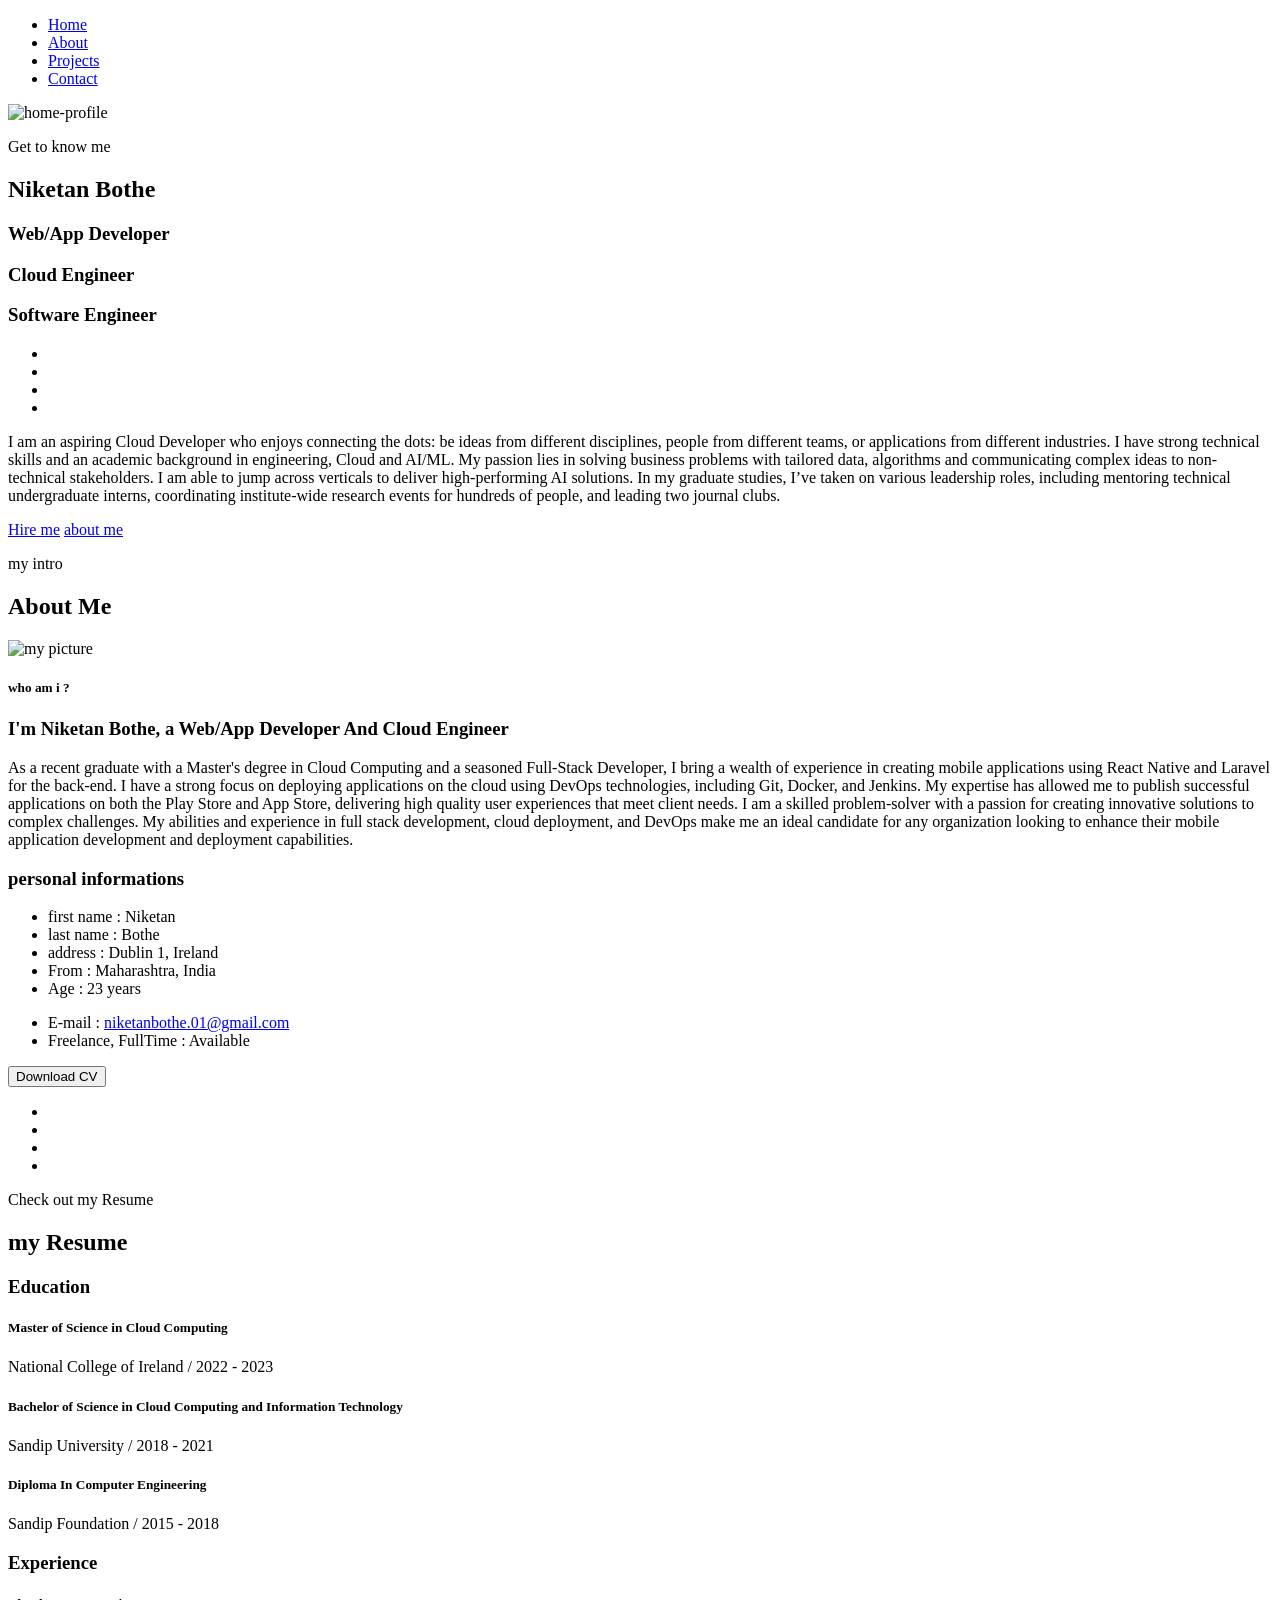
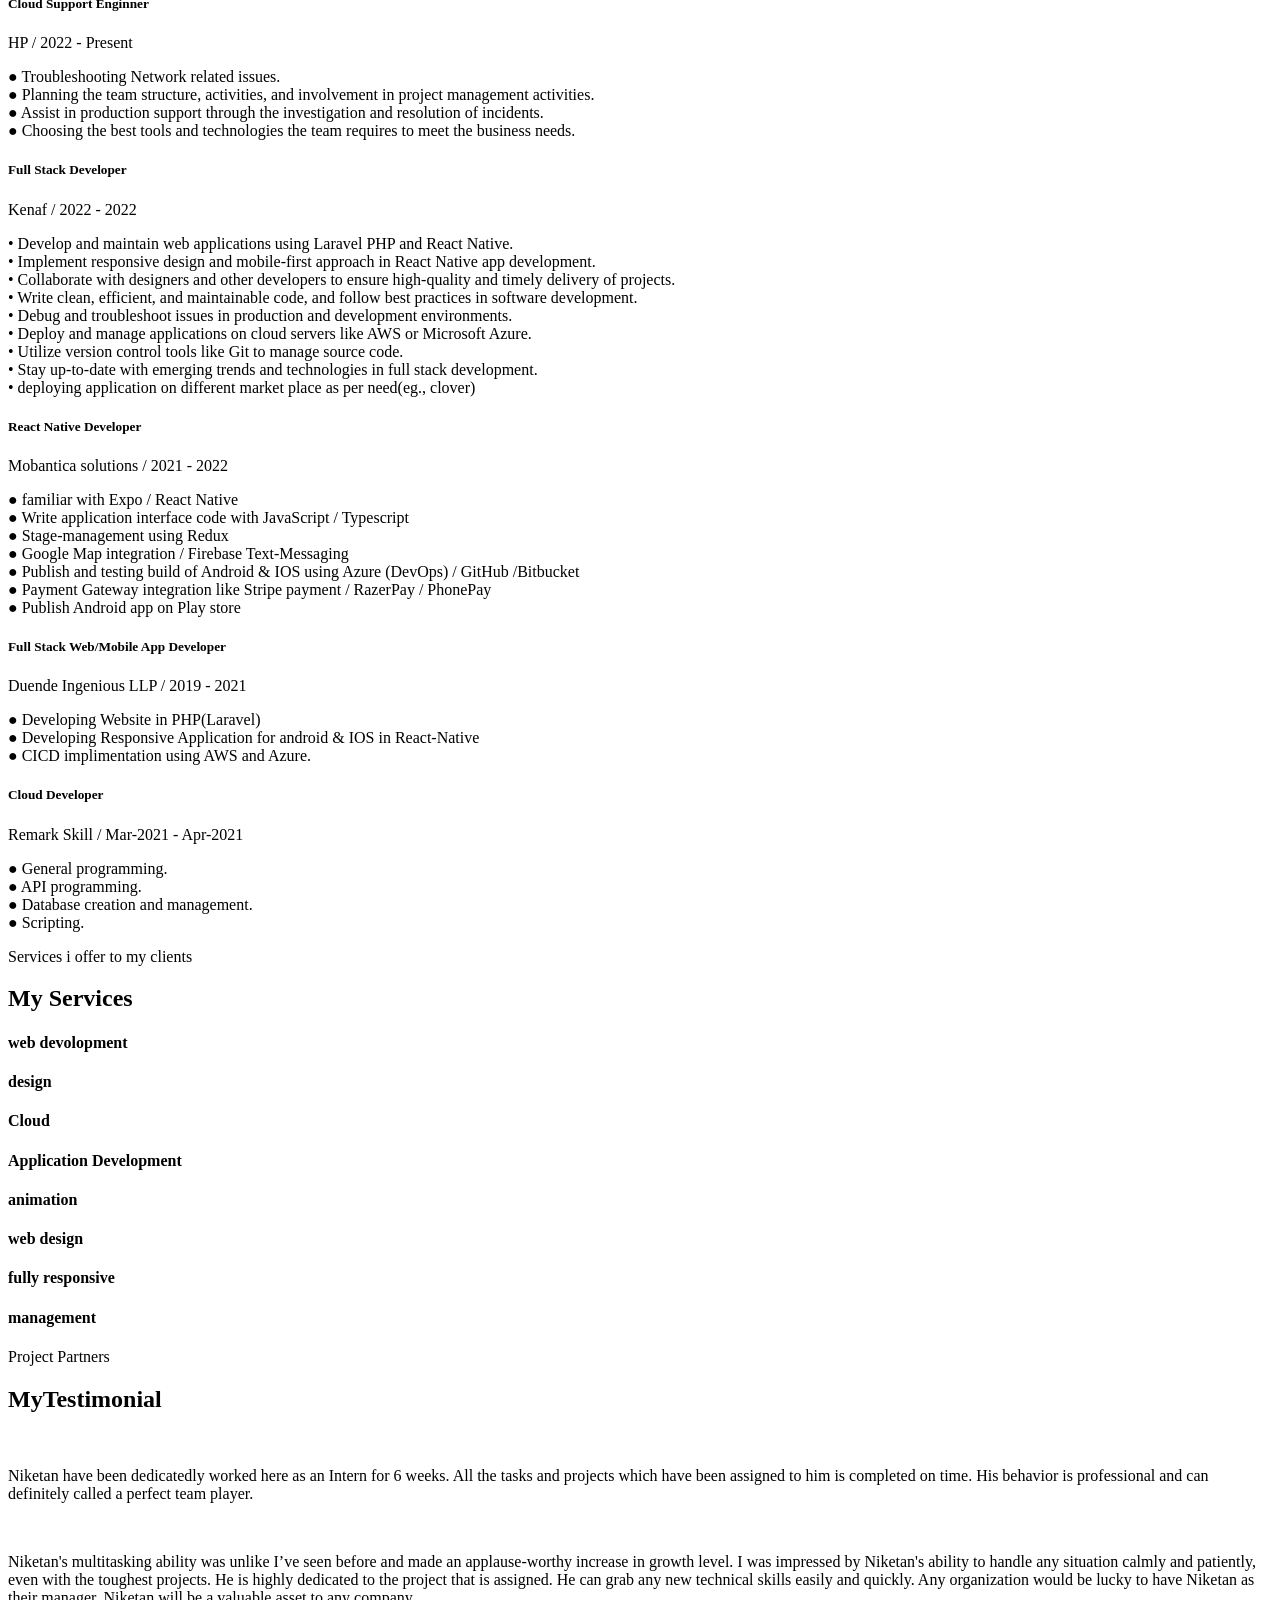
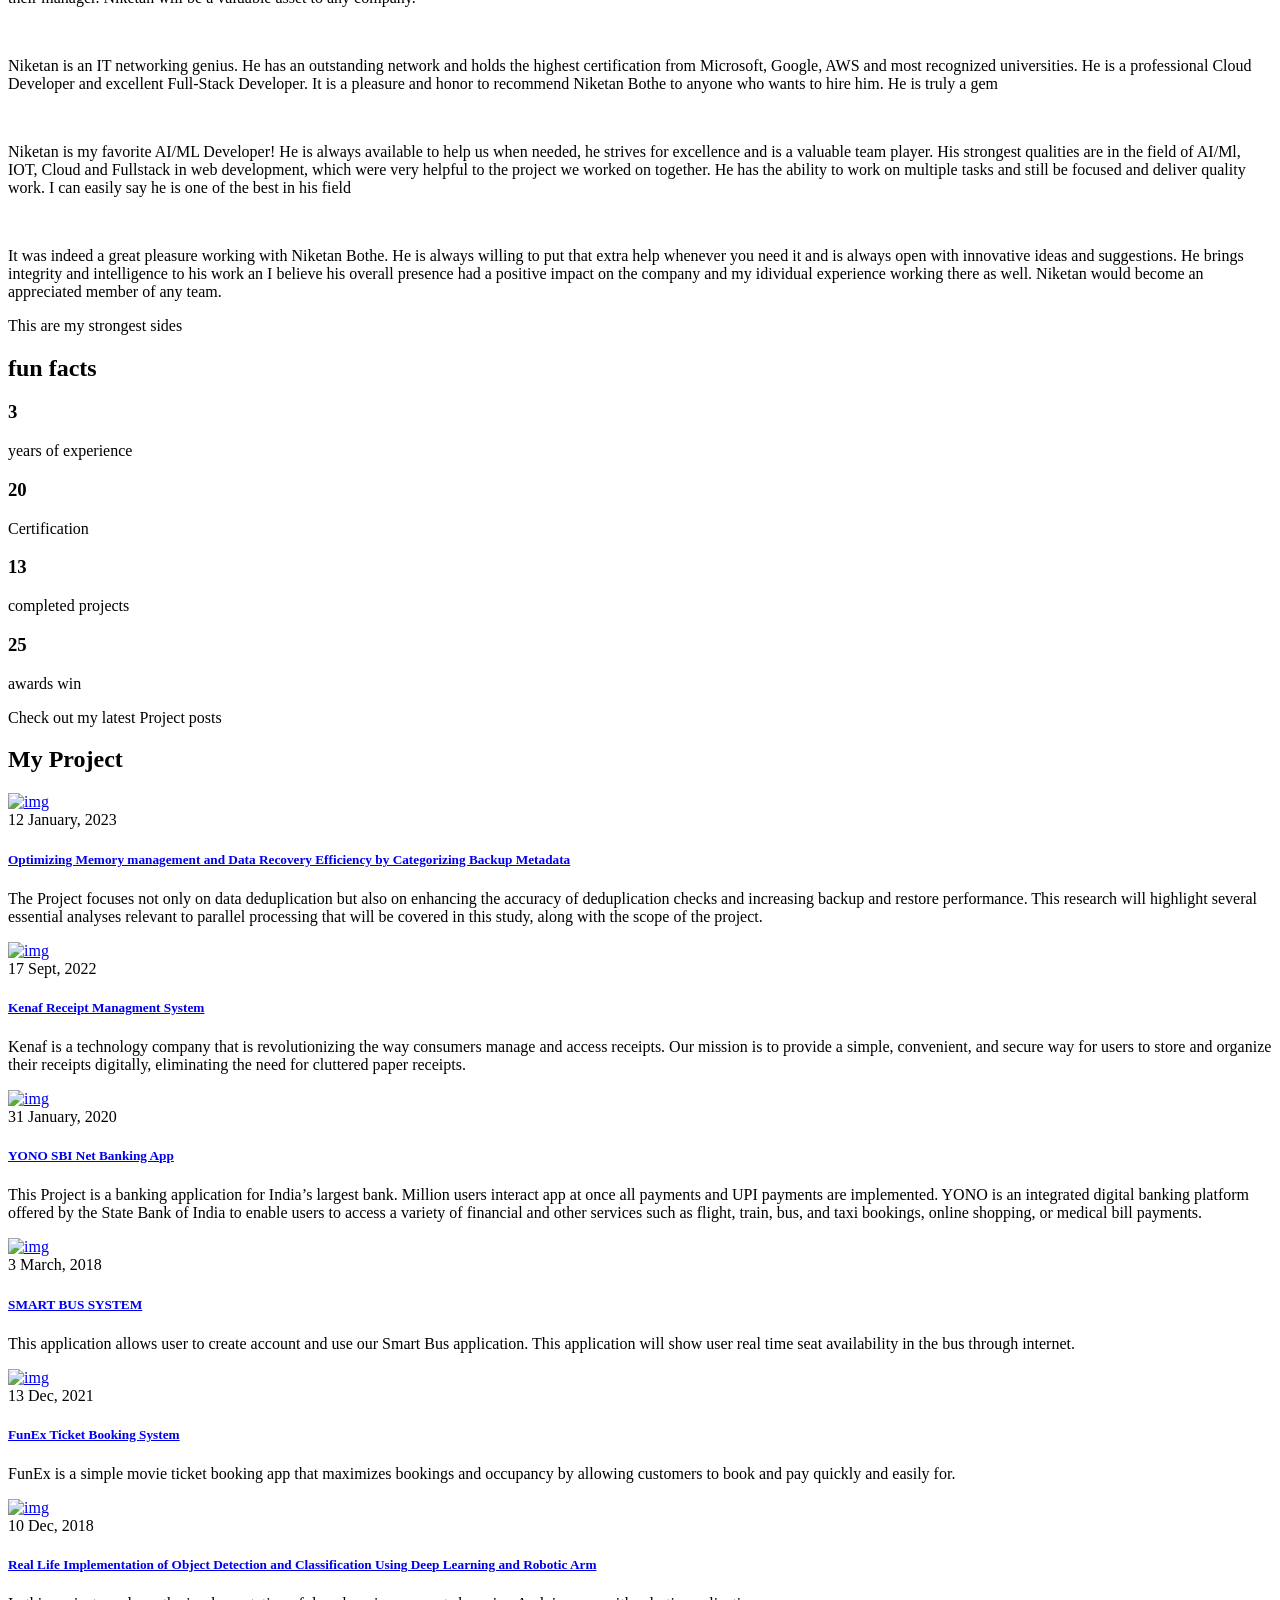
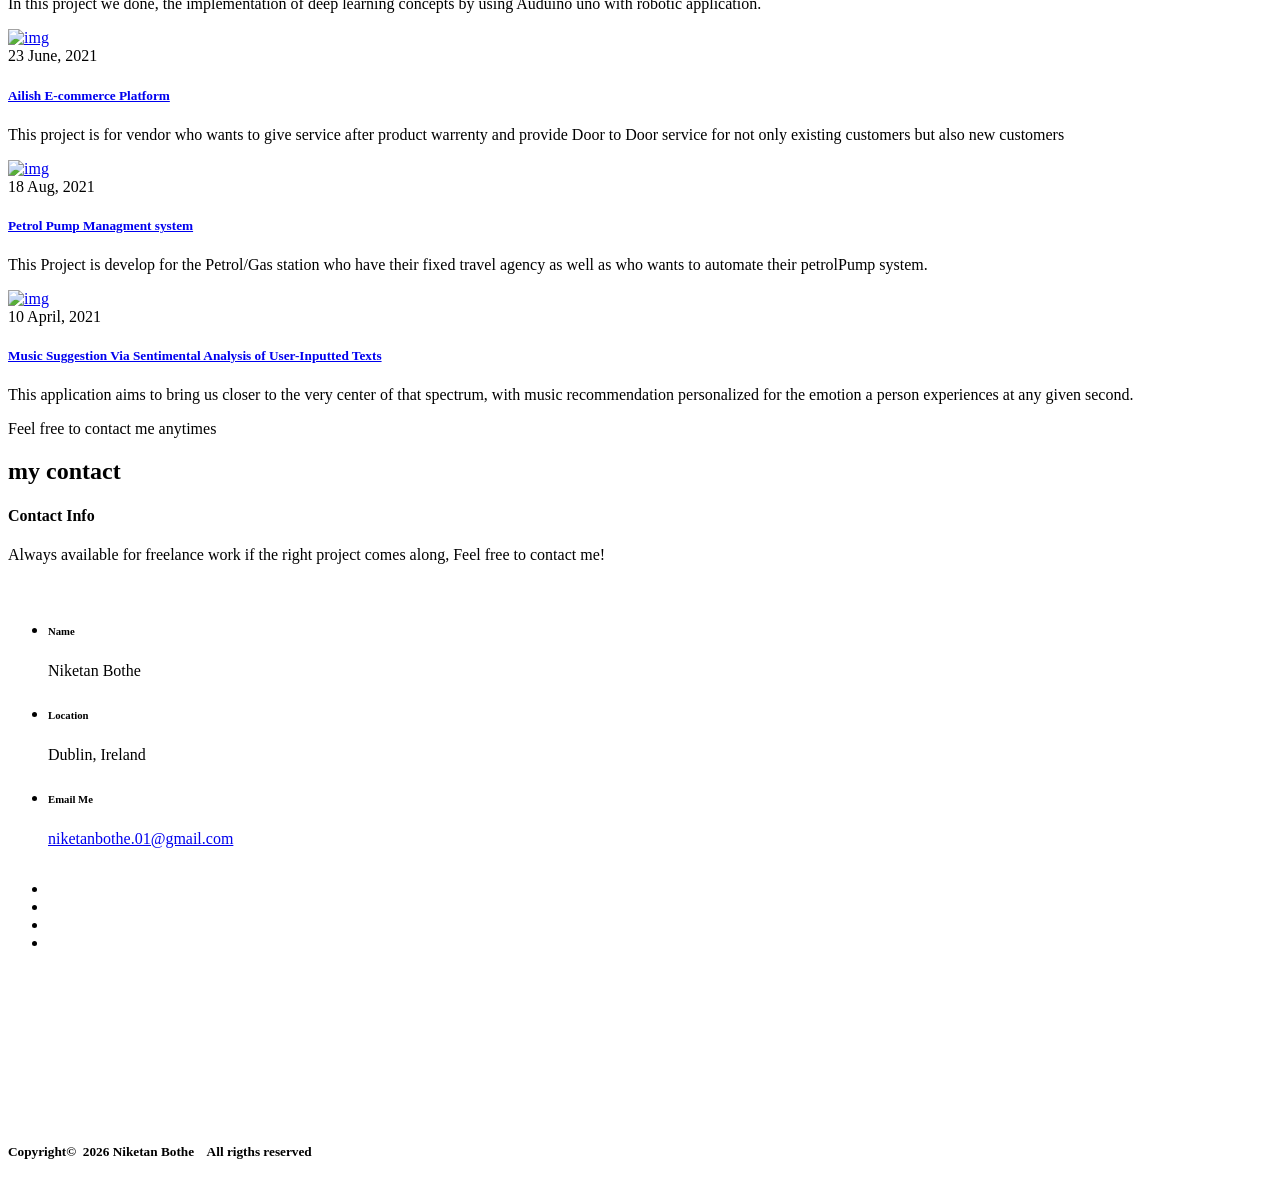
==== index.html @ 34417d1e "Add files via upload final portfolio" ====
<!doctype html>
<html lang="en">


<!-- Mirrored from avstechnolabs.com/Themeforest/Gaspar/01/Dark/index-partical.html by HTTrack Website Copier/3.x [XR&CO'2014], Sun, 15 May 2022 03:39:23 GMT -->
<head>
  <!-- Title of The Page -->
  <title>NiketanB | Personal Portfolio </title>
  <!-- Meta Informations -->
  <meta charset="utf-8">
  <meta name="description" content="Niketan Bothe | Personal Portfolio ">
  <meta name="keywords" content="Personal Portfolio, Niketan Bothe,Software engineer, ">
  <meta name="author" content="Niketan Bothe | Personal Portfolio">
  <meta name="viewport" content="width=device-width, height=device-height, initial-scale=1.0">
  <meta http-equiv="X-UA-Compatible" content="IE=edge">
  <!-- Favicon -->
  <link type="image/x-icon" rel="shortcut icon" href="assets/images/logo/favicon.png" />
  <!-- Font CSS -->
  <link type="text/css" rel="stylesheet" href="assets/fonts/font.css" />
  <!-- Font-Awesome All CSS -->
  <link type="text/css" rel="stylesheet" href="assets/css/all.css" />
  <!-- Bootstrap CSS -->
  <link type="text/css" rel="stylesheet" href="assets/css/bootstrap.min.css" />
  <!-- Owlcarousel CSS -->
  <link type="text/css" rel="stylesheet" href="assets/css/owl.carousel.min.css" />
  <!-- Fancybox CSS -->
  <link type="text/css" rel="stylesheet" href="assets/css/jquery.fancybox.min.css" />
  <!-- Animate CSS -->
  <link type="text/css" rel="stylesheet" href="assets/css/animate.min.css" />
  <!-- colors CSS -->
  <link rel="stylesheet" type="text/css" href="assets/css/colors.css" />
  <!-- Styles CSS -->
  <link type="text/css" rel="stylesheet" href="assets/css/styles.css" />
  <!-- Live Style Switcher - demo only -->
	<link id="style-switch" href="assets/css/colors/orange.css" media="screen" rel="stylesheet" type="text/css">
  <!-- Responsive CSS -->
  <link type="text/css" rel="stylesheet" href="assets/css/responsive.css" />
</head>

<body>
  <!-- Body Part Start -->
  <div class="gaspar" data-magic-cursor="show" data-color="crimson">
    <!-- Pre-Loader Start-->
    <div id="preloader">
      <div class="loader_line"></div>
    </div>
    <!-- Pre-Loader end -->
    <!-- Style switcher start -->

    <!-- Header-section Start-->
    <div class="header-holder services-section text-center animate__animated animate__rotateIn">
      <div class="navigation">
        <ul class="nav">
          <li class="list active">
            <a href="#home" class="active">
              <span class="icon">
                <i class="fas fa-house-user"></i>
              </span>
              <div class="social__tooltip social__tooltip-bottom">Home</div>
            </a>
          </li>
          <li class="list">
            <a href="#about">
              <span class="icon">
                <i class="fas fa-user-alt"></i>
              </span>
              <div class="social__tooltip social__tooltip-bottom">About</div>
            </a>
          </li>
          <li class="list">
            <a href="#blog">
              <span class="icon">
                <i class="fas fa-blog"></i>
              </span>
              <div class="social__tooltip social__tooltip-bottom">Projects</div>
            </a>
          </li>
          <li class="list">
            <a href="#contact">
              <span class="icon">
                <i class="fas fa-phone-alt"></i>
              </span>
              <div class="social__tooltip social__tooltip-bottom">Contact</div>
            </a>
          </li>

        </ul>
      </div>
    </div>
    <!-- Header-section End-->
    <!-- section-part Start -->
    <div class="container ">

      <!-- Index-page Start -->
      <section id="home" class="section active">
        <div class="homecolor-box"></div>
        <div class="common_bg animate__animated animate__rotateIn">
          <div class="container m-auto">
            <div class="row align-items-center">
              <!-- Profile-Pic -->
              <div class=" col-xl-5 col-lg-6 col-md-6 col-12">
                <div id="particles-js"
                  class="home-profile particles-js animate__animated animate__fadeInLeft animate__delay-1s">
                  <img src="assets/images/profile/partical.png" alt="home-profile">
                </div>
              </div>
              <!-- Profile-Pic End-->
              <!-- Profile-Information -->
              <div class="col-xl-7 col-lg-6 col-md-6 col-12">
                <div class="home-content">
                  <P class="common-desctiption animate__animated animate__fadeInDown animate__delay-1s">Get to know me
                  </P>
                  <h1 class="common-title animate__animated animate__fadeInDown animate__delay-1s">Niketan Bothe</h1>
                  <div class="animated-bar animate__animated animate__fadeInDown animate__delay-2s"></div>
                  <div class="animated-text animate__animated animate__fadeInDown animate__delay-2s">
                    <h3>Web/App Developer</h3>
                    <h3>Cloud Engineer</h3>
                    <h3>Software Engineer</h3>
                  </div>
                  <!-- Social media icons-->
                  <div class="fixed-block animate__animated animate__jackInTheBox animate__delay-2-5s">
                    <ul class="list-unstyled social-icons">
                      <li><a href="https://www.linkedin.com/in/niketanbothe/"><i class="fab fa-linkedin"></i></a></li>
                      <li><a href="https://www.facebook.com/people/Niketan-Bothe/100004992122550/"><i class="fab fa-facebook-square"></i></a></li>
                      <li><a href="https://github.com/niketanbothe01"><i class="fab fa-github-square"></i></a></li>
                      <li><a href="https://www.instagram.com/niketan_bothe/"><i class="fab fa-instagram-square"></i></a></li>
                    </ul>
                  </div>
                  <p class="lorem-text animate__animated animate__zoomIn animate__delay-2-5s">I am an aspiring Cloud Developer who enjoys connecting the dots: be ideas from different disciplines, people from different teams, or applications from different industries. I have strong technical skills and an academic background in engineering, Cloud and AI/ML.
                    My passion lies in solving business problems with tailored data, algorithms and communicating complex ideas to non-technical stakeholders. I am able to jump across verticals to deliver high-performing AI solutions.
                    In my graduate studies, I’ve taken on various leadership roles, including mentoring technical undergraduate interns, coordinating institute-wide research events for hundreds of people, and leading two journal clubs.
                  </p>
                  <div class="home-btn">
                    <a href="#contact" data-section-index="1"
                      class="clickbtn hire-me animate__animated animate__fadeInTopLeft animate__delay-3s ">Hire me</a>
                    <a href="#about" data-section-index="1"
                      class="clickbtn about-us animate__animated animate__fadeInTopRight animate__delay-3s">about me </a>
                  </div>
                </div>
              </div>
              <!-- Profile-Information End -->
            </div>
          </div>
        </div>
      </section>
      <!-- Index-page End -->

      <!-- About Section Start -->
      <section id="about" class="section ">
        <div class="homecolor-box"></div>
        <div class="common_bg animate__animated animate__lightSpeedInLeft">
          <div class="container">
            <div class="about-content">
              <!-- About Title Start-->
              <div class="row ">
                <div class="col-12 ">
                  <div class="section-title  animate__animated animate__fadeInDown animate__delay-1s">
                    <P class="common-desctiption">my intro</P>
                    <h1 class="common-title">About <span>Me</span></h1>
                    <div class="animated-bar"></div>
                  </div>
                </div>
              </div>
              <!-- About Title End -->
              <!-- About-Me -->
              <div class="row single-section">
                <div class="col-lg-4 profile-photo animate__animated animate__fadeInLeft animate__delay-2s ">
                  <div class="row">
                    <div class="col-12 d-block col-sm-none">
                      <img src="assets/images/profile/partical.png" class="img-fluid main-img-mobile" alt="my picture">
                    </div>
                  </div>
                </div>
                <div class="col-lg-8 col-sm-12">
                  <div class="row personal-info animate__animated animate__fadeInRight animate__delay-2s">

                    <div class="col-12">
                      <h5 class="personal-title">who am <span>i ?</span></h5>
                      <h3 class="personal-title">I'm Niketan Bothe, a <span>Web/App
                          Developer</span> And <span>Cloud Engineer</span></h3>
                      <p class="info">As a recent graduate with a Master's degree in Cloud Computing and a seasoned Full-Stack 
Developer, I bring a wealth of experience in creating mobile applications using React Native 
and Laravel for the back-end. I have a strong focus on deploying applications on the cloud 
using DevOps technologies, including Git, Docker, and Jenkins. My expertise has allowed 
me to publish successful applications on both the Play Store and App Store, delivering high quality user experiences that meet client needs. I am a skilled problem-solver with a passion 
for creating innovative solutions to complex challenges. My abilities and experience in full stack development, cloud deployment, and DevOps make me an ideal candidate for any 
organization looking to enhance their mobile application development and deployment 
capabilities.</p>
                    </div>

                    <div class="row ">
                      <div class="col-lg-12">
                        <h3 class="personal-infotitle">personal <span>informations</span></h3>
                      </div>

                      <div class="col-lg-6">
                        <ul class="about-you ">
                          <li>
                            <span class="title">first name :</span>
                            <span class="value">Niketan</span>
                          </li>
                          <li>
                            <span class="title">last name :</span>
                            <span class="value">Bothe</span>
                          </li>
                          <li>
                            <span class="title">address :</span>
                            <span class="value">Dublin 1, Ireland</span>
                          </li>
                          <li>
                            <span class="title">From :</span>
                            <span class="value">Maharashtra, India</span>
                          </li>
                          <li>
                            <span class="title">Age :</span>
                            <span class="value">23 years</span>
                          </li>
                        </ul>
                      </div>
                      <div class="col-lg-6">
                        <ul class="about-you ">
                          <li>
                            <span class="title">E-mail :</span>
                            <span class="value"><a href="mailto:niketanbothe.01@gmail.com">niketanbothe.01@gmail.com</a></span>
                          </li>
                          <li>
                            <span class="title">Freelance, FullTime :</span>
                            <span class="value"> Available</span>
                          </li>
                        </ul>
                      </div>

                      <div class="col-lg-12">
                        <div class="About-btn">
                          <a href="assets\images\Resume\NiketanBothe2023CV.pdf"><button id="b1" class="clickbtn download-cv">Download CV <i class="fa fa-download"
                              aria-hidden="true"></i></button></a>
                          <!-- Social media icons-->
                          <div class="col-lg-7 col-sm-6 col-12">
                            <ul class="list-unstyled social-icons">
                              <li><a href="https://www.linkedin.com/in/niketanbothe/"><i class="fab fa-linkedin"></i></a></li>
                              <li><a href="https://www.facebook.com/people/Niketan-Bothe/100004992122550/"><i class="fab fa-facebook-square"></i></a></li>
                              <li><a href="https://github.com/niketanbothe01"><i class="fab fa-github-square"></i></a></li>
                              <li><a href="https://www.instagram.com/niketan_bothe/"><i class="fab fa-instagram-square"></i></a></li>
                            </ul>
                          </div>
                        </div>
                      </div>

                    </div>
                  </div>
                </div>
              </div>
              <!-- About-Me End -->
              <!-- Resume section Start -->
              <div class="resume-section ">
                <!-- Resume title-->
                <div class="row">
                  <div class="col-12">
                    <div class="section-title animate__animated animate__fadeInUp animate__delay-3s">
                      <P class="common-desctiption">Check out my Resume</P>
                      <h1 class="common-title ">my <span>Resume</span></h1>
                      <div class="animated-bar "></div>
                    </div>
                  </div>
                </div>
                <!-- Resume title End-->
                <!-- Resume Content -->
                <div class="row">
                  <!-- Education part-->
                  <div class="col-md-6 col-12 ">
                    <div class=" col-block education ">
                      <h3 class="about-subtitle">Education</h3>
                      <div class="resume-item"><span class="item-arrow"></span>
                        <h5 class="item-title">Master of Science in Cloud Computing</h5><span
                          class="item-details">National College of Ireland / 2022 - 2023</span>
                      </div>
                      <div class="resume-item"><span class="item-arrow"></span>
                        <h5 class="item-title">Bachelor of Science in Cloud Computing and Information Technology</h5><span
                          class="item-details">Sandip University / 2018 - 2021</span>
                      </div>
                      <div class="resume-item"><span class="item-arrow"></span>
                        <h5 class="item-title">Diploma In Computer Engineering</h5><span class="item-details">Sandip Foundation
                          /
                          2015 - 2018</span>
                      </div>
                    </div>
                  </div>
                  <!-- Experience part-->
                  <div class="col-md-6 col-12 ">
                    <div class=" col-block education">
                      <h3 class="about-subtitle">Experience</h3>
                      <div class="resume-item"><span class="item-arrow"></span>
                        <h5 class="item-title">Cloud Support Enginner</h5><span class="item-details">HP / 2022 -
                          Present</span>
                        <p class="item-description">
                            ● Troubleshooting Network related issues.<br>
                            ● Planning the team structure, activities, and involvement in project management activities.<br>
                            ● Assist in production support through the investigation and resolution of incidents.<br>
                            ● Choosing the best tools and technologies the team requires to meet the business needs.</p>
                      </div>
                      <div class="resume-item"><span class="item-arrow"></span>
                        <h5 class="item-title">Full Stack Developer</h5><span class="item-details">Kenaf / 2022 -
                          2022</span>
                        <p class="item-description">
                            • Develop and maintain web applications using Laravel PHP and React Native.<br>
                            • Implement responsive design and mobile-first approach in React Native app development.<br>
                            • Collaborate with designers and other developers to ensure high-quality and timely delivery of projects.<br>
                            • Write clean, efficient, and maintainable code, and follow best practices in software development.<br>
                            • Debug and troubleshoot issues in production and development environments.<br>
                            • Deploy and manage applications on cloud servers like AWS or Microsoft Azure.<br>
                            • Utilize version control tools like Git to manage source code.<br>
                            • Stay up-to-date with emerging trends and technologies in full stack development.<br>
                            • deploying application on different market place as per need(eg., clover)
                            </p>
                      </div>
                      <div class="resume-item"><span class="item-arrow"></span>
                        <h5 class="item-title">React Native Developer</h5><span class="item-details">Mobantica solutions / 2021 -
                          2022</span>
                        <p class="item-description">
                          ● familiar with Expo / React Native <br>
                          ● Write application interface code with JavaScript / Typescript <br>
                          ● Stage-management using Redux <br>
                          ● Google Map integration / Firebase Text-Messaging <br>
                          ● Publish and testing build of Android & IOS using Azure (DevOps) / GitHub /Bitbucket <br>
                          ● Payment Gateway integration like Stripe payment / RazerPay / PhonePay <br>
                          ● Publish Android app on Play store</p>
                      </div>
                      <div class="resume-item"><span class="item-arrow"></span>
                        <h5 class="item-title">Full Stack Web/Mobile App Developer</h5><span class="item-details">Duende Ingenious LLP / 2019 - 2021</span>
                        <p class="item-description">● Developing Website in PHP(Laravel) <br>
                          ● Developing Responsive Application for android & IOS in React-Native<br>
                          ● CICD implimentation using AWS and Azure.</p>
                      </div>
                      <div class="resume-item"><span class="item-arrow"></span>
                        <h5 class="item-title">Cloud Developer</h5><span class="item-details">
                          Remark Skill / Mar-2021 - Apr-2021</span>
                        <p class="item-description">
                          ● General programming.<br>
                          ● API programming.<br>
                          ● Database creation and management.<br>
                          ● Scripting.</p>
                      </div>
                    </div>
                  </div>
                </div>
                <!-- Resume ContentEnd -->
              </div>
              <!-- / Resume section End-->
              <!-- Skill Bar Section -->
              <!-- / Skill Bar Section -->
              <!-- service section  -->
              <div class="services-section text-center ">
                <div class="row ">
                  <div class="col-12">
                    <div class="section-title  animate__animated animate__fadeInUp animate__slower animate__delay-3s ">
                      <P class="common-desctiption">Services i offer to my clients</P>
                      <h1 class="common-title">My <span>Services</span></h1>
                      <div class="animated-bar"></div>
                    </div>
                  </div>
                </div>
                <div class="row animate__animated animate__zoomIn animate__slower animate__delay-3s">
                  <!-- Single Item -->
                  <div
                    class="col-lg-3 col-sm-6 services-box animate__animated animate__zoomIn animate__slower animate__delay-3s">
                    <div class="service-item">
                      <i class="fas fa-code"></i>
                      <h4><span class="service-line">web devolopment</span></h4>
                      
                    </div>
                  </div>
                  <!-- End Single Item -->

                  <!-- Single Item -->
                  <div
                    class="col-lg-3 col-sm-6 services-box animate__animated animate__zoomIn animate__slower animate__delay-3s">
                    <div class="service-item">
                      <i class="fas fa-palette"></i>
                      <h4><span class="service-line">design</span></h4>
                      
                    </div>
                  </div>
                  <!-- End Single Item -->

                  <!-- Single Item -->
                  <div
                    class="col-lg-3 col-sm-6 services-box animate__animated animate__zoomIn animate__slower animate__delay-3s">
                    <div class="service-item">
                      <i class="fa fa-cloud"></i>
                      <h4><span class="service-line">Cloud</span></h4>
                      
                    </div>
                  </div>
                  <!-- End Single Item -->

                  <!-- Single Item -->
                  <div
                    class="col-lg-3 col-sm-6 services-box animate__animated animate__zoomIn animate__slower animate__delay-3s">
                    <div class="service-item">
                      <i class="fa fa-mobile"></i>
                      <h4><span class="service-line">Application Development</span></h4>
                      
                    </div>
                  </div>
                  <!-- End Single Item -->

                  <!-- Single Item -->
                  <div
                    class="col-lg-3 col-sm-6 services-box animate__animated animate__zoomIn animate__slower animate__delay-3s">
                    <div class="service-item">
                      <i class="fas fa-radiation"></i>
                      <h4><span class="service-line">animation</span></h4>
                      
                    </div>
                  </div>
                  <!-- End Single Item -->

                  <!-- Single Item -->
                  <div
                    class="col-lg-3 col-sm-6 services-box animate__animated animate__zoomIn animate__slower animate__delay-3s">
                    <div class="service-item">
                      <i class="fas fa-laptop-code"></i>
                      <h4><span class="service-line">web design</span></h4>
                    </div>
                  </div>
                  <!-- End Single Item -->

                  <!-- Single Item -->
                  <div
                    class="col-lg-3 col-sm-6 services-box animate__animated animate__zoomIn animate__slower animate__delay-3s">
                    <div class="service-item">
                      <i class="fas fa-arrows-alt"></i>
                      <h4><span class="service-line">fully responsive</span></h4>
                      
                    </div>
                  </div>
                  <!-- End Single Item -->

                  <!-- Single Item -->
                  <div
                    class="col-lg-3 col-sm-6 services-box animate__animated animate__zoomIn animate__slower animate__delay-3s">
                    <div class="service-item">
                      <i class="fas fa-dharmachakra"></i>
                      <h4><span class="service-line">management</span></h4>
                      
                    </div>
                  </div>
                  <!-- End Single Item -->
                </div>
              </div>
              <!-- / service section -->
              <!-- Testimonials -->
              <div class="row">
                <div class="col-12 animate__animated animate__fadeInDown animate__delay-3s">
                  <div class="section-title">
                    <P class="common-desctiption">Project Partners</P>
                    <h1 class="common-title">My<span>Testimonial</span></h1>
                    <div class="animated-bar"></div>
                  </div>
                </div>
              </div>
              <div class="row">
                <div id="testimonial" class="owl-carousel owl-theme">
                  <div class="item">
                    <div class="testimonial-item">
                      <div class="quote">
                        <i class="fas fa-quote-left"></i>
                      </div>
                      <div class="testimonial-img">
                        <img src="assets/images/profile/RemarkSkill.jpg" alt="">
                      </div>
                      <p>Niketan have been dedicatedly worked here as an Intern for 6 weeks. All the tasks and projects which have been assigned to him is completed on time. His behavior is professional and can definitely called a perfect team player. </p>
                      <div class="rating">
                        <i class="fas fa-3x fa-star"></i>
                        <i class="fas fa-3x fa-star"></i>
                        <i class="fas fa-3x fa-star"></i>
                        <i class="fas fa-3x fa-star"></i>
                        <i class="fas fa-3x fa-star"></i>
                      </div>
                    </div>
                  </div>
                  <div class="item">
                    <div class="testimonial-item">
                      <div class="quote">
                        <i class="fas fa-quote-left"></i>
                      </div>
                      <div class="testimonial-img">
                        <img src="assets/images/profile/Yogesh-modified.jpg" alt="">
                      </div>
                      <p>Niketan's multitasking ability was unlike I’ve seen before and made an applause-worthy increase in growth level. I was impressed by Niketan's ability to handle any situation calmly and patiently, even with the toughest projects. He is highly dedicated to the project that is assigned. He can grab any new technical skills easily and quickly. Any organization would be lucky to have Niketan as their manager. Niketan will be a valuable asset to any company.</p>
                      <div class="rating">
                        <i class="fas fa-3x fa-star"></i>
                        <i class="fas fa-3x fa-star"></i>
                        <i class="fas fa-3x fa-star"></i>
                        <i class="fas fa-3x fa-star"></i>
                        <i class="fas fa-3x fa-star"></i>
                      </div>
                    </div>
                  </div>
                  <div class="item">
                    <div class="testimonial-item">
                      <div class="quote">
                        <i class="fas fa-quote-left"></i>
                      </div>
                      <div class="testimonial-img">
                        <img src="assets/images/profile/Shivam-modified.jpg" alt="">
                      </div>
                      <p>Niketan is an IT networking genius. He has an outstanding network and holds the highest certification from Microsoft, Google, AWS and most recognized universities. He is a professional Cloud Developer and excellent Full-Stack Developer. It is a pleasure and honor to recommend Niketan Bothe to anyone who wants to hire him. He is truly a gem</p>
                      <div class="rating">
                        <i class="fas fa-3x fa-star"></i>
                        <i class="fas fa-3x fa-star"></i>
                        <i class="fas fa-3x fa-star"></i>
                        <i class="fas fa-3x fa-star"></i>
                        <i class="fas fa-3x fa-star"></i>
                      </div>
                    </div>
                  </div>
                  <div class="item">
                    <div class="testimonial-item">
                      <div class="quote">
                        <i class="fas fa-quote-left"></i>
                      </div>
                      <div class="testimonial-img">
                        <img src="assets/images/profile/Avani-modified.jpg" alt="">
                      </div>
                      <p>Niketan is my favorite AI/ML Developer! He is always available to help us when needed, he strives for excellence and is a valuable team player. 
                        His strongest qualities are in the field of AI/Ml, IOT, Cloud and Fullstack in web development, which were very helpful to the project we worked on together.
                        He has the ability to work on multiple tasks and still be focused and deliver quality work. I can easily say he is one of the best in his field</p>
                      <div class="rating">
                        <i class="fas fa-3x fa-star"></i>
                        <i class="fas fa-3x fa-star"></i>
                        <i class="fas fa-3x fa-star"></i>
                        <i class="fas fa-3x fa-star"></i>
                        <i class="fas fa-3x fa-star"></i>
                      </div>
                    </div>
                  </div>
                  <div class="item">
                    <div class="testimonial-item">
                      <div class="quote">
                        <i class="fas fa-quote-left"></i>
                      </div>
                      <div class="testimonial-img">
                        <img src="assets/images/profile/Shweta-modified.jpg" alt="">
                      </div>
                      <p>It was indeed a great pleasure working with Niketan Bothe. He is always willing to put that extra help whenever you need it and is always open with innovative ideas and suggestions. He brings integrity and intelligence to his work an I believe his overall presence had a positive impact on the company and my idividual experience working there as well. Niketan would become an appreciated member of any team. </p>
                      <div class="rating">
                        <i class="fas fa-3x fa-star"></i>
                        <i class="fas fa-3x fa-star"></i>
                        <i class="fas fa-3x fa-star"></i>
                        <i class="fas fa-3x fa-star"></i>
                        <i class="fas fa-3x fa-star"></i>
                      </div>
                    </div>
                  </div>
                </div>
              </div>
              <!--End Testimonials section -->
              <!-- Fun Fact Section -->
              <div class="funfacts-section">
                <div class="row">
                  <div class="col-12">
                    <div class="section-title">
                      <P class="common-desctiption">This are my strongest sides</P>
                      <h1 class="common-title">fun <span>facts</span></h1>
                      <div class="animated-bar"></div>
                    </div>
                  </div>
                </div>
                <div class="row">
                  <div class="col-lg-3 col-md-6">
                    <div class="funfacts-box">
                      <h3 class="counter" data-to="3" data-time="100000">3</h3>
                      <p class="fun-text">years of <span>experience</span></p>
                    </div>
                  </div>
                  <div class="col-lg-3 col-md-6">
                    <div class="funfacts-box">
                      <h3 class="counter" data-to="20" data-time="100000">20</h3>
                      <p class="fun-text">Certification</p>
                    </div>
                  </div>
                  <div class="col-lg-3 col-md-6">
                    <div class="funfacts-box">
                      <h3 class="counter" data-to="10" data-time="100000">13</h3>
                      <p class="fun-text">completed projects</p>
                    </div>
                  </div>
                  <div class="col-lg-3 col-md-6">
                    <div class="funfacts-box">
                      <h3 class="counter" data-to="25" data-time="100000">25</h3>
                      <p class="fun-text">awards win</p>
                    </div>
                  </div>
                </div>
              </div>
            </div>
          </div>
        </div>
      </section>
      <!-- About Section End -->

      <!-- Blog section Start -->
      <section id="blog" class="section">
        <div class="homecolor-box"></div>
        <div class="common_bg animate__animated animate__flipInX">
          <div class="container">
            <!-- Blog-Section Title -->
            <div class="blog-section text-center">
              <div class="row ">
                <div class="col-12">
                  <div class="section-title animate__animated animate__bounceInDown animate__delay-1s">
                    <P class="common-desctiption">Check out my latest Project posts</P>
                    <h1 class="common-title">My <span>Project</span></h1>
                    <div class="animated-bar"></div>
                  </div>
                </div>
              </div>
            </div>
            <!-- Blog-Section Title End -->
            <!-- Blog-Content Box Start -->
            <div class="blog-section animate__animated animate__fadeInUp animate__delay-2s">
              <div class="row justify-content-center">
                  
                <!-- Single post-->
                <div class="col-lg-4 col-md-6 col-sm-12">
                  <div class="single-post">
                    <div class="ih-item square effect ">
                      <a href="#">
                        <div class="img"><img src="assets/images/blog/datadedup.jpg" alt="img"></div>
                      </a>
                    </div>
                    <div class="card-body post-content">
                      <div class="content-date">12 January, 2023</div>
                      <div class="content-title">
                        <h5><a href="#">
                         Optimizing Memory management and Data Recovery Efficiency by Categorizing Backup Metadata</a></h5>
                      </div>
                      <div class="content-description">
                        <p>The Project focuses not only on data deduplication but also on enhancing the accuracy of deduplication checks and increasing backup and restore performance. This research will highlight several essential analyses relevant to parallel processing that will be covered in this study, along with the scope of the project.</p>
                      </div>
                    </div>
                  </div>
                </div>
                <!-- Single post-->
                
                
                
                <!-- Single post-->
                <div class="col-lg-4 col-md-6 col-sm-12">
                  <div class="single-post">
                    <div class="ih-item square effect ">
                      <a href="https://kenaf.ie/">
                        <div class="img"><img src="assets/images/blog/kenaf.jpg" alt="img"></div>
                      </a>
                    </div>
                    <div class="card-body post-content">
                      <div class="content-date">17 Sept, 2022</div>
                      <div class="content-title">
                        <h5><a href="https://kenaf.ie/">
                         Kenaf Receipt Managment System</a></h5>
                      </div>
                      <div class="content-description">
                        <p>Kenaf is a technology company that is revolutionizing the way consumers manage and access receipts. Our mission is to provide a simple, convenient, and secure way for users to store and organize their receipts digitally, eliminating the need for cluttered paper receipts.</p>
                      </div>
                    </div>
                  </div>
                </div>
                <!-- Single post-->
                
                <!-- Single post-->
                <div class="col-lg-4 col-md-6 col-sm-12">
                  <div class="single-post">
                    <div class="ih-item square effect ">
                      <a href="https://play.google.com/store/apps/details?id=com.sbi.lotusintouch&hl=en&gl=US&pli=1">
                        <div class="img"><img src="assets/images/blog/Bank.jpg" alt="img"></div>
                      </a>
                    </div>
                    <div class="card-body post-content">
                      <div class="content-date">31 January, 2020</div>
                      <div class="content-title">
                        <h5><a href="#">
                        YONO SBI Net Banking App</a></h5>
                      </div>
                      <div class="content-description">
                        <p>This Project is a banking application for India’s largest bank. Million users interact app at once all payments and UPI payments are implemented. YONO is an integrated digital banking platform offered by the State Bank of India to enable users to access a variety of financial and other services such as flight, train, bus, and taxi bookings, online shopping, or medical bill payments.</p>
                      </div>
                    </div>
                  </div>
                </div>
                <!-- Single post-->
                
                <!-- Single post-->
                <div class="col-lg-4 col-md-6 col-sm-12">
                  <div class="single-post">
                    <div class="ih-item square effect ">
                      <a href="#">
                        <div class="img"><img src="assets/images/blog/SmartBusSystem.jpg" alt="img"></div>
                      </a>
                    </div>
                    <div class="card-body post-content">
                      <div class="content-date">3 March, 2018</div>
                      <div class="content-title">
                        <h5><a href="#">
                          SMART BUS SYSTEM</a></h5>
                      </div>
                      <div class="content-description">
                        <p>This application allows user to create account and use our Smart Bus application. This application will show user real time seat availability in the bus through internet.</p>
                      </div>
                    </div>
                  </div>
                </div>
                <!-- Single post-->
                <div class="col-lg-4 col-md-6 col-sm-12">
                  <div class="single-post">
                    <div class="ih-item square effect ">
                      <a href="#">
                        <div class="img"><img src="assets/images/blog/Park.jpg" alt="img"></div>
                      </a>
                    </div>
                    <div class="card-body post-content">
                      <div class="content-date">13 Dec, 2021</div>
                      <div class="content-title">
                        <h5><a href="#">
                          FunEx Ticket Booking System</a></h5>
                      </div>
                      <div class="content-description">
                        <p>FunEx is a simple movie ticket booking app that maximizes bookings and occupancy by allowing customers to book and pay quickly and easily for.</p>
                      </div>
                    </div>
                  </div>
                </div>
                <!-- Single post-->
                <div class="col-lg-4 col-md-6 col-sm-12">
                  <div class=" single-post">
                    <div class="ih-item square effect ">
                      <a href="#">
                        <div class="img"><img src="assets/images/blog/Arm.jpg" alt="img"></div>
                      </a>
                    </div>
                    <div class="card-body post-content">
                      <div class="content-date">10 Dec, 2018</div>
                      <div class="content-title">
                        <h5><a href="#">
                          Real Life Implementation of Object Detection and Classification Using Deep Learning and Robotic Arm</a></h5>
                      </div>
                      <div class="content-description">
                        <p> In this project we done, the implementation of deep learning concepts by using Auduino uno with robotic application.</p>
                      </div>
                    </div>
                  </div>
                </div>
                <!-- Single post-->
                <div class="col-lg-4 col-md-6 col-sm-12">
                  <div class="single-post">
                    <div class="ih-item square effect ">
                      <a href="#">
                        <div class="img"><img src="assets/images/blog/Ailish.jpg" alt="img"></div>
                      </a>
                    </div>
                    <div class="card-body post-content">
                      <div class="content-date">23 June, 2021</div>
                      <div class="content-title">
                        <h5><a href="#">Ailish E-commerce Platform</a>
                        </h5>
                      </div>
                      <div class="content-description">
                        <p>This project is for vendor who wants to give service after product warrenty and provide Door to  Door service for not only existing customers but also new customers</p>
                      </div>
                    </div>
                  </div>
                </div>
                <!-- Single post-->
                <div class="col-lg-4 col-md-6 col-sm-12">
                  <div class="single-post">
                    <div class="ih-item square effect ">
                      <a href="#">
                        <div class="img"><img src="assets/images/blog/Petrol.jpg" alt="img"></div>
                      </a>
                    </div>
                    <div class="card-body post-content">
                      <div class="content-date">18 Aug, 2021</div>
                      <div class="content-title">
                        <h5><a href="#">
                          Petrol Pump Managment system</a>
                        </h5>
                      </div>
                      <div class="content-description">
                        <p>This Project is develop for the Petrol/Gas station who have their fixed travel agency as well as who wants to automate their petrolPump system.</p>
                      </div>
                    </div>
                  </div>
                </div>
                <!-- Single post-->
                <div class="col-lg-4 col-md-6 col-sm-12">
                  <div class="single-post">
                    <div class="ih-item square effect ">
                      <a href="#">
                        <div class="img"><img src="assets/images/blog/Music.jpg" alt="img"></div>
                      </a>
                    </div>
                    <div class="card-body post-content">
                      <div class="content-date">10 April, 2021</div>
                      <div class="content-title">
                        <h5><a href="#">
                          Music Suggestion Via Sentimental Analysis of User-Inputted Texts</a></h5>
                      </div>
                      <div class="content-description">
                        <p>This application aims to bring us closer to the very center of that spectrum, 
                          with music recommendation personalized for the emotion a person experiences at any given second.</p>
                      </div>
                    </div>
                  </div>
                </div>
              </div>
            </div>
            <!-- Blog-Content Box End -->
          </div>
        </div>
      </section>
      <!-- Blog section End -->

      <!-- Contact section Start -->
      <section id="contact" class="section">
        <div class="homecolor-box"></div>
        <div class="common_bg animate__animated animate__rollIn">
          <div class="container">
            <!-- Contact-page Start -->
            <div class="contact-section">
              <!-- Contact-Section Title -->
              <div class="row">
                <div class="col-12">
                  <div class="section-title animate__animated animate__fadeInDown animate__delay-1s">
                    <P class="common-desctiption">Feel free to contact me anytimes</P>
                    <h1 class="common-title">my <span>contact</span></h1>
                    <div class="animated-bar"></div>
                  </div>
                </div>
              </div>
              <!-- Contact-Section Title End-->
              <!-- Contact Form Start -->
              <div class="contact-section">
                <div class="row">
                  <!-- Contact form -->
                  <!-- Contact form End -->
                  <!-- Contact info -->
                  <div class="col-lg-5 col-12 ">
                    <div class="contact-info animate__animated animate__fadeInRight animate__delay-3s">
                      <h4 class="content-title">Contact Info</h4>
                      <p class="info-description">Always available for freelance work if the right project comes along,
                        Feel free to contact me!</p>
                      <ul class="list-unstyled list-info" style="display: inline-grid">
                        <li>
                          <div class="media d-flex align-items-center"><span class="info-icon"><i
                                class="fas fa-user-alt"></i></span>
                            <div class="media-body info-details">
                              <h6 class="info-type">Name</h6><span class="info-value">Niketan Bothe</span>
                            </div>
                          </div>
                        </li>
                        <li>
                          <div class="media d-flex align-items-center"><span class="info-icon"><i
                                class="fas fa-map-pin"></i></span>
                            <div class="media-body info-details">
                              <h6 class="info-type">Location</h6><span class="info-value">Dublin, Ireland </span>
                            </div>
                          </div>
                        </li>
                        <li>
                          <div class="media d-flex align-items-center"><span class="info-icon"><i
                                class="fas fa-envelope"></i></span>
                            <div class="media-body info-details">
                              <h6 class="info-type">Email Me</h6><span class="info-value"><a
                                  href="niketanbothe.01@gmail.com">niketanbothe.01@gmail.com</a></span>
                            </div>
                          </div>
                        </li>
                      </ul>
                    </div>
                    <!-- Social media icons-->
                    <div class="fixed-block d-flex animate__animated animate__jackInTheBox animate__delay-3s">
                      <ul class="list-unstyled social-icons">
                        <li><a href="https://www.linkedin.com/in/niketanbothe/"><i class="fab fa-linkedin"></i></a></li>
                        <li><a href="https://www.facebook.com/people/Niketan-Bothe/100004992122550/"><i class="fab fa-facebook-square"></i></a></li>
                        <li><a href="https://github.com/niketanbothe01"><i class="fab fa-github-square"></i></a></li>
                        <li><a href="https://www.instagram.com/niketan_bothe/"><i class="fab fa-instagram-square"></i></a></li>
                      </ul>
                    </div>
                  </div>
                  <!-- Contact info End -->
                </div>
              </div>
              <!-- map -->
              <div class="row">
                <div class="col-12">
                  <div class="map animate__animated animate__fadeInRight animate__delay-4s">
                    <p>
                      <iframe
                        src="https://maps.google.com/maps?q=Dublin&t=&z=13&ie=UTF8&iwloc=&output=embed"
                        style="border:0;" allowfullscreen="" loading="lazy"></iframe>
                    </p>
                  </div>
                </div>
              </div>
              <!-- map end -->
              <!-- Contact-Footer -->
              <div class="row justify-content-center animate__animated animate__fadeInUp animate__delay-5s">
                <div class="col-lg-6 text-center">
                  <h5 class="footer">Copyright&copy; &#160;<script>
                      document.write(new Date().getFullYear())
                    </script><a> Niketan Bothe</a>&#160;&#160;<i
                      class="fas fa-heart animate__animated animate__pulse animate__faster animate__infinite	infinite"></i>&#160;&#160;All
                    rigths reserved</h5>
                </div>
              </div>
              <!-- Contact-Footer End -->
            </div>
            <!-- Contact-page End -->
          </div>
        </div>
      </section>
      <!-- Contact section End -->

    </div>
    <!-- section-part End-->
    <!-- Mouse-Cursor -->
    <div class="mouse-cursor cursor-outer"></div>
    <div class="mouse-cursor cursor-inner"></div>
    <!-- Mouse-Cursor End-->
  </div>
  <!-- Body Part End -->


  <!-- Optional JavaScript -->
  <!-- Jquery Js -->
  <script src="assets/js/jquery.min.js"></script>
  <!-- Bootstrap Js -->
  <script src="assets/js/bootstrap.bundle.min.js"></script>
  <!--Particles Js -->
  <script src="assets/js/particles.min.js"></script>
  <script src="assets/js/particlesjs-config.js"></script>
  <!-- Jquery FancyBox Js -->
  <script src="assets/js/jquery.fancybox.min.js"></script>
  <!-- Mixitup Js -->
  <script src="assets/js/mixitup.min.js"></script>
  <!-- Owlcarousel Js -->
  <script src="assets/js/owl.carousel.min.js"></script>
  <!-- Jquery Countdown Js -->
  <script src="assets/js/jquery.countdown.min.js"></script>
  <!-- Wow Js -->
  <script src="assets/js/wow.min.js"></script>
  <!-- Custom Js -->
  <script src="assets/js/custom.js"></script>
   <!-- Style.switch JS -->
  <script src="assets/js/style.switch.js"></script>
  <!-- colors JS -->
  <script src="assets/js/color.js"></script>

</body>
</html>
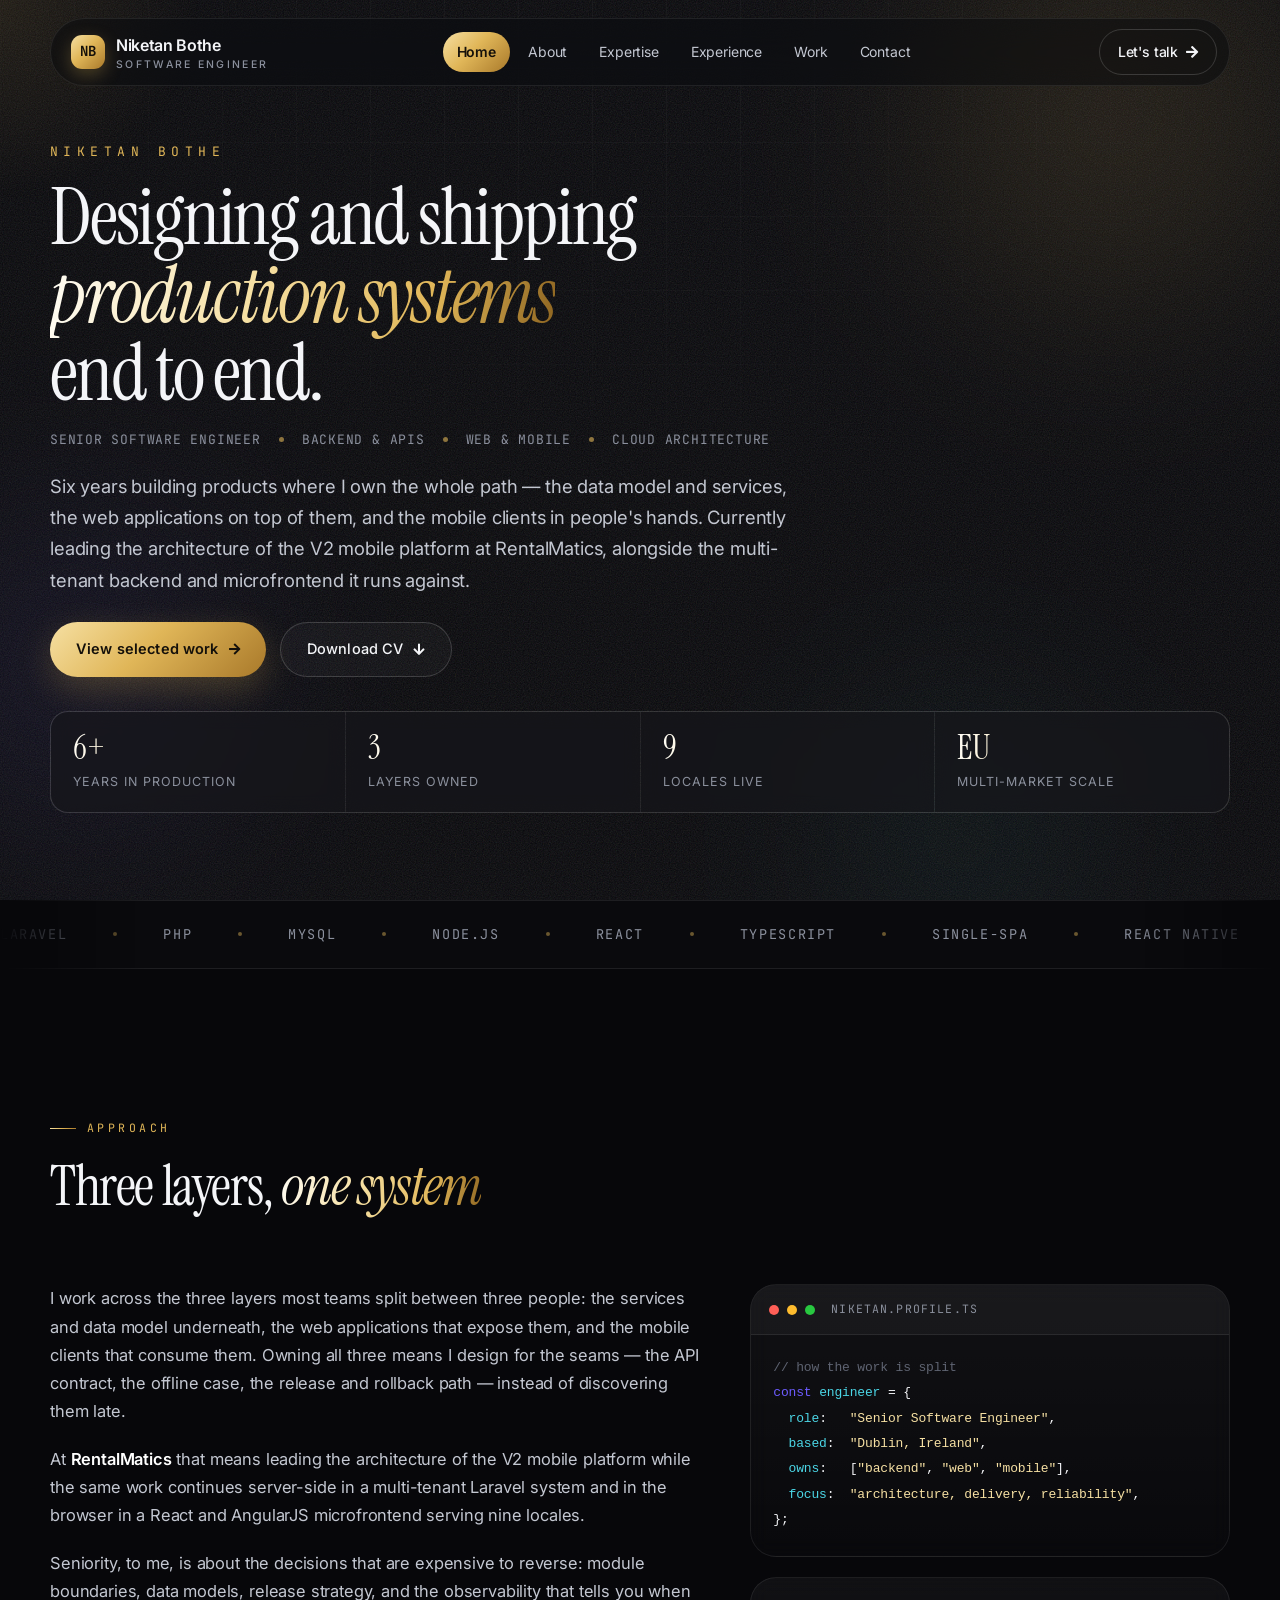
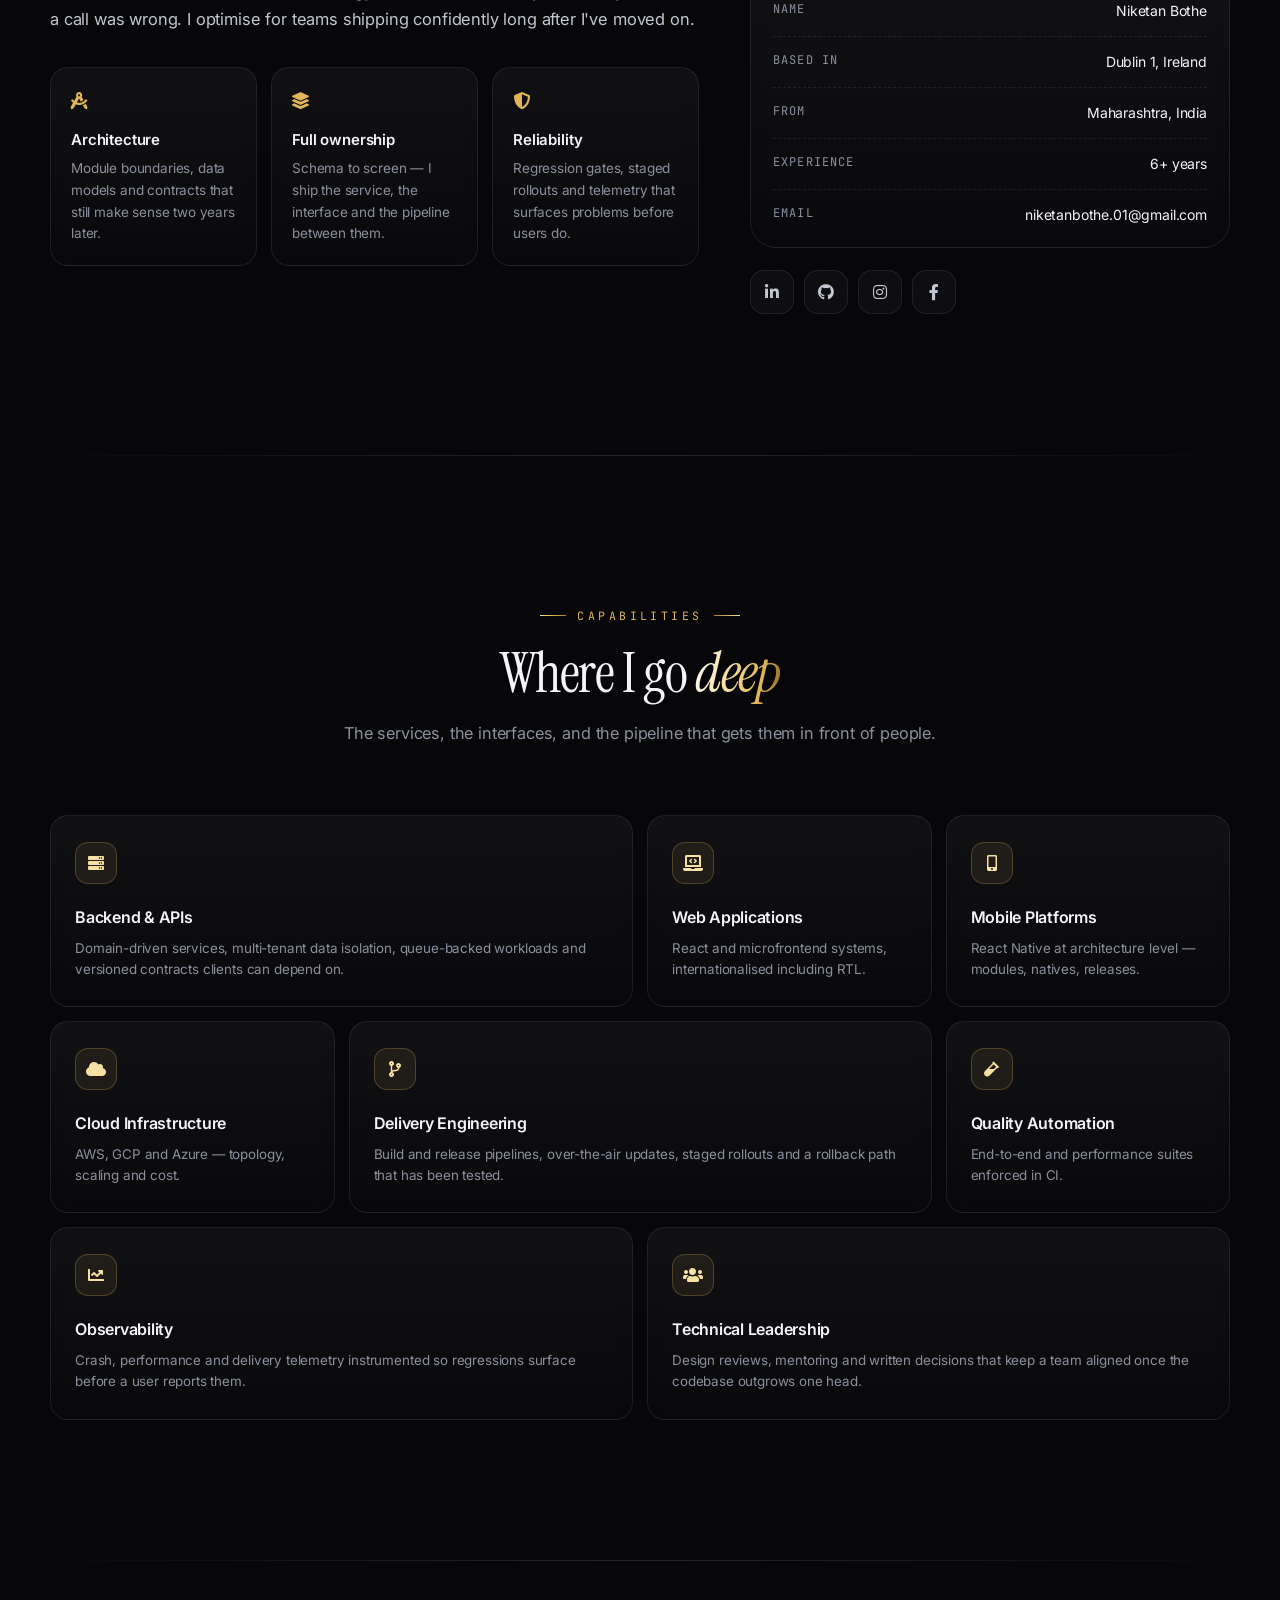
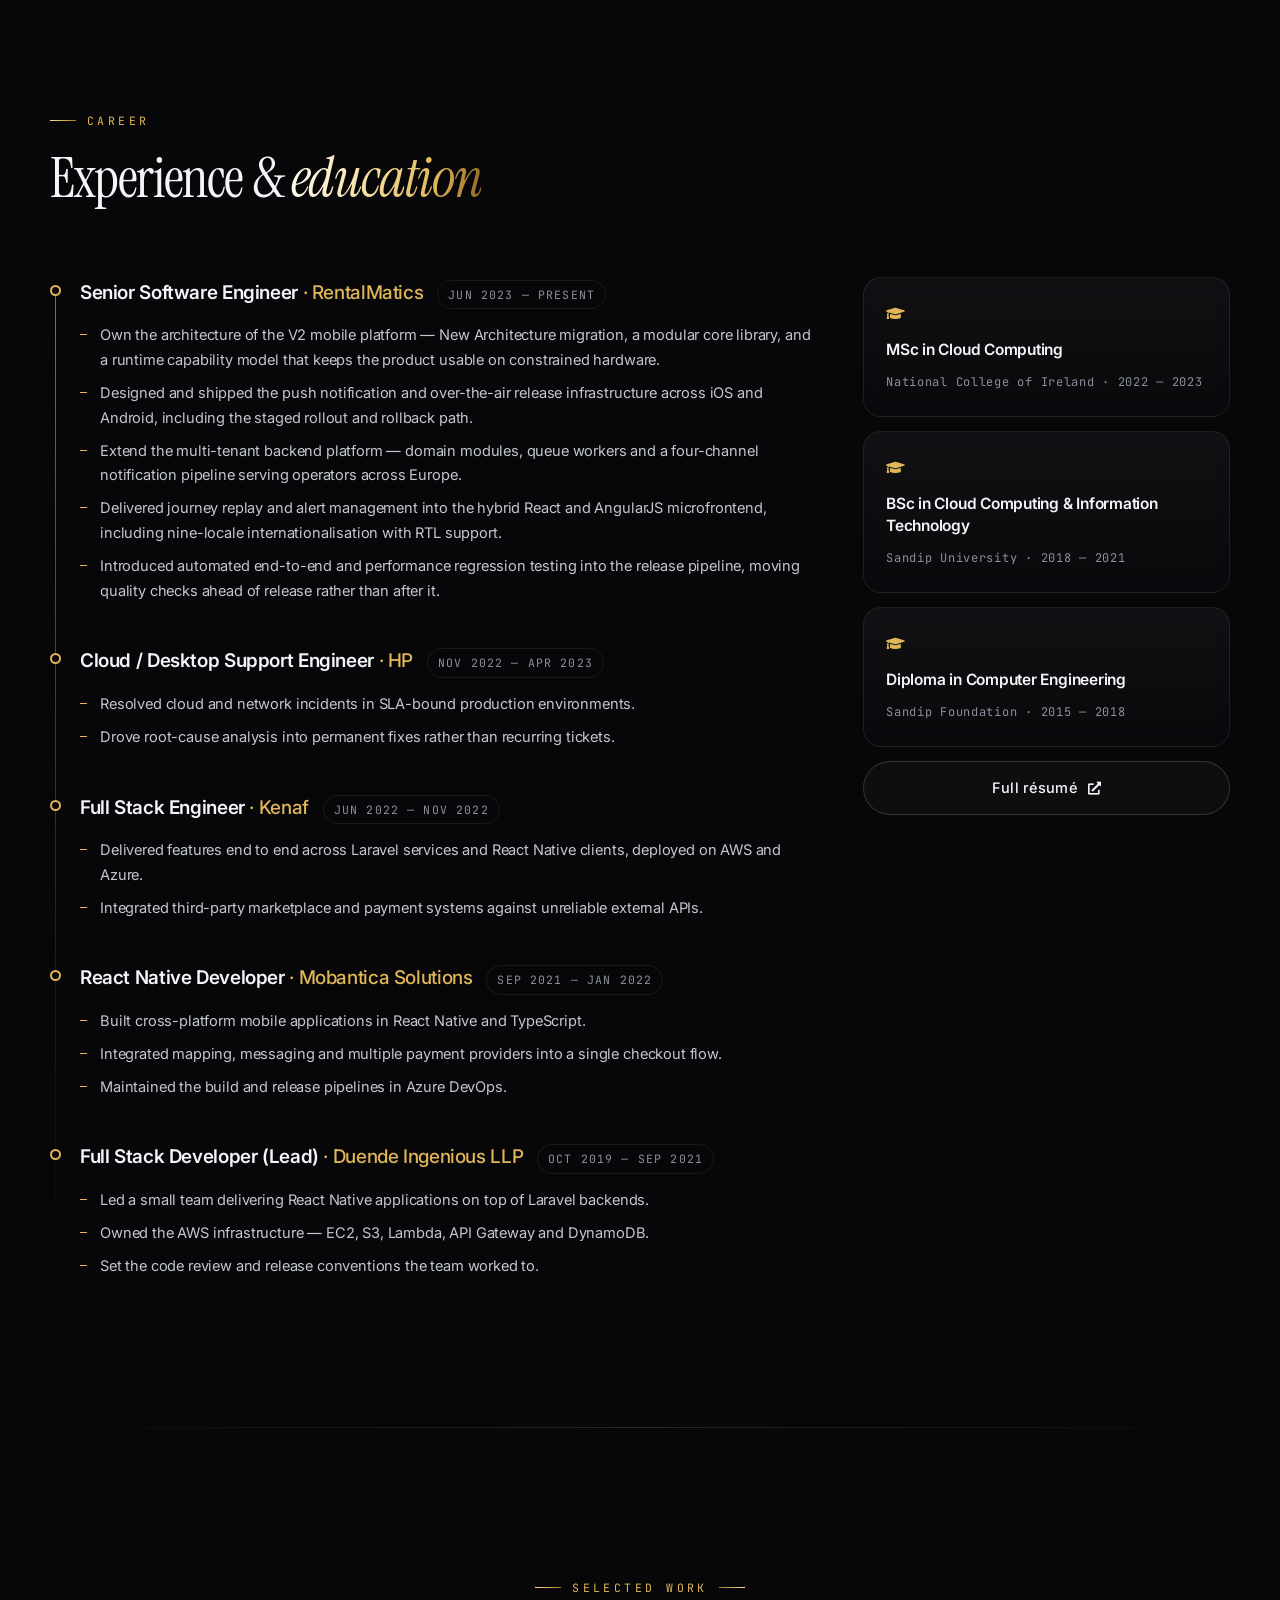
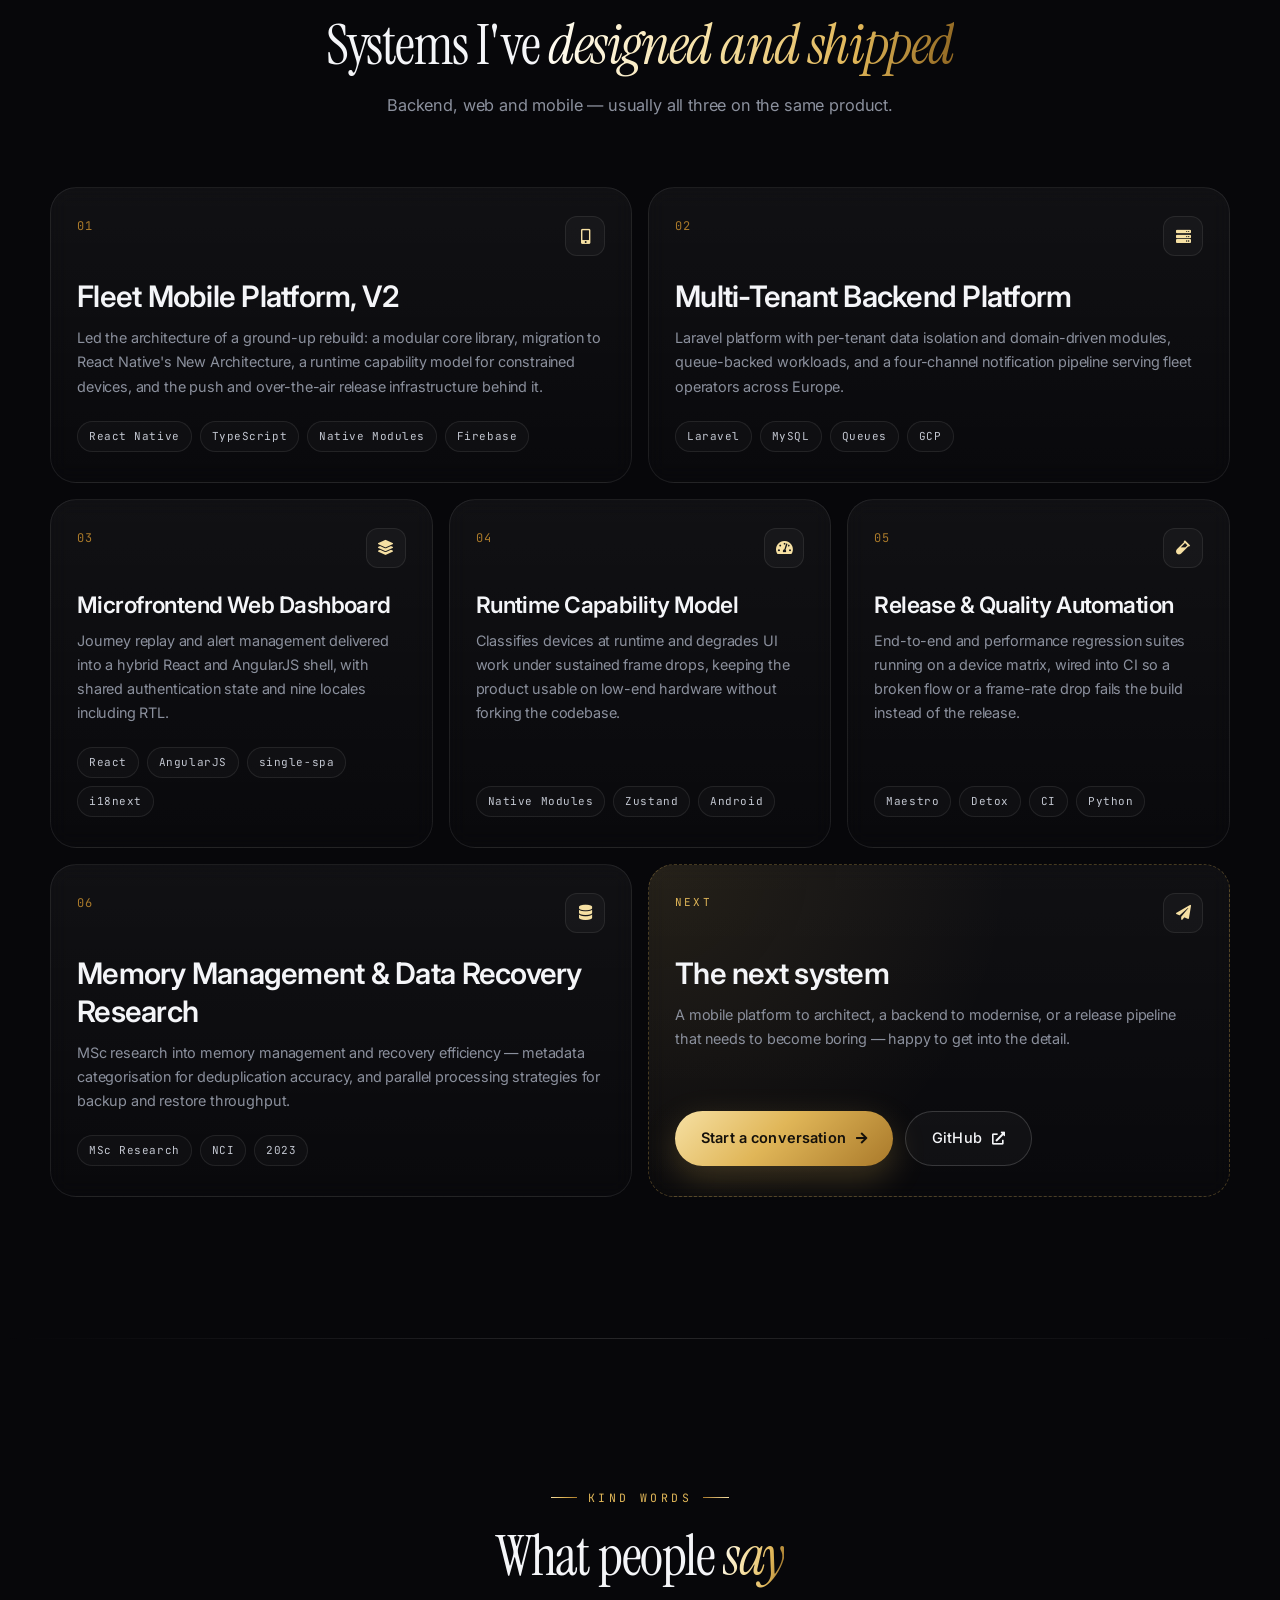
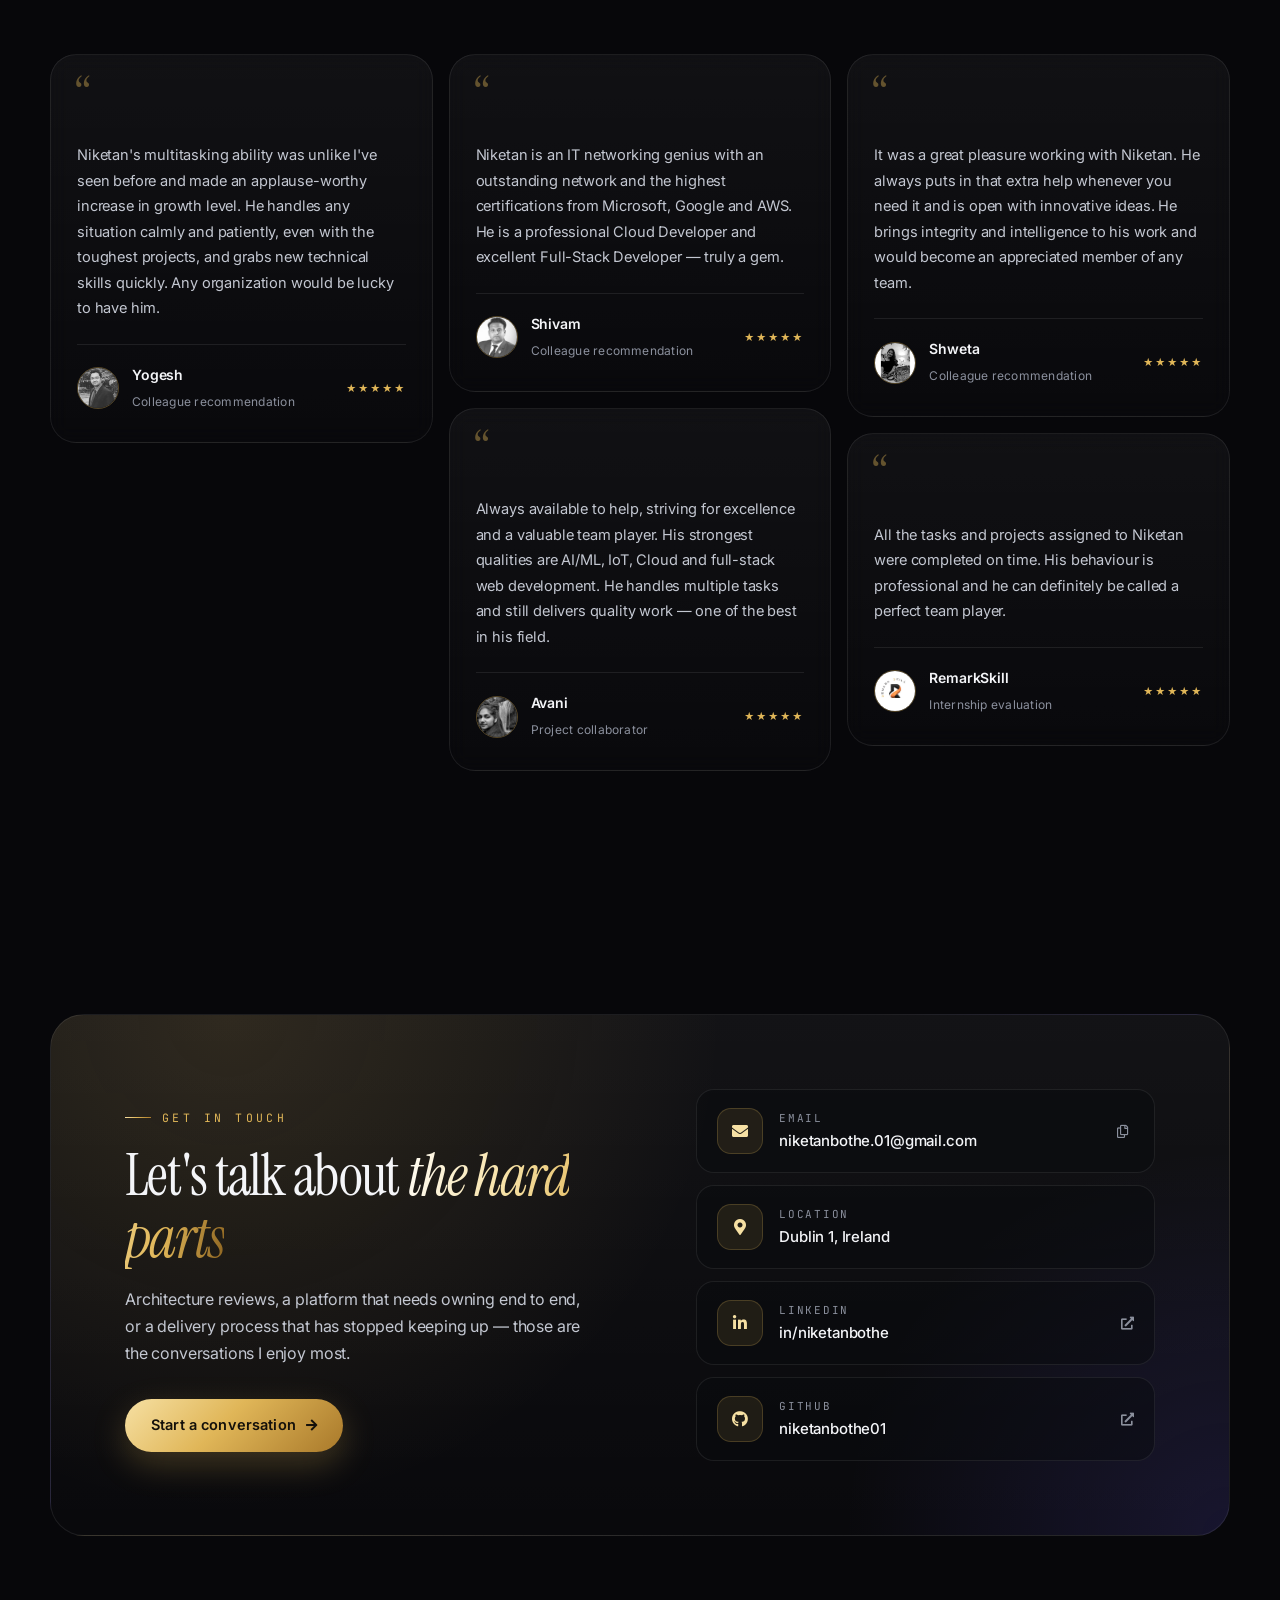
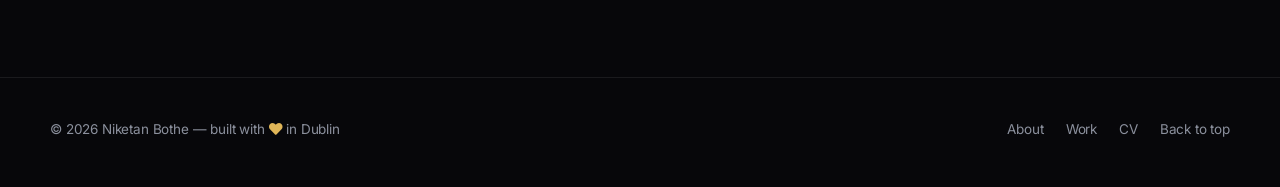
==== commit 633a1ba7: "new ui with updated stuff" ====
--- a/index.html
+++ b/index.html
@@ -1,960 +1,715 @@
 <!doctype html>
 <html lang="en">
 
-
-<!-- Mirrored from avstechnolabs.com/Themeforest/Gaspar/01/Dark/index-partical.html by HTTrack Website Copier/3.x [XR&CO'2014], Sun, 15 May 2022 03:39:23 GMT -->
 <head>
-  <!-- Title of The Page -->
-  <title>NiketanB | Personal Portfolio </title>
-  <!-- Meta Informations -->
   <meta charset="utf-8">
-  <meta name="description" content="Niketan Bothe | Personal Portfolio ">
-  <meta name="keywords" content="Personal Portfolio, Niketan Bothe,Software engineer, ">
-  <meta name="author" content="Niketan Bothe | Personal Portfolio">
-  <meta name="viewport" content="width=device-width, height=device-height, initial-scale=1.0">
-  <meta http-equiv="X-UA-Compatible" content="IE=edge">
-  <!-- Favicon -->
-  <link type="image/x-icon" rel="shortcut icon" href="assets/images/logo/favicon.png" />
-  <!-- Font CSS -->
-  <link type="text/css" rel="stylesheet" href="assets/fonts/font.css" />
-  <!-- Font-Awesome All CSS -->
-  <link type="text/css" rel="stylesheet" href="assets/css/all.css" />
-  <!-- Bootstrap CSS -->
-  <link type="text/css" rel="stylesheet" href="assets/css/bootstrap.min.css" />
-  <!-- Owlcarousel CSS -->
-  <link type="text/css" rel="stylesheet" href="assets/css/owl.carousel.min.css" />
-  <!-- Fancybox CSS -->
-  <link type="text/css" rel="stylesheet" href="assets/css/jquery.fancybox.min.css" />
-  <!-- Animate CSS -->
-  <link type="text/css" rel="stylesheet" href="assets/css/animate.min.css" />
-  <!-- colors CSS -->
-  <link rel="stylesheet" type="text/css" href="assets/css/colors.css" />
-  <!-- Styles CSS -->
-  <link type="text/css" rel="stylesheet" href="assets/css/styles.css" />
-  <!-- Live Style Switcher - demo only -->
-	<link id="style-switch" href="assets/css/colors/orange.css" media="screen" rel="stylesheet" type="text/css">
-  <!-- Responsive CSS -->
-  <link type="text/css" rel="stylesheet" href="assets/css/responsive.css" />
+  <title>Niketan Bothe — Senior Software Engineer | Backend, Web &amp; Mobile</title>
+  <meta name="description" content="Niketan Bothe — Senior Software Engineer in Dublin. I architect and ship production systems end to end: backend services, web applications and mobile platforms.">
+  <meta name="keywords" content="Niketan Bothe, Senior Software Engineer, Software Architecture, Backend, React, React Native, Laravel, Cloud, Dublin">
+  <meta name="author" content="Niketan Bothe">
+  <meta name="viewport" content="width=device-width, initial-scale=1.0">
+  <meta name="theme-color" content="#07070a">
+
+  <meta property="og:type" content="website">
+  <meta property="og:title" content="Niketan Bothe — Senior Software Engineer">
+  <meta property="og:description" content="Architecting and shipping production systems end to end — backend services, web applications and mobile platforms.">
+
+  <link type="image/x-icon" rel="shortcut icon" href="assets/images/logo/favicon.png">
+
+  <link rel="preconnect" href="https://fonts.googleapis.com">
+  <link rel="preconnect" href="https://fonts.gstatic.com" crossorigin>
+  <link href="https://fonts.googleapis.com/css2?family=Inter:wght@400;500;600;700&family=Instrument+Serif:ital@0;1&family=JetBrains+Mono:wght@400;500&display=swap" rel="stylesheet">
+
+  <link type="text/css" rel="stylesheet" href="assets/css/all.css">
+  <link type="text/css" rel="stylesheet" href="assets/css/premium.css">
 </head>
 
 <body>
-  <!-- Body Part Start -->
-  <div class="gaspar" data-magic-cursor="show" data-color="crimson">
-    <!-- Pre-Loader Start-->
-    <div id="preloader">
-      <div class="loader_line"></div>
+  <!-- Ambient background -->
+  <div class="ambience" aria-hidden="true">
+    <span class="ambience__orb ambience__orb--gold"></span>
+    <span class="ambience__orb ambience__orb--violet"></span>
+    <span class="ambience__orb ambience__orb--cyan"></span>
+    <span class="ambience__grid"></span>
+    <span class="ambience__noise"></span>
+  </div>
+  <div class="spotlight" aria-hidden="true"></div>
+
+  <div class="progress" aria-hidden="true"></div>
+
+  <!-- Header -->
+  <header class="header">
+    <div class="header__inner">
+      <a class="brand" href="#top">
+        <span class="brand__mark">NB</span>
+        <span class="brand__text">
+          Niketan Bothe
+          <small>Software Engineer</small>
+        </span>
+      </a>
+
+      <nav class="nav" id="primary-nav">
+        <a class="nav__link is-active" href="#home">Home</a>
+        <a class="nav__link" href="#about">About</a>
+        <a class="nav__link" href="#expertise">Expertise</a>
+        <a class="nav__link" href="#experience">Experience</a>
+        <a class="nav__link" href="#work">Work</a>
+        <a class="nav__link" href="#contact">Contact</a>
+      </nav>
+
+      <a class="header__cta" href="#contact">Let's talk <i class="fas fa-arrow-right"></i></a>
+
+      <button class="burger" type="button" aria-label="Toggle navigation" aria-controls="primary-nav" aria-expanded="false">
+        <span></span><span></span><span></span>
+      </button>
     </div>
-    <!-- Pre-Loader end -->
-    <!-- Style switcher start -->
-
-    <!-- Header-section Start-->
-    <div class="header-holder services-section text-center animate__animated animate__rotateIn">
-      <div class="navigation">
-        <ul class="nav">
-          <li class="list active">
-            <a href="#home" class="active">
-              <span class="icon">
-                <i class="fas fa-house-user"></i>
-              </span>
-              <div class="social__tooltip social__tooltip-bottom">Home</div>
+  </header>
+
+  <main class="page" id="top">
+
+    <!-- Hero -->
+    <section class="hero" id="home">
+      <div class="shell">
+        <p class="hero__name" data-reveal>Niketan Bothe</p>
+
+        <h1 class="hero__title" data-reveal>
+          Designing and shipping<br>
+          <em>production systems</em><br>
+          end to end.
+        </h1>
+
+        <div class="hero__roles" data-reveal>
+          <span>Senior Software Engineer</span>
+          <span>Backend &amp; APIs</span>
+          <span>Web &amp; Mobile</span>
+          <span>Cloud Architecture</span>
+        </div>
+
+        <p class="hero__lede" data-reveal>
+          Six years building products where I own the whole path — the data model and services,
+          the web applications on top of them, and the mobile clients in people's hands. Currently
+          leading the architecture of the V2 mobile platform at RentalMatics, alongside the
+          multi-tenant backend and microfrontend it runs against.
+        </p>
+
+        <div class="hero__actions" data-reveal>
+          <a class="btn btn--gold" href="#work">View selected work <i class="fas fa-arrow-right"></i></a>
+          <a class="btn btn--ghost" href="assets/images/Resume/niketanBotheResume2023.pdf" target="_blank" rel="noopener">
+            Download CV <i class="fas fa-arrow-down"></i>
+          </a>
+        </div>
+
+        <div class="hero__stats" data-reveal>
+          <div class="hero__stat">
+            <b data-count="6" data-suffix="+">6+</b>
+            <span>Years in production</span>
+          </div>
+          <div class="hero__stat">
+            <b data-count="3">3</b>
+            <span>Layers owned</span>
+          </div>
+          <div class="hero__stat">
+            <b data-count="9">9</b>
+            <span>Locales live</span>
+          </div>
+          <div class="hero__stat">
+            <b>EU</b>
+            <span>Multi-market scale</span>
+          </div>
+        </div>
+      </div>
+
+      <span class="scroll-hint" aria-hidden="true">Scroll <i></i></span>
+    </section>
+
+    <!-- Tech marquee -->
+    <div class="marquee" aria-hidden="true">
+      <div class="marquee__track">
+        <span class="marquee__item">Laravel</span>
+        <span class="marquee__item">PHP</span>
+        <span class="marquee__item">MySQL</span>
+        <span class="marquee__item">Node.js</span>
+        <span class="marquee__item">React</span>
+        <span class="marquee__item">TypeScript</span>
+        <span class="marquee__item">single-spa</span>
+        <span class="marquee__item">React Native</span>
+        <span class="marquee__item">Native Modules</span>
+        <span class="marquee__item">AWS</span>
+        <span class="marquee__item">GCP</span>
+        <span class="marquee__item">Azure</span>
+        <span class="marquee__item">Docker</span>
+        <span class="marquee__item">CI/CD</span>
+        <span class="marquee__item">Laravel</span>
+        <span class="marquee__item">PHP</span>
+        <span class="marquee__item">MySQL</span>
+        <span class="marquee__item">Node.js</span>
+        <span class="marquee__item">React</span>
+        <span class="marquee__item">TypeScript</span>
+        <span class="marquee__item">single-spa</span>
+        <span class="marquee__item">React Native</span>
+        <span class="marquee__item">Native Modules</span>
+        <span class="marquee__item">AWS</span>
+        <span class="marquee__item">GCP</span>
+        <span class="marquee__item">Azure</span>
+        <span class="marquee__item">Docker</span>
+        <span class="marquee__item">CI/CD</span>
+      </div>
+    </div>
+
+    <!-- About -->
+    <section class="section" id="about">
+      <div class="shell">
+        <div class="head" data-reveal>
+          <span class="head__eyebrow">Approach</span>
+          <h2 class="head__title">Three layers, <em>one system</em></h2>
+        </div>
+
+        <div class="about__grid">
+          <div>
+            <div class="prose" data-reveal>
+              <p>
+                I work across the three layers most teams split between three people: the services and
+                data model underneath, the web applications that expose them, and the mobile clients
+                that consume them. Owning all three means I design for the seams — the API contract,
+                the offline case, the release and rollback path — instead of discovering them late.
+              </p>
+              <p>
+                At <strong>RentalMatics</strong> that means leading the architecture of the V2 mobile platform
+                while the same work continues server-side in a multi-tenant Laravel system and in the
+                browser in a React and AngularJS microfrontend serving nine locales.
+              </p>
+              <p>
+                Seniority, to me, is about the decisions that are expensive to reverse: module boundaries,
+                data models, release strategy, and the observability that tells you when a call was wrong.
+                I optimise for teams shipping confidently long after I've moved on.
+              </p>
+            </div>
+
+            <div class="about__pillars">
+              <article class="card pillar" data-reveal>
+                <i class="fas fa-drafting-compass"></i>
+                <h4>Architecture</h4>
+                <p>Module boundaries, data models and contracts that still make sense two years later.</p>
+              </article>
+              <article class="card pillar" data-reveal>
+                <i class="fas fa-layer-group"></i>
+                <h4>Full ownership</h4>
+                <p>Schema to screen — I ship the service, the interface and the pipeline between them.</p>
+              </article>
+              <article class="card pillar" data-reveal>
+                <i class="fas fa-shield-alt"></i>
+                <h4>Reliability</h4>
+                <p>Regression gates, staged rollouts and telemetry that surfaces problems before users do.</p>
+              </article>
+            </div>
+          </div>
+
+          <aside>
+            <div class="card terminal" data-reveal>
+              <div class="terminal__bar">
+                <i></i><i></i><i></i>
+                <span>niketan.profile.ts</span>
+              </div>
+              <div class="terminal__body">
+<pre style="margin:0"><span class="c">// how the work is split</span>
+<span class="p">const</span> <span class="k">engineer</span> = {
+  <span class="k">role</span>:   <span class="s">"Senior Software Engineer"</span>,
+  <span class="k">based</span>:  <span class="s">"Dublin, Ireland"</span>,
+  <span class="k">owns</span>:   [<span class="s">"backend"</span>, <span class="s">"web"</span>, <span class="s">"mobile"</span>],
+  <span class="k">focus</span>:  <span class="s">"architecture, delivery, reliability"</span>,
+};</pre>
+              </div>
+            </div>
+
+            <ul class="card facts" data-reveal>
+              <li><span class="t">Name</span><span class="v">Niketan Bothe</span></li>
+              <li><span class="t">Based in</span><span class="v">Dublin 1, Ireland</span></li>
+              <li><span class="t">From</span><span class="v">Maharashtra, India</span></li>
+              <li><span class="t">Experience</span><span class="v">6+ years</span></li>
+              <li><span class="t">Email</span><span class="v"><a href="mailto:niketanbothe.01@gmail.com">niketanbothe.01@gmail.com</a></span></li>
+            </ul>
+
+            <div class="socials" data-reveal>
+              <a href="https://www.linkedin.com/in/niketanbothe/" target="_blank" rel="noopener" aria-label="LinkedIn"><i class="fab fa-linkedin-in"></i></a>
+              <a href="https://github.com/niketanbothe01" target="_blank" rel="noopener" aria-label="GitHub"><i class="fab fa-github"></i></a>
+              <a href="https://www.instagram.com/niketan_bothe/" target="_blank" rel="noopener" aria-label="Instagram"><i class="fab fa-instagram"></i></a>
+              <a href="https://www.facebook.com/people/Niketan-Bothe/100004992122550/" target="_blank" rel="noopener" aria-label="Facebook"><i class="fab fa-facebook-f"></i></a>
+            </div>
+          </aside>
+        </div>
+      </div>
+    </section>
+
+    <hr class="rule">
+
+    <!-- Expertise -->
+    <section class="section" id="expertise">
+      <div class="shell">
+        <div class="head head--center" data-reveal>
+          <span class="head__eyebrow">Capabilities</span>
+          <h2 class="head__title">Where I go <em>deep</em></h2>
+          <p class="head__sub">The services, the interfaces, and the pipeline that gets them in front of people.</p>
+        </div>
+
+        <div class="bento">
+          <article class="card bento__item bento__item--wide" data-reveal>
+            <span class="bento__icon"><i class="fas fa-server"></i></span>
+            <div>
+              <h4>Backend &amp; APIs</h4>
+              <p>Domain-driven services, multi-tenant data isolation, queue-backed workloads and versioned contracts clients can depend on.</p>
+            </div>
+          </article>
+          <article class="card bento__item" data-reveal>
+            <span class="bento__icon"><i class="fas fa-laptop-code"></i></span>
+            <div>
+              <h4>Web Applications</h4>
+              <p>React and microfrontend systems, internationalised including RTL.</p>
+            </div>
+          </article>
+          <article class="card bento__item" data-reveal>
+            <span class="bento__icon"><i class="fas fa-mobile-alt"></i></span>
+            <div>
+              <h4>Mobile Platforms</h4>
+              <p>React Native at architecture level — modules, natives, releases.</p>
+            </div>
+          </article>
+          <article class="card bento__item" data-reveal>
+            <span class="bento__icon"><i class="fas fa-cloud"></i></span>
+            <div>
+              <h4>Cloud Infrastructure</h4>
+              <p>AWS, GCP and Azure — topology, scaling and cost.</p>
+            </div>
+          </article>
+          <article class="card bento__item bento__item--wide" data-reveal>
+            <span class="bento__icon"><i class="fas fa-code-branch"></i></span>
+            <div>
+              <h4>Delivery Engineering</h4>
+              <p>Build and release pipelines, over-the-air updates, staged rollouts and a rollback path that has been tested.</p>
+            </div>
+          </article>
+          <article class="card bento__item" data-reveal>
+            <span class="bento__icon"><i class="fas fa-vial"></i></span>
+            <div>
+              <h4>Quality Automation</h4>
+              <p>End-to-end and performance suites enforced in CI.</p>
+            </div>
+          </article>
+          <article class="card bento__item bento__item--wide" data-reveal>
+            <span class="bento__icon"><i class="fas fa-chart-line"></i></span>
+            <div>
+              <h4>Observability</h4>
+              <p>Crash, performance and delivery telemetry instrumented so regressions surface before a user reports them.</p>
+            </div>
+          </article>
+          <article class="card bento__item bento__item--wide" data-reveal>
+            <span class="bento__icon"><i class="fas fa-users"></i></span>
+            <div>
+              <h4>Technical Leadership</h4>
+              <p>Design reviews, mentoring and written decisions that keep a team aligned once the codebase outgrows one head.</p>
+            </div>
+          </article>
+        </div>
+      </div>
+    </section>
+
+    <hr class="rule">
+
+    <!-- Experience -->
+    <section class="section" id="experience">
+      <div class="shell">
+        <div class="head" data-reveal>
+          <span class="head__eyebrow">Career</span>
+          <h2 class="head__title">Experience &amp; <em>education</em></h2>
+        </div>
+
+        <div class="exp__grid">
+          <div class="timeline">
+            <article class="tl-item" data-reveal>
+              <div class="tl-item__meta">
+                <h3 class="tl-item__role">Senior Software Engineer <span class="tl-item__at">· RentalMatics</span></h3>
+                <span class="tl-item__when">Jun 2023 — Present</span>
+              </div>
+              <ul>
+                <li>Own the architecture of the V2 mobile platform — New Architecture migration, a modular core library, and a runtime capability model that keeps the product usable on constrained hardware.</li>
+                <li>Designed and shipped the push notification and over-the-air release infrastructure across iOS and Android, including the staged rollout and rollback path.</li>
+                <li>Extend the multi-tenant backend platform — domain modules, queue workers and a four-channel notification pipeline serving operators across Europe.</li>
+                <li>Delivered journey replay and alert management into the hybrid React and AngularJS microfrontend, including nine-locale internationalisation with RTL support.</li>
+                <li>Introduced automated end-to-end and performance regression testing into the release pipeline, moving quality checks ahead of release rather than after it.</li>
+              </ul>
+            </article>
+
+            <article class="tl-item" data-reveal>
+              <div class="tl-item__meta">
+                <h3 class="tl-item__role">Cloud / Desktop Support Engineer <span class="tl-item__at">· HP</span></h3>
+                <span class="tl-item__when">Nov 2022 — Apr 2023</span>
+              </div>
+              <ul>
+                <li>Resolved cloud and network incidents in SLA-bound production environments.</li>
+                <li>Drove root-cause analysis into permanent fixes rather than recurring tickets.</li>
+              </ul>
+            </article>
+
+            <article class="tl-item" data-reveal>
+              <div class="tl-item__meta">
+                <h3 class="tl-item__role">Full Stack Engineer <span class="tl-item__at">· Kenaf</span></h3>
+                <span class="tl-item__when">Jun 2022 — Nov 2022</span>
+              </div>
+              <ul>
+                <li>Delivered features end to end across Laravel services and React Native clients, deployed on AWS and Azure.</li>
+                <li>Integrated third-party marketplace and payment systems against unreliable external APIs.</li>
+              </ul>
+            </article>
+
+            <article class="tl-item" data-reveal>
+              <div class="tl-item__meta">
+                <h3 class="tl-item__role">React Native Developer <span class="tl-item__at">· Mobantica Solutions</span></h3>
+                <span class="tl-item__when">Sep 2021 — Jan 2022</span>
+              </div>
+              <ul>
+                <li>Built cross-platform mobile applications in React Native and TypeScript.</li>
+                <li>Integrated mapping, messaging and multiple payment providers into a single checkout flow.</li>
+                <li>Maintained the build and release pipelines in Azure DevOps.</li>
+              </ul>
+            </article>
+
+            <article class="tl-item" data-reveal>
+              <div class="tl-item__meta">
+                <h3 class="tl-item__role">Full Stack Developer (Lead) <span class="tl-item__at">· Duende Ingenious LLP</span></h3>
+                <span class="tl-item__when">Oct 2019 — Sep 2021</span>
+              </div>
+              <ul>
+                <li>Led a small team delivering React Native applications on top of Laravel backends.</li>
+                <li>Owned the AWS infrastructure — EC2, S3, Lambda, API Gateway and DynamoDB.</li>
+                <li>Set the code review and release conventions the team worked to.</li>
+              </ul>
+            </article>
+          </div>
+
+          <div class="edu">
+            <article class="card edu__item" data-reveal>
+              <i class="fas fa-graduation-cap"></i>
+              <h4>MSc in Cloud Computing</h4>
+              <span>National College of Ireland · 2022 — 2023</span>
+            </article>
+            <article class="card edu__item" data-reveal>
+              <i class="fas fa-graduation-cap"></i>
+              <h4>BSc in Cloud Computing &amp; Information Technology</h4>
+              <span>Sandip University · 2018 — 2021</span>
+            </article>
+            <article class="card edu__item" data-reveal>
+              <i class="fas fa-graduation-cap"></i>
+              <h4>Diploma in Computer Engineering</h4>
+              <span>Sandip Foundation · 2015 — 2018</span>
+            </article>
+            <a class="btn btn--ghost" href="assets/images/Resume/niketanBotheResume2023.pdf" target="_blank" rel="noopener" data-reveal>
+              Full résumé <i class="fas fa-external-link-alt"></i>
             </a>
-          </li>
-          <li class="list">
-            <a href="#about">
-              <span class="icon">
-                <i class="fas fa-user-alt"></i>
-              </span>
-              <div class="social__tooltip social__tooltip-bottom">About</div>
-            </a>
-          </li>
-          <li class="list">
-            <a href="#blog">
-              <span class="icon">
-                <i class="fas fa-blog"></i>
-              </span>
-              <div class="social__tooltip social__tooltip-bottom">Projects</div>
-            </a>
-          </li>
-          <li class="list">
-            <a href="#contact">
-              <span class="icon">
-                <i class="fas fa-phone-alt"></i>
-              </span>
-              <div class="social__tooltip social__tooltip-bottom">Contact</div>
-            </a>
-          </li>
-
-        </ul>
-      </div>
-    </div>
-    <!-- Header-section End-->
-    <!-- section-part Start -->
-    <div class="container ">
-
-      <!-- Index-page Start -->
-      <section id="home" class="section active">
-        <div class="homecolor-box"></div>
-        <div class="common_bg animate__animated animate__rotateIn">
-          <div class="container m-auto">
-            <div class="row align-items-center">
-              <!-- Profile-Pic -->
-              <div class=" col-xl-5 col-lg-6 col-md-6 col-12">
-                <div id="particles-js"
-                  class="home-profile particles-js animate__animated animate__fadeInLeft animate__delay-1s">
-                  <img src="assets/images/profile/partical.png" alt="home-profile">
+          </div>
+        </div>
+      </div>
+    </section>
+
+    <hr class="rule">
+
+    <!-- Work -->
+    <section class="section" id="work">
+      <div class="shell">
+        <div class="head head--center" data-reveal>
+          <span class="head__eyebrow">Selected work</span>
+          <h2 class="head__title">Systems I've <em>designed and shipped</em></h2>
+          <p class="head__sub">Backend, web and mobile — usually all three on the same product.</p>
+        </div>
+
+        <div class="projects">
+          <article class="card project project--hero" data-reveal>
+            <div class="project__top">
+              <span class="project__no">01</span>
+              <span class="project__glyph"><i class="fas fa-mobile-alt"></i></span>
+            </div>
+            <h3>Fleet Mobile Platform, V2</h3>
+            <p>
+              Led the architecture of a ground-up rebuild: a modular core library, migration to React
+              Native's New Architecture, a runtime capability model for constrained devices, and the
+              push and over-the-air release infrastructure behind it.
+            </p>
+            <div class="tags">
+              <span>React Native</span><span>TypeScript</span><span>Native Modules</span><span>Firebase</span>
+            </div>
+          </article>
+
+          <article class="card project project--hero" data-reveal>
+            <div class="project__top">
+              <span class="project__no">02</span>
+              <span class="project__glyph"><i class="fas fa-server"></i></span>
+            </div>
+            <h3>Multi-Tenant Backend Platform</h3>
+            <p>
+              Laravel platform with per-tenant data isolation and domain-driven modules, queue-backed
+              workloads, and a four-channel notification pipeline serving fleet operators across Europe.
+            </p>
+            <div class="tags">
+              <span>Laravel</span><span>MySQL</span><span>Queues</span><span>GCP</span>
+            </div>
+          </article>
+
+          <article class="card project" data-reveal>
+            <div class="project__top">
+              <span class="project__no">03</span>
+              <span class="project__glyph"><i class="fas fa-layer-group"></i></span>
+            </div>
+            <h3>Microfrontend Web Dashboard</h3>
+            <p>
+              Journey replay and alert management delivered into a hybrid React and AngularJS shell,
+              with shared authentication state and nine locales including RTL.
+            </p>
+            <div class="tags">
+              <span>React</span><span>AngularJS</span><span>single-spa</span><span>i18next</span>
+            </div>
+          </article>
+
+          <article class="card project" data-reveal>
+            <div class="project__top">
+              <span class="project__no">04</span>
+              <span class="project__glyph"><i class="fas fa-tachometer-alt"></i></span>
+            </div>
+            <h3>Runtime Capability Model</h3>
+            <p>
+              Classifies devices at runtime and degrades UI work under sustained frame drops, keeping
+              the product usable on low-end hardware without forking the codebase.
+            </p>
+            <div class="tags">
+              <span>Native Modules</span><span>Zustand</span><span>Android</span>
+            </div>
+          </article>
+
+          <article class="card project" data-reveal>
+            <div class="project__top">
+              <span class="project__no">05</span>
+              <span class="project__glyph"><i class="fas fa-vial"></i></span>
+            </div>
+            <h3>Release &amp; Quality Automation</h3>
+            <p>
+              End-to-end and performance regression suites running on a device matrix, wired into CI so
+              a broken flow or a frame-rate drop fails the build instead of the release.
+            </p>
+            <div class="tags">
+              <span>Maestro</span><span>Detox</span><span>CI</span><span>Python</span>
+            </div>
+          </article>
+
+          <article class="card project project--hero" data-reveal>
+            <div class="project__top">
+              <span class="project__no">06</span>
+              <span class="project__glyph"><i class="fas fa-database"></i></span>
+            </div>
+            <h3>Memory Management &amp; Data Recovery Research</h3>
+            <p>
+              MSc research into memory management and recovery efficiency — metadata categorisation for
+              deduplication accuracy, and parallel processing strategies for backup and restore throughput.
+            </p>
+            <div class="tags">
+              <span>MSc Research</span><span>NCI</span><span>2023</span>
+            </div>
+          </article>
+
+          <article class="card project project--hero project--cta" data-reveal>
+            <div class="project__top">
+              <span class="project__no">Next</span>
+              <span class="project__glyph"><i class="fas fa-paper-plane"></i></span>
+            </div>
+            <h3>The next system</h3>
+            <p>
+              A mobile platform to architect, a backend to modernise, or a release pipeline that needs
+              to become boring — happy to get into the detail.
+            </p>
+            <div class="tags">
+              <a class="btn btn--gold" href="#contact">Start a conversation <i class="fas fa-arrow-right"></i></a>
+              <a class="btn btn--ghost" href="https://github.com/niketanbothe01" target="_blank" rel="noopener">
+                GitHub <i class="fas fa-external-link-alt"></i>
+              </a>
+            </div>
+          </article>
+        </div>
+      </div>
+    </section>
+
+    <hr class="rule">
+
+    <!-- Testimonials -->
+    <section class="section" id="testimonials">
+      <div class="shell">
+        <div class="head head--center" data-reveal>
+          <span class="head__eyebrow">Kind words</span>
+          <h2 class="head__title">What people <em>say</em></h2>
+        </div>
+
+        <div class="quotes">
+          <article class="card quote" data-reveal>
+            <span class="quote__mark">&ldquo;</span>
+            <p>
+              Niketan's multitasking ability was unlike I've seen before and made an applause-worthy
+              increase in growth level. He handles any situation calmly and patiently, even with the
+              toughest projects, and grabs new technical skills quickly. Any organization would be lucky
+              to have him.
+            </p>
+            <div class="quote__by">
+              <img src="assets/images/profile/Yogesh-modified.jpg" alt="" loading="lazy">
+              <div>
+                <b>Yogesh</b>
+                <small>Colleague recommendation</small>
+              </div>
+              <span class="quote__stars">★★★★★</span>
+            </div>
+          </article>
+
+          <article class="card quote" data-reveal>
+            <span class="quote__mark">&ldquo;</span>
+            <p>
+              Niketan is an IT networking genius with an outstanding network and the highest certifications
+              from Microsoft, Google and AWS. He is a professional Cloud Developer and excellent Full-Stack
+              Developer — truly a gem.
+            </p>
+            <div class="quote__by">
+              <img src="assets/images/profile/Shivam-modified.jpg" alt="" loading="lazy">
+              <div>
+                <b>Shivam</b>
+                <small>Colleague recommendation</small>
+              </div>
+              <span class="quote__stars">★★★★★</span>
+            </div>
+          </article>
+
+          <article class="card quote" data-reveal>
+            <span class="quote__mark">&ldquo;</span>
+            <p>
+              Always available to help, striving for excellence and a valuable team player. His strongest
+              qualities are AI/ML, IoT, Cloud and full-stack web development. He handles multiple tasks and
+              still delivers quality work — one of the best in his field.
+            </p>
+            <div class="quote__by">
+              <img src="assets/images/profile/Avani-modified.jpg" alt="" loading="lazy">
+              <div>
+                <b>Avani</b>
+                <small>Project collaborator</small>
+              </div>
+              <span class="quote__stars">★★★★★</span>
+            </div>
+          </article>
+
+          <article class="card quote" data-reveal>
+            <span class="quote__mark">&ldquo;</span>
+            <p>
+              It was a great pleasure working with Niketan. He always puts in that extra help whenever you
+              need it and is open with innovative ideas. He brings integrity and intelligence to his work
+              and would become an appreciated member of any team.
+            </p>
+            <div class="quote__by">
+              <img src="assets/images/profile/Shweta-modified.jpg" alt="" loading="lazy">
+              <div>
+                <b>Shweta</b>
+                <small>Colleague recommendation</small>
+              </div>
+              <span class="quote__stars">★★★★★</span>
+            </div>
+          </article>
+
+          <article class="card quote" data-reveal>
+            <span class="quote__mark">&ldquo;</span>
+            <p>
+              All the tasks and projects assigned to Niketan were completed on time. His behaviour is
+              professional and he can definitely be called a perfect team player.
+            </p>
+            <div class="quote__by">
+              <img src="assets/images/profile/RemarkSkill.jpg" alt="" loading="lazy">
+              <div>
+                <b>RemarkSkill</b>
+                <small>Internship evaluation</small>
+              </div>
+              <span class="quote__stars">★★★★★</span>
+            </div>
+          </article>
+        </div>
+      </div>
+    </section>
+
+    <!-- Contact -->
+    <section class="section" id="contact">
+      <div class="shell">
+        <div class="contact__panel" data-reveal>
+          <div class="contact__grid">
+            <div>
+              <span class="head__eyebrow">Get in touch</span>
+              <h2 class="contact__title">Let's talk about <em>the hard parts</em></h2>
+              <p class="contact__text">
+                Architecture reviews, a platform that needs owning end to end, or a delivery process
+                that has stopped keeping up — those are the conversations I enjoy most.
+              </p>
+              <a class="btn btn--gold" href="mailto:niketanbothe.01@gmail.com">
+                Start a conversation <i class="fas fa-arrow-right"></i>
+              </a>
+            </div>
+
+            <div class="contact__cards">
+              <div class="ct">
+                <span class="ct__icon"><i class="fas fa-envelope"></i></span>
+                <div>
+                  <small>Email</small>
+                  <b><a href="mailto:niketanbothe.01@gmail.com">niketanbothe.01@gmail.com</a></b>
                 </div>
-              </div>
-              <!-- Profile-Pic End-->
-              <!-- Profile-Information -->
-              <div class="col-xl-7 col-lg-6 col-md-6 col-12">
-                <div class="home-content">
-                  <P class="common-desctiption animate__animated animate__fadeInDown animate__delay-1s">Get to know me
-                  </P>
-                  <h1 class="common-title animate__animated animate__fadeInDown animate__delay-1s">Niketan Bothe</h1>
-                  <div class="animated-bar animate__animated animate__fadeInDown animate__delay-2s"></div>
-                  <div class="animated-text animate__animated animate__fadeInDown animate__delay-2s">
-                    <h3>Web/App Developer</h3>
-                    <h3>Cloud Engineer</h3>
-                    <h3>Software Engineer</h3>
-                  </div>
-                  <!-- Social media icons-->
-                  <div class="fixed-block animate__animated animate__jackInTheBox animate__delay-2-5s">
-                    <ul class="list-unstyled social-icons">
-                      <li><a href="https://www.linkedin.com/in/niketanbothe/"><i class="fab fa-linkedin"></i></a></li>
-                      <li><a href="https://www.facebook.com/people/Niketan-Bothe/100004992122550/"><i class="fab fa-facebook-square"></i></a></li>
-                      <li><a href="https://github.com/niketanbothe01"><i class="fab fa-github-square"></i></a></li>
-                      <li><a href="https://www.instagram.com/niketan_bothe/"><i class="fab fa-instagram-square"></i></a></li>
-                    </ul>
-                  </div>
-                  <p class="lorem-text animate__animated animate__zoomIn animate__delay-2-5s">I am an aspiring Cloud Developer who enjoys connecting the dots: be ideas from different disciplines, people from different teams, or applications from different industries. I have strong technical skills and an academic background in engineering, Cloud and AI/ML.
-                    My passion lies in solving business problems with tailored data, algorithms and communicating complex ideas to non-technical stakeholders. I am able to jump across verticals to deliver high-performing AI solutions.
-                    In my graduate studies, I’ve taken on various leadership roles, including mentoring technical undergraduate interns, coordinating institute-wide research events for hundreds of people, and leading two journal clubs.
-                  </p>
-                  <div class="home-btn">
-                    <a href="#contact" data-section-index="1"
-                      class="clickbtn hire-me animate__animated animate__fadeInTopLeft animate__delay-3s ">Hire me</a>
-                    <a href="#about" data-section-index="1"
-                      class="clickbtn about-us animate__animated animate__fadeInTopRight animate__delay-3s">about me </a>
-                  </div>
+                <button class="ct__copy" type="button" data-copy="niketanbothe.01@gmail.com" aria-label="Copy email address">
+                  <i class="far fa-copy"></i>
+                </button>
+              </div>
+
+              <div class="ct">
+                <span class="ct__icon"><i class="fas fa-map-marker-alt"></i></span>
+                <div>
+                  <small>Location</small>
+                  <b>Dublin 1, Ireland</b>
                 </div>
               </div>
-              <!-- Profile-Information End -->
+
+              <a class="ct" href="https://www.linkedin.com/in/niketanbothe/" target="_blank" rel="noopener">
+                <span class="ct__icon"><i class="fab fa-linkedin-in"></i></span>
+                <div>
+                  <small>LinkedIn</small>
+                  <b>in/niketanbothe</b>
+                </div>
+                <span class="ct__copy"><i class="fas fa-external-link-alt"></i></span>
+              </a>
+
+              <a class="ct" href="https://github.com/niketanbothe01" target="_blank" rel="noopener">
+                <span class="ct__icon"><i class="fab fa-github"></i></span>
+                <div>
+                  <small>GitHub</small>
+                  <b>niketanbothe01</b>
+                </div>
+                <span class="ct__copy"><i class="fas fa-external-link-alt"></i></span>
+              </a>
             </div>
           </div>
         </div>
-      </section>
-      <!-- Index-page End -->
-
-      <!-- About Section Start -->
-      <section id="about" class="section ">
-        <div class="homecolor-box"></div>
-        <div class="common_bg animate__animated animate__lightSpeedInLeft">
-          <div class="container">
-            <div class="about-content">
-              <!-- About Title Start-->
-              <div class="row ">
-                <div class="col-12 ">
-                  <div class="section-title  animate__animated animate__fadeInDown animate__delay-1s">
-                    <P class="common-desctiption">my intro</P>
-                    <h1 class="common-title">About <span>Me</span></h1>
-                    <div class="animated-bar"></div>
-                  </div>
-                </div>
-              </div>
-              <!-- About Title End -->
-              <!-- About-Me -->
-              <div class="row single-section">
-                <div class="col-lg-4 profile-photo animate__animated animate__fadeInLeft animate__delay-2s ">
-                  <div class="row">
-                    <div class="col-12 d-block col-sm-none">
-                      <img src="assets/images/profile/partical.png" class="img-fluid main-img-mobile" alt="my picture">
-                    </div>
-                  </div>
-                </div>
-                <div class="col-lg-8 col-sm-12">
-                  <div class="row personal-info animate__animated animate__fadeInRight animate__delay-2s">
-
-                    <div class="col-12">
-                      <h5 class="personal-title">who am <span>i ?</span></h5>
-                      <h3 class="personal-title">I'm Niketan Bothe, a <span>Web/App
-                          Developer</span> And <span>Cloud Engineer</span></h3>
-                      <p class="info">As a recent graduate with a Master's degree in Cloud Computing and a seasoned Full-Stack 
-Developer, I bring a wealth of experience in creating mobile applications using React Native 
-and Laravel for the back-end. I have a strong focus on deploying applications on the cloud 
-using DevOps technologies, including Git, Docker, and Jenkins. My expertise has allowed 
-me to publish successful applications on both the Play Store and App Store, delivering high quality user experiences that meet client needs. I am a skilled problem-solver with a passion 
-for creating innovative solutions to complex challenges. My abilities and experience in full stack development, cloud deployment, and DevOps make me an ideal candidate for any 
-organization looking to enhance their mobile application development and deployment 
-capabilities.</p>
-                    </div>
-
-                    <div class="row ">
-                      <div class="col-lg-12">
-                        <h3 class="personal-infotitle">personal <span>informations</span></h3>
-                      </div>
-
-                      <div class="col-lg-6">
-                        <ul class="about-you ">
-                          <li>
-                            <span class="title">first name :</span>
-                            <span class="value">Niketan</span>
-                          </li>
-                          <li>
-                            <span class="title">last name :</span>
-                            <span class="value">Bothe</span>
-                          </li>
-                          <li>
-                            <span class="title">address :</span>
-                            <span class="value">Dublin 1, Ireland</span>
-                          </li>
-                          <li>
-                            <span class="title">From :</span>
-                            <span class="value">Maharashtra, India</span>
-                          </li>
-                          <li>
-                            <span class="title">Age :</span>
-                            <span class="value">23 years</span>
-                          </li>
-                        </ul>
-                      </div>
-                      <div class="col-lg-6">
-                        <ul class="about-you ">
-                          <li>
-                            <span class="title">E-mail :</span>
-                            <span class="value"><a href="mailto:niketanbothe.01@gmail.com">niketanbothe.01@gmail.com</a></span>
-                          </li>
-                          <li>
-                            <span class="title">Freelance, FullTime :</span>
-                            <span class="value"> Available</span>
-                          </li>
-                        </ul>
-                      </div>
-
-                      <div class="col-lg-12">
-                        <div class="About-btn">
-                          <a href="assets\images\Resume\NiketanBothe2023CV.pdf"><button id="b1" class="clickbtn download-cv">Download CV <i class="fa fa-download"
-                              aria-hidden="true"></i></button></a>
-                          <!-- Social media icons-->
-                          <div class="col-lg-7 col-sm-6 col-12">
-                            <ul class="list-unstyled social-icons">
-                              <li><a href="https://www.linkedin.com/in/niketanbothe/"><i class="fab fa-linkedin"></i></a></li>
-                              <li><a href="https://www.facebook.com/people/Niketan-Bothe/100004992122550/"><i class="fab fa-facebook-square"></i></a></li>
-                              <li><a href="https://github.com/niketanbothe01"><i class="fab fa-github-square"></i></a></li>
-                              <li><a href="https://www.instagram.com/niketan_bothe/"><i class="fab fa-instagram-square"></i></a></li>
-                            </ul>
-                          </div>
-                        </div>
-                      </div>
-
-                    </div>
-                  </div>
-                </div>
-              </div>
-              <!-- About-Me End -->
-              <!-- Resume section Start -->
-              <div class="resume-section ">
-                <!-- Resume title-->
-                <div class="row">
-                  <div class="col-12">
-                    <div class="section-title animate__animated animate__fadeInUp animate__delay-3s">
-                      <P class="common-desctiption">Check out my Resume</P>
-                      <h1 class="common-title ">my <span>Resume</span></h1>
-                      <div class="animated-bar "></div>
-                    </div>
-                  </div>
-                </div>
-                <!-- Resume title End-->
-                <!-- Resume Content -->
-                <div class="row">
-                  <!-- Education part-->
-                  <div class="col-md-6 col-12 ">
-                    <div class=" col-block education ">
-                      <h3 class="about-subtitle">Education</h3>
-                      <div class="resume-item"><span class="item-arrow"></span>
-                        <h5 class="item-title">Master of Science in Cloud Computing</h5><span
-                          class="item-details">National College of Ireland / 2022 - 2023</span>
-                      </div>
-                      <div class="resume-item"><span class="item-arrow"></span>
-                        <h5 class="item-title">Bachelor of Science in Cloud Computing and Information Technology</h5><span
-                          class="item-details">Sandip University / 2018 - 2021</span>
-                      </div>
-                      <div class="resume-item"><span class="item-arrow"></span>
-                        <h5 class="item-title">Diploma In Computer Engineering</h5><span class="item-details">Sandip Foundation
-                          /
-                          2015 - 2018</span>
-                      </div>
-                    </div>
-                  </div>
-                  <!-- Experience part-->
-                  <div class="col-md-6 col-12 ">
-                    <div class=" col-block education">
-                      <h3 class="about-subtitle">Experience</h3>
-                      <div class="resume-item"><span class="item-arrow"></span>
-                        <h5 class="item-title">Cloud Support Enginner</h5><span class="item-details">HP / 2022 -
-                          Present</span>
-                        <p class="item-description">
-                            ● Troubleshooting Network related issues.<br>
-                            ● Planning the team structure, activities, and involvement in project management activities.<br>
-                            ● Assist in production support through the investigation and resolution of incidents.<br>
-                            ● Choosing the best tools and technologies the team requires to meet the business needs.</p>
-                      </div>
-                      <div class="resume-item"><span class="item-arrow"></span>
-                        <h5 class="item-title">Full Stack Developer</h5><span class="item-details">Kenaf / 2022 -
-                          2022</span>
-                        <p class="item-description">
-                            • Develop and maintain web applications using Laravel PHP and React Native.<br>
-                            • Implement responsive design and mobile-first approach in React Native app development.<br>
-                            • Collaborate with designers and other developers to ensure high-quality and timely delivery of projects.<br>
-                            • Write clean, efficient, and maintainable code, and follow best practices in software development.<br>
-                            • Debug and troubleshoot issues in production and development environments.<br>
-                            • Deploy and manage applications on cloud servers like AWS or Microsoft Azure.<br>
-                            • Utilize version control tools like Git to manage source code.<br>
-                            • Stay up-to-date with emerging trends and technologies in full stack development.<br>
-                            • deploying application on different market place as per need(eg., clover)
-                            </p>
-                      </div>
-                      <div class="resume-item"><span class="item-arrow"></span>
-                        <h5 class="item-title">React Native Developer</h5><span class="item-details">Mobantica solutions / 2021 -
-                          2022</span>
-                        <p class="item-description">
-                          ● familiar with Expo / React Native <br>
-                          ● Write application interface code with JavaScript / Typescript <br>
-                          ● Stage-management using Redux <br>
-                          ● Google Map integration / Firebase Text-Messaging <br>
-                          ● Publish and testing build of Android & IOS using Azure (DevOps) / GitHub /Bitbucket <br>
-                          ● Payment Gateway integration like Stripe payment / RazerPay / PhonePay <br>
-                          ● Publish Android app on Play store</p>
-                      </div>
-                      <div class="resume-item"><span class="item-arrow"></span>
-                        <h5 class="item-title">Full Stack Web/Mobile App Developer</h5><span class="item-details">Duende Ingenious LLP / 2019 - 2021</span>
-                        <p class="item-description">● Developing Website in PHP(Laravel) <br>
-                          ● Developing Responsive Application for android & IOS in React-Native<br>
-                          ● CICD implimentation using AWS and Azure.</p>
-                      </div>
-                      <div class="resume-item"><span class="item-arrow"></span>
-                        <h5 class="item-title">Cloud Developer</h5><span class="item-details">
-                          Remark Skill / Mar-2021 - Apr-2021</span>
-                        <p class="item-description">
-                          ● General programming.<br>
-                          ● API programming.<br>
-                          ● Database creation and management.<br>
-                          ● Scripting.</p>
-                      </div>
-                    </div>
-                  </div>
-                </div>
-                <!-- Resume ContentEnd -->
-              </div>
-              <!-- / Resume section End-->
-              <!-- Skill Bar Section -->
-              <!-- / Skill Bar Section -->
-              <!-- service section  -->
-              <div class="services-section text-center ">
-                <div class="row ">
-                  <div class="col-12">
-                    <div class="section-title  animate__animated animate__fadeInUp animate__slower animate__delay-3s ">
-                      <P class="common-desctiption">Services i offer to my clients</P>
-                      <h1 class="common-title">My <span>Services</span></h1>
-                      <div class="animated-bar"></div>
-                    </div>
-                  </div>
-                </div>
-                <div class="row animate__animated animate__zoomIn animate__slower animate__delay-3s">
-                  <!-- Single Item -->
-                  <div
-                    class="col-lg-3 col-sm-6 services-box animate__animated animate__zoomIn animate__slower animate__delay-3s">
-                    <div class="service-item">
-                      <i class="fas fa-code"></i>
-                      <h4><span class="service-line">web devolopment</span></h4>
-                      
-                    </div>
-                  </div>
-                  <!-- End Single Item -->
-
-                  <!-- Single Item -->
-                  <div
-                    class="col-lg-3 col-sm-6 services-box animate__animated animate__zoomIn animate__slower animate__delay-3s">
-                    <div class="service-item">
-                      <i class="fas fa-palette"></i>
-                      <h4><span class="service-line">design</span></h4>
-                      
-                    </div>
-                  </div>
-                  <!-- End Single Item -->
-
-                  <!-- Single Item -->
-                  <div
-                    class="col-lg-3 col-sm-6 services-box animate__animated animate__zoomIn animate__slower animate__delay-3s">
-                    <div class="service-item">
-                      <i class="fa fa-cloud"></i>
-                      <h4><span class="service-line">Cloud</span></h4>
-                      
-                    </div>
-                  </div>
-                  <!-- End Single Item -->
-
-                  <!-- Single Item -->
-                  <div
-                    class="col-lg-3 col-sm-6 services-box animate__animated animate__zoomIn animate__slower animate__delay-3s">
-                    <div class="service-item">
-                      <i class="fa fa-mobile"></i>
-                      <h4><span class="service-line">Application Development</span></h4>
-                      
-                    </div>
-                  </div>
-                  <!-- End Single Item -->
-
-                  <!-- Single Item -->
-                  <div
-                    class="col-lg-3 col-sm-6 services-box animate__animated animate__zoomIn animate__slower animate__delay-3s">
-                    <div class="service-item">
-                      <i class="fas fa-radiation"></i>
-                      <h4><span class="service-line">animation</span></h4>
-                      
-                    </div>
-                  </div>
-                  <!-- End Single Item -->
-
-                  <!-- Single Item -->
-                  <div
-                    class="col-lg-3 col-sm-6 services-box animate__animated animate__zoomIn animate__slower animate__delay-3s">
-                    <div class="service-item">
-                      <i class="fas fa-laptop-code"></i>
-                      <h4><span class="service-line">web design</span></h4>
-                    </div>
-                  </div>
-                  <!-- End Single Item -->
-
-                  <!-- Single Item -->
-                  <div
-                    class="col-lg-3 col-sm-6 services-box animate__animated animate__zoomIn animate__slower animate__delay-3s">
-                    <div class="service-item">
-                      <i class="fas fa-arrows-alt"></i>
-                      <h4><span class="service-line">fully responsive</span></h4>
-                      
-                    </div>
-                  </div>
-                  <!-- End Single Item -->
-
-                  <!-- Single Item -->
-                  <div
-                    class="col-lg-3 col-sm-6 services-box animate__animated animate__zoomIn animate__slower animate__delay-3s">
-                    <div class="service-item">
-                      <i class="fas fa-dharmachakra"></i>
-                      <h4><span class="service-line">management</span></h4>
-                      
-                    </div>
-                  </div>
-                  <!-- End Single Item -->
-                </div>
-              </div>
-              <!-- / service section -->
-              <!-- Testimonials -->
-              <div class="row">
-                <div class="col-12 animate__animated animate__fadeInDown animate__delay-3s">
-                  <div class="section-title">
-                    <P class="common-desctiption">Project Partners</P>
-                    <h1 class="common-title">My<span>Testimonial</span></h1>
-                    <div class="animated-bar"></div>
-                  </div>
-                </div>
-              </div>
-              <div class="row">
-                <div id="testimonial" class="owl-carousel owl-theme">
-                  <div class="item">
-                    <div class="testimonial-item">
-                      <div class="quote">
-                        <i class="fas fa-quote-left"></i>
-                      </div>
-                      <div class="testimonial-img">
-                        <img src="assets/images/profile/RemarkSkill.jpg" alt="">
-                      </div>
-                      <p>Niketan have been dedicatedly worked here as an Intern for 6 weeks. All the tasks and projects which have been assigned to him is completed on time. His behavior is professional and can definitely called a perfect team player. </p>
-                      <div class="rating">
-                        <i class="fas fa-3x fa-star"></i>
-                        <i class="fas fa-3x fa-star"></i>
-                        <i class="fas fa-3x fa-star"></i>
-                        <i class="fas fa-3x fa-star"></i>
-                        <i class="fas fa-3x fa-star"></i>
-                      </div>
-                    </div>
-                  </div>
-                  <div class="item">
-                    <div class="testimonial-item">
-                      <div class="quote">
-                        <i class="fas fa-quote-left"></i>
-                      </div>
-                      <div class="testimonial-img">
-                        <img src="assets/images/profile/Yogesh-modified.jpg" alt="">
-                      </div>
-                      <p>Niketan's multitasking ability was unlike I’ve seen before and made an applause-worthy increase in growth level. I was impressed by Niketan's ability to handle any situation calmly and patiently, even with the toughest projects. He is highly dedicated to the project that is assigned. He can grab any new technical skills easily and quickly. Any organization would be lucky to have Niketan as their manager. Niketan will be a valuable asset to any company.</p>
-                      <div class="rating">
-                        <i class="fas fa-3x fa-star"></i>
-                        <i class="fas fa-3x fa-star"></i>
-                        <i class="fas fa-3x fa-star"></i>
-                        <i class="fas fa-3x fa-star"></i>
-                        <i class="fas fa-3x fa-star"></i>
-                      </div>
-                    </div>
-                  </div>
-                  <div class="item">
-                    <div class="testimonial-item">
-                      <div class="quote">
-                        <i class="fas fa-quote-left"></i>
-                      </div>
-                      <div class="testimonial-img">
-                        <img src="assets/images/profile/Shivam-modified.jpg" alt="">
-                      </div>
-                      <p>Niketan is an IT networking genius. He has an outstanding network and holds the highest certification from Microsoft, Google, AWS and most recognized universities. He is a professional Cloud Developer and excellent Full-Stack Developer. It is a pleasure and honor to recommend Niketan Bothe to anyone who wants to hire him. He is truly a gem</p>
-                      <div class="rating">
-                        <i class="fas fa-3x fa-star"></i>
-                        <i class="fas fa-3x fa-star"></i>
-                        <i class="fas fa-3x fa-star"></i>
-                        <i class="fas fa-3x fa-star"></i>
-                        <i class="fas fa-3x fa-star"></i>
-                      </div>
-                    </div>
-                  </div>
-                  <div class="item">
-                    <div class="testimonial-item">
-                      <div class="quote">
-                        <i class="fas fa-quote-left"></i>
-                      </div>
-                      <div class="testimonial-img">
-                        <img src="assets/images/profile/Avani-modified.jpg" alt="">
-                      </div>
-                      <p>Niketan is my favorite AI/ML Developer! He is always available to help us when needed, he strives for excellence and is a valuable team player. 
-                        His strongest qualities are in the field of AI/Ml, IOT, Cloud and Fullstack in web development, which were very helpful to the project we worked on together.
-                        He has the ability to work on multiple tasks and still be focused and deliver quality work. I can easily say he is one of the best in his field</p>
-                      <div class="rating">
-                        <i class="fas fa-3x fa-star"></i>
-                        <i class="fas fa-3x fa-star"></i>
-                        <i class="fas fa-3x fa-star"></i>
-                        <i class="fas fa-3x fa-star"></i>
-                        <i class="fas fa-3x fa-star"></i>
-                      </div>
-                    </div>
-                  </div>
-                  <div class="item">
-                    <div class="testimonial-item">
-                      <div class="quote">
-                        <i class="fas fa-quote-left"></i>
-                      </div>
-                      <div class="testimonial-img">
-                        <img src="assets/images/profile/Shweta-modified.jpg" alt="">
-                      </div>
-                      <p>It was indeed a great pleasure working with Niketan Bothe. He is always willing to put that extra help whenever you need it and is always open with innovative ideas and suggestions. He brings integrity and intelligence to his work an I believe his overall presence had a positive impact on the company and my idividual experience working there as well. Niketan would become an appreciated member of any team. </p>
-                      <div class="rating">
-                        <i class="fas fa-3x fa-star"></i>
-                        <i class="fas fa-3x fa-star"></i>
-                        <i class="fas fa-3x fa-star"></i>
-                        <i class="fas fa-3x fa-star"></i>
-                        <i class="fas fa-3x fa-star"></i>
-                      </div>
-                    </div>
-                  </div>
-                </div>
-              </div>
-              <!--End Testimonials section -->
-              <!-- Fun Fact Section -->
-              <div class="funfacts-section">
-                <div class="row">
-                  <div class="col-12">
-                    <div class="section-title">
-                      <P class="common-desctiption">This are my strongest sides</P>
-                      <h1 class="common-title">fun <span>facts</span></h1>
-                      <div class="animated-bar"></div>
-                    </div>
-                  </div>
-                </div>
-                <div class="row">
-                  <div class="col-lg-3 col-md-6">
-                    <div class="funfacts-box">
-                      <h3 class="counter" data-to="3" data-time="100000">3</h3>
-                      <p class="fun-text">years of <span>experience</span></p>
-                    </div>
-                  </div>
-                  <div class="col-lg-3 col-md-6">
-                    <div class="funfacts-box">
-                      <h3 class="counter" data-to="20" data-time="100000">20</h3>
-                      <p class="fun-text">Certification</p>
-                    </div>
-                  </div>
-                  <div class="col-lg-3 col-md-6">
-                    <div class="funfacts-box">
-                      <h3 class="counter" data-to="10" data-time="100000">13</h3>
-                      <p class="fun-text">completed projects</p>
-                    </div>
-                  </div>
-                  <div class="col-lg-3 col-md-6">
-                    <div class="funfacts-box">
-                      <h3 class="counter" data-to="25" data-time="100000">25</h3>
-                      <p class="fun-text">awards win</p>
-                    </div>
-                  </div>
-                </div>
-              </div>
-            </div>
-          </div>
-        </div>
-      </section>
-      <!-- About Section End -->
-
-      <!-- Blog section Start -->
-      <section id="blog" class="section">
-        <div class="homecolor-box"></div>
-        <div class="common_bg animate__animated animate__flipInX">
-          <div class="container">
-            <!-- Blog-Section Title -->
-            <div class="blog-section text-center">
-              <div class="row ">
-                <div class="col-12">
-                  <div class="section-title animate__animated animate__bounceInDown animate__delay-1s">
-                    <P class="common-desctiption">Check out my latest Project posts</P>
-                    <h1 class="common-title">My <span>Project</span></h1>
-                    <div class="animated-bar"></div>
-                  </div>
-                </div>
-              </div>
-            </div>
-            <!-- Blog-Section Title End -->
-            <!-- Blog-Content Box Start -->
-            <div class="blog-section animate__animated animate__fadeInUp animate__delay-2s">
-              <div class="row justify-content-center">
-                  
-                <!-- Single post-->
-                <div class="col-lg-4 col-md-6 col-sm-12">
-                  <div class="single-post">
-                    <div class="ih-item square effect ">
-                      <a href="#">
-                        <div class="img"><img src="assets/images/blog/datadedup.jpg" alt="img"></div>
-                      </a>
-                    </div>
-                    <div class="card-body post-content">
-                      <div class="content-date">12 January, 2023</div>
-                      <div class="content-title">
-                        <h5><a href="#">
-                         Optimizing Memory management and Data Recovery Efficiency by Categorizing Backup Metadata</a></h5>
-                      </div>
-                      <div class="content-description">
-                        <p>The Project focuses not only on data deduplication but also on enhancing the accuracy of deduplication checks and increasing backup and restore performance. This research will highlight several essential analyses relevant to parallel processing that will be covered in this study, along with the scope of the project.</p>
-                      </div>
-                    </div>
-                  </div>
-                </div>
-                <!-- Single post-->
-                
-                
-                
-                <!-- Single post-->
-                <div class="col-lg-4 col-md-6 col-sm-12">
-                  <div class="single-post">
-                    <div class="ih-item square effect ">
-                      <a href="https://kenaf.ie/">
-                        <div class="img"><img src="assets/images/blog/kenaf.jpg" alt="img"></div>
-                      </a>
-                    </div>
-                    <div class="card-body post-content">
-                      <div class="content-date">17 Sept, 2022</div>
-                      <div class="content-title">
-                        <h5><a href="https://kenaf.ie/">
-                         Kenaf Receipt Managment System</a></h5>
-                      </div>
-                      <div class="content-description">
-                        <p>Kenaf is a technology company that is revolutionizing the way consumers manage and access receipts. Our mission is to provide a simple, convenient, and secure way for users to store and organize their receipts digitally, eliminating the need for cluttered paper receipts.</p>
-                      </div>
-                    </div>
-                  </div>
-                </div>
-                <!-- Single post-->
-                
-                <!-- Single post-->
-                <div class="col-lg-4 col-md-6 col-sm-12">
-                  <div class="single-post">
-                    <div class="ih-item square effect ">
-                      <a href="https://play.google.com/store/apps/details?id=com.sbi.lotusintouch&hl=en&gl=US&pli=1">
-                        <div class="img"><img src="assets/images/blog/Bank.jpg" alt="img"></div>
-                      </a>
-                    </div>
-                    <div class="card-body post-content">
-                      <div class="content-date">31 January, 2020</div>
-                      <div class="content-title">
-                        <h5><a href="#">
-                        YONO SBI Net Banking App</a></h5>
-                      </div>
-                      <div class="content-description">
-                        <p>This Project is a banking application for India’s largest bank. Million users interact app at once all payments and UPI payments are implemented. YONO is an integrated digital banking platform offered by the State Bank of India to enable users to access a variety of financial and other services such as flight, train, bus, and taxi bookings, online shopping, or medical bill payments.</p>
-                      </div>
-                    </div>
-                  </div>
-                </div>
-                <!-- Single post-->
-                
-                <!-- Single post-->
-                <div class="col-lg-4 col-md-6 col-sm-12">
-                  <div class="single-post">
-                    <div class="ih-item square effect ">
-                      <a href="#">
-                        <div class="img"><img src="assets/images/blog/SmartBusSystem.jpg" alt="img"></div>
-                      </a>
-                    </div>
-                    <div class="card-body post-content">
-                      <div class="content-date">3 March, 2018</div>
-                      <div class="content-title">
-                        <h5><a href="#">
-                          SMART BUS SYSTEM</a></h5>
-                      </div>
-                      <div class="content-description">
-                        <p>This application allows user to create account and use our Smart Bus application. This application will show user real time seat availability in the bus through internet.</p>
-                      </div>
-                    </div>
-                  </div>
-                </div>
-                <!-- Single post-->
-                <div class="col-lg-4 col-md-6 col-sm-12">
-                  <div class="single-post">
-                    <div class="ih-item square effect ">
-                      <a href="#">
-                        <div class="img"><img src="assets/images/blog/Park.jpg" alt="img"></div>
-                      </a>
-                    </div>
-                    <div class="card-body post-content">
-                      <div class="content-date">13 Dec, 2021</div>
-                      <div class="content-title">
-                        <h5><a href="#">
-                          FunEx Ticket Booking System</a></h5>
-                      </div>
-                      <div class="content-description">
-                        <p>FunEx is a simple movie ticket booking app that maximizes bookings and occupancy by allowing customers to book and pay quickly and easily for.</p>
-                      </div>
-                    </div>
-                  </div>
-                </div>
-                <!-- Single post-->
-                <div class="col-lg-4 col-md-6 col-sm-12">
-                  <div class=" single-post">
-                    <div class="ih-item square effect ">
-                      <a href="#">
-                        <div class="img"><img src="assets/images/blog/Arm.jpg" alt="img"></div>
-                      </a>
-                    </div>
-                    <div class="card-body post-content">
-                      <div class="content-date">10 Dec, 2018</div>
-                      <div class="content-title">
-                        <h5><a href="#">
-                          Real Life Implementation of Object Detection and Classification Using Deep Learning and Robotic Arm</a></h5>
-                      </div>
-                      <div class="content-description">
-                        <p> In this project we done, the implementation of deep learning concepts by using Auduino uno with robotic application.</p>
-                      </div>
-                    </div>
-                  </div>
-                </div>
-                <!-- Single post-->
-                <div class="col-lg-4 col-md-6 col-sm-12">
-                  <div class="single-post">
-                    <div class="ih-item square effect ">
-                      <a href="#">
-                        <div class="img"><img src="assets/images/blog/Ailish.jpg" alt="img"></div>
-                      </a>
-                    </div>
-                    <div class="card-body post-content">
-                      <div class="content-date">23 June, 2021</div>
-                      <div class="content-title">
-                        <h5><a href="#">Ailish E-commerce Platform</a>
-                        </h5>
-                      </div>
-                      <div class="content-description">
-                        <p>This project is for vendor who wants to give service after product warrenty and provide Door to  Door service for not only existing customers but also new customers</p>
-                      </div>
-                    </div>
-                  </div>
-                </div>
-                <!-- Single post-->
-                <div class="col-lg-4 col-md-6 col-sm-12">
-                  <div class="single-post">
-                    <div class="ih-item square effect ">
-                      <a href="#">
-                        <div class="img"><img src="assets/images/blog/Petrol.jpg" alt="img"></div>
-                      </a>
-                    </div>
-                    <div class="card-body post-content">
-                      <div class="content-date">18 Aug, 2021</div>
-                      <div class="content-title">
-                        <h5><a href="#">
-                          Petrol Pump Managment system</a>
-                        </h5>
-                      </div>
-                      <div class="content-description">
-                        <p>This Project is develop for the Petrol/Gas station who have their fixed travel agency as well as who wants to automate their petrolPump system.</p>
-                      </div>
-                    </div>
-                  </div>
-                </div>
-                <!-- Single post-->
-                <div class="col-lg-4 col-md-6 col-sm-12">
-                  <div class="single-post">
-                    <div class="ih-item square effect ">
-                      <a href="#">
-                        <div class="img"><img src="assets/images/blog/Music.jpg" alt="img"></div>
-                      </a>
-                    </div>
-                    <div class="card-body post-content">
-                      <div class="content-date">10 April, 2021</div>
-                      <div class="content-title">
-                        <h5><a href="#">
-                          Music Suggestion Via Sentimental Analysis of User-Inputted Texts</a></h5>
-                      </div>
-                      <div class="content-description">
-                        <p>This application aims to bring us closer to the very center of that spectrum, 
-                          with music recommendation personalized for the emotion a person experiences at any given second.</p>
-                      </div>
-                    </div>
-                  </div>
-                </div>
-              </div>
-            </div>
-            <!-- Blog-Content Box End -->
-          </div>
-        </div>
-      </section>
-      <!-- Blog section End -->
-
-      <!-- Contact section Start -->
-      <section id="contact" class="section">
-        <div class="homecolor-box"></div>
-        <div class="common_bg animate__animated animate__rollIn">
-          <div class="container">
-            <!-- Contact-page Start -->
-            <div class="contact-section">
-              <!-- Contact-Section Title -->
-              <div class="row">
-                <div class="col-12">
-                  <div class="section-title animate__animated animate__fadeInDown animate__delay-1s">
-                    <P class="common-desctiption">Feel free to contact me anytimes</P>
-                    <h1 class="common-title">my <span>contact</span></h1>
-                    <div class="animated-bar"></div>
-                  </div>
-                </div>
-              </div>
-              <!-- Contact-Section Title End-->
-              <!-- Contact Form Start -->
-              <div class="contact-section">
-                <div class="row">
-                  <!-- Contact form -->
-                  <!-- Contact form End -->
-                  <!-- Contact info -->
-                  <div class="col-lg-5 col-12 ">
-                    <div class="contact-info animate__animated animate__fadeInRight animate__delay-3s">
-                      <h4 class="content-title">Contact Info</h4>
-                      <p class="info-description">Always available for freelance work if the right project comes along,
-                        Feel free to contact me!</p>
-                      <ul class="list-unstyled list-info" style="display: inline-grid">
-                        <li>
-                          <div class="media d-flex align-items-center"><span class="info-icon"><i
-                                class="fas fa-user-alt"></i></span>
-                            <div class="media-body info-details">
-                              <h6 class="info-type">Name</h6><span class="info-value">Niketan Bothe</span>
-                            </div>
-                          </div>
-                        </li>
-                        <li>
-                          <div class="media d-flex align-items-center"><span class="info-icon"><i
-                                class="fas fa-map-pin"></i></span>
-                            <div class="media-body info-details">
-                              <h6 class="info-type">Location</h6><span class="info-value">Dublin, Ireland </span>
-                            </div>
-                          </div>
-                        </li>
-                        <li>
-                          <div class="media d-flex align-items-center"><span class="info-icon"><i
-                                class="fas fa-envelope"></i></span>
-                            <div class="media-body info-details">
-                              <h6 class="info-type">Email Me</h6><span class="info-value"><a
-                                  href="niketanbothe.01@gmail.com">niketanbothe.01@gmail.com</a></span>
-                            </div>
-                          </div>
-                        </li>
-                      </ul>
-                    </div>
-                    <!-- Social media icons-->
-                    <div class="fixed-block d-flex animate__animated animate__jackInTheBox animate__delay-3s">
-                      <ul class="list-unstyled social-icons">
-                        <li><a href="https://www.linkedin.com/in/niketanbothe/"><i class="fab fa-linkedin"></i></a></li>
-                        <li><a href="https://www.facebook.com/people/Niketan-Bothe/100004992122550/"><i class="fab fa-facebook-square"></i></a></li>
-                        <li><a href="https://github.com/niketanbothe01"><i class="fab fa-github-square"></i></a></li>
-                        <li><a href="https://www.instagram.com/niketan_bothe/"><i class="fab fa-instagram-square"></i></a></li>
-                      </ul>
-                    </div>
-                  </div>
-                  <!-- Contact info End -->
-                </div>
-              </div>
-              <!-- map -->
-              <div class="row">
-                <div class="col-12">
-                  <div class="map animate__animated animate__fadeInRight animate__delay-4s">
-                    <p>
-                      <iframe
-                        src="https://maps.google.com/maps?q=Dublin&t=&z=13&ie=UTF8&iwloc=&output=embed"
-                        style="border:0;" allowfullscreen="" loading="lazy"></iframe>
-                    </p>
-                  </div>
-                </div>
-              </div>
-              <!-- map end -->
-              <!-- Contact-Footer -->
-              <div class="row justify-content-center animate__animated animate__fadeInUp animate__delay-5s">
-                <div class="col-lg-6 text-center">
-                  <h5 class="footer">Copyright&copy; &#160;<script>
-                      document.write(new Date().getFullYear())
-                    </script><a> Niketan Bothe</a>&#160;&#160;<i
-                      class="fas fa-heart animate__animated animate__pulse animate__faster animate__infinite	infinite"></i>&#160;&#160;All
-                    rigths reserved</h5>
-                </div>
-              </div>
-              <!-- Contact-Footer End -->
-            </div>
-            <!-- Contact-page End -->
-          </div>
-        </div>
-      </section>
-      <!-- Contact section End -->
-
-    </div>
-    <!-- section-part End-->
-    <!-- Mouse-Cursor -->
-    <div class="mouse-cursor cursor-outer"></div>
-    <div class="mouse-cursor cursor-inner"></div>
-    <!-- Mouse-Cursor End-->
-  </div>
-  <!-- Body Part End -->
-
-
-  <!-- Optional JavaScript -->
-  <!-- Jquery Js -->
-  <script src="assets/js/jquery.min.js"></script>
-  <!-- Bootstrap Js -->
-  <script src="assets/js/bootstrap.bundle.min.js"></script>
-  <!--Particles Js -->
-  <script src="assets/js/particles.min.js"></script>
-  <script src="assets/js/particlesjs-config.js"></script>
-  <!-- Jquery FancyBox Js -->
-  <script src="assets/js/jquery.fancybox.min.js"></script>
-  <!-- Mixitup Js -->
-  <script src="assets/js/mixitup.min.js"></script>
-  <!-- Owlcarousel Js -->
-  <script src="assets/js/owl.carousel.min.js"></script>
-  <!-- Jquery Countdown Js -->
-  <script src="assets/js/jquery.countdown.min.js"></script>
-  <!-- Wow Js -->
-  <script src="assets/js/wow.min.js"></script>
-  <!-- Custom Js -->
-  <script src="assets/js/custom.js"></script>
-   <!-- Style.switch JS -->
-  <script src="assets/js/style.switch.js"></script>
-  <!-- colors JS -->
-  <script src="assets/js/color.js"></script>
-
+      </div>
+    </section>
+
+    <!-- Footer -->
+    <footer class="footer">
+      <div class="shell footer__inner">
+        <p style="margin:0">
+          &copy; <span data-year>2026</span> Niketan Bothe — built with
+          <i class="fas fa-heart"></i> in Dublin
+        </p>
+        <div class="footer__links">
+          <a href="#about">About</a>
+          <a href="#work">Work</a>
+          <a href="assets/images/Resume/niketanBotheResume2023.pdf" target="_blank" rel="noopener">CV</a>
+          <a href="#top">Back to top</a>
+        </div>
+      </div>
+    </footer>
+  </main>
+
+  <script src="assets/js/premium.js"></script>
 </body>
-</html>+
+</html>
--- a/assets/css/premium.css
+++ b/assets/css/premium.css
@@ -0,0 +1,1210 @@
+/* ==========================================================================
+   Niketan Bothe — Portfolio
+   Dark editorial theme: champagne gold on near-black, glass surfaces.
+   ========================================================================== */
+
+:root {
+  --bg: #07070a;
+  --bg-elev: #0b0c11;
+  --surface: rgba(255, 255, 255, 0.032);
+  --surface-strong: rgba(255, 255, 255, 0.06);
+  --border: rgba(255, 255, 255, 0.08);
+  --border-strong: rgba(255, 255, 255, 0.16);
+
+  --text: #f4f5f8;
+  --text-soft: #c3c7d1;
+  --muted: #8b909d;
+
+  --gold-1: #f6e0a3;
+  --gold-2: #e0b658;
+  --gold-3: #a9792a;
+  --violet: #6d5cff;
+  --cyan: #4bd6e6;
+
+  --grad-gold: linear-gradient(135deg, var(--gold-1) 0%, var(--gold-2) 45%, var(--gold-3) 100%);
+  --grad-text: linear-gradient(100deg, #fffdf6 0%, var(--gold-1) 40%, var(--gold-2) 75%, #8d6420 100%);
+
+  --font-sans: "Inter", -apple-system, BlinkMacSystemFont, "Segoe UI", Roboto, Helvetica, Arial, sans-serif;
+  --font-display: "Instrument Serif", "Iowan Old Style", Georgia, "Times New Roman", serif;
+  --font-mono: "JetBrains Mono", ui-monospace, SFMono-Regular, Menlo, Consolas, monospace;
+
+  --shell: min(1180px, 100% - 3rem);
+  --radius: 18px;
+  --radius-lg: 26px;
+  --ease: cubic-bezier(0.22, 1, 0.36, 1);
+}
+
+/* --------------------------------------------------------------- reset -- */
+
+*,
+*::before,
+*::after { box-sizing: border-box; }
+
+html {
+  scroll-behavior: smooth;
+  scroll-padding-top: 110px;
+  -webkit-text-size-adjust: 100%;
+}
+
+body {
+  margin: 0;
+  background: var(--bg);
+  color: var(--text);
+  font-family: var(--font-sans);
+  font-size: 16px;
+  line-height: 1.7;
+  letter-spacing: -0.01em;
+  overflow-x: hidden;
+  -webkit-font-smoothing: antialiased;
+  -moz-osx-font-smoothing: grayscale;
+}
+
+img { max-width: 100%; display: block; }
+a { color: inherit; text-decoration: none; }
+ul { list-style: none; margin: 0; padding: 0; }
+button { font: inherit; color: inherit; background: none; border: 0; cursor: pointer; }
+
+::selection { background: rgba(224, 182, 88, 0.28); color: #fff; }
+
+::-webkit-scrollbar { width: 10px; }
+::-webkit-scrollbar-track { background: #08080b; }
+::-webkit-scrollbar-thumb {
+  background: rgba(224, 182, 88, 0.32);
+  border-radius: 99px;
+  border: 3px solid #08080b;
+}
+::-webkit-scrollbar-thumb:hover { background: rgba(224, 182, 88, 0.55); }
+
+:focus-visible {
+  outline: 2px solid var(--gold-2);
+  outline-offset: 3px;
+  border-radius: 6px;
+}
+
+/* ------------------------------------------------------------ ambience -- */
+
+.ambience {
+  position: fixed;
+  inset: 0;
+  z-index: 0;
+  pointer-events: none;
+  overflow: hidden;
+}
+
+.ambience__orb {
+  position: absolute;
+  border-radius: 50%;
+  filter: blur(90px);
+  opacity: 0.5;
+  animation: drift 22s ease-in-out infinite alternate;
+}
+
+.ambience__orb--gold {
+  width: 46vw; height: 46vw;
+  top: -14vw; right: -10vw;
+  background: radial-gradient(circle, rgba(224, 182, 88, 0.34), transparent 65%);
+}
+.ambience__orb--violet {
+  width: 40vw; height: 40vw;
+  top: 46%; left: -14vw;
+  background: radial-gradient(circle, rgba(109, 92, 255, 0.26), transparent 65%);
+  animation-duration: 28s;
+}
+.ambience__orb--cyan {
+  width: 34vw; height: 34vw;
+  bottom: -12vw; right: 8vw;
+  background: radial-gradient(circle, rgba(75, 214, 230, 0.16), transparent 65%);
+  animation-duration: 34s;
+}
+
+@keyframes drift {
+  from { transform: translate3d(0, 0, 0) scale(1); }
+  to   { transform: translate3d(3vw, 4vw, 0) scale(1.14); }
+}
+
+.ambience__grid {
+  position: absolute;
+  inset: -50% 0 0;
+  background-image:
+    linear-gradient(rgba(255, 255, 255, 0.028) 1px, transparent 1px),
+    linear-gradient(90deg, rgba(255, 255, 255, 0.028) 1px, transparent 1px);
+  background-size: 74px 74px;
+  mask-image: radial-gradient(ellipse 80% 55% at 50% 30%, #000 20%, transparent 78%);
+  -webkit-mask-image: radial-gradient(ellipse 80% 55% at 50% 30%, #000 20%, transparent 78%);
+}
+
+.ambience__noise {
+  position: absolute;
+  inset: 0;
+  opacity: 0.4;
+  background-image: url("data:image/svg+xml,%3Csvg xmlns='http://www.w3.org/2000/svg' width='180' height='180'%3E%3Cfilter id='n'%3E%3CfeTurbulence type='fractalNoise' baseFrequency='0.85' numOctaves='3'/%3E%3C/filter%3E%3Crect width='100%25' height='100%25' filter='url(%23n)' opacity='0.35'/%3E%3C/svg%3E");
+}
+
+/* Cursor-following spotlight (desktop only, toggled from JS) */
+.spotlight {
+  position: fixed;
+  z-index: 1;
+  width: 460px; height: 460px;
+  margin: -230px 0 0 -230px;
+  border-radius: 50%;
+  pointer-events: none;
+  opacity: 0;
+  background: radial-gradient(circle, rgba(224, 182, 88, 0.10), transparent 62%);
+  transition: opacity 0.5s ease;
+}
+body.has-spotlight .spotlight { opacity: 1; }
+
+/* ----------------------------------------------------------- structure -- */
+
+.page { position: relative; z-index: 2; }
+
+.shell {
+  width: var(--shell);
+  margin-inline: auto;
+}
+
+.section {
+  position: relative;
+  padding: clamp(80px, 11vw, 150px) 0;
+}
+
+.section + .section { padding-top: clamp(60px, 8vw, 110px); }
+
+.rule {
+  height: 1px;
+  border: 0;
+  margin: 0;
+  background: linear-gradient(90deg, transparent, rgba(255, 255, 255, 0.13), transparent);
+}
+
+/* ------------------------------------------------------------ progress -- */
+
+.progress {
+  position: fixed;
+  top: 0; left: 0;
+  height: 2px;
+  width: 100%;
+  transform-origin: 0 50%;
+  transform: scaleX(0);
+  background: var(--grad-gold);
+  z-index: 90;
+}
+
+/* -------------------------------------------------------------- header -- */
+
+.header {
+  position: fixed;
+  top: 18px; left: 0; right: 0;
+  z-index: 80;
+  display: flex;
+  justify-content: center;
+  padding-inline: 16px;
+  transition: top 0.4s var(--ease);
+}
+
+.header__inner {
+  width: 100%;
+  max-width: var(--shell);
+  min-width: 0;
+  display: flex;
+  align-items: center;
+  justify-content: space-between;
+  gap: 20px;
+  padding: 10px 12px 10px 20px;
+  border: 1px solid var(--border);
+  border-radius: 999px;
+  background: rgba(10, 11, 15, 0.55);
+  backdrop-filter: blur(18px) saturate(160%);
+  -webkit-backdrop-filter: blur(18px) saturate(160%);
+  transition: background 0.4s var(--ease), border-color 0.4s var(--ease), box-shadow 0.4s var(--ease);
+}
+
+.header.is-stuck .header__inner {
+  background: rgba(8, 9, 12, 0.82);
+  border-color: var(--border-strong);
+  box-shadow: 0 18px 50px rgba(0, 0, 0, 0.55);
+}
+
+.brand {
+  display: inline-flex;
+  align-items: center;
+  gap: 11px;
+  min-width: 0;
+  font-weight: 600;
+  letter-spacing: -0.02em;
+  white-space: nowrap;
+}
+
+.brand__text { min-width: 0; overflow: hidden; text-overflow: ellipsis; }
+
+.brand__mark {
+  display: grid;
+  place-items: center;
+  width: 34px; height: 34px;
+  border-radius: 11px;
+  background: var(--grad-gold);
+  color: #14100a;
+  font-family: var(--font-mono);
+  font-size: 14px;
+  font-weight: 700;
+  box-shadow: 0 6px 18px rgba(224, 182, 88, 0.28);
+}
+
+.brand__text small {
+  display: block;
+  font-size: 10.5px;
+  letter-spacing: 0.22em;
+  text-transform: uppercase;
+  color: var(--muted);
+  font-weight: 500;
+  line-height: 1.2;
+}
+
+.nav { display: flex; align-items: center; gap: 4px; }
+
+.nav__link {
+  position: relative;
+  padding: 8px 14px;
+  border-radius: 999px;
+  font-size: 14px;
+  color: var(--text-soft);
+  transition: color 0.25s ease, background 0.25s ease;
+}
+.nav__link:hover { color: #fff; background: var(--surface); }
+.nav__link.is-active { color: #14100a; background: var(--grad-gold); font-weight: 600; }
+
+.header__cta {
+  display: inline-flex;
+  align-items: center;
+  gap: 8px;
+  padding: 10px 18px;
+  border-radius: 999px;
+  border: 1px solid var(--border-strong);
+  font-size: 14px;
+  font-weight: 500;
+  white-space: nowrap;
+  transition: background 0.3s ease, border-color 0.3s ease, transform 0.3s var(--ease);
+}
+.header__cta:hover {
+  background: var(--surface-strong);
+  border-color: rgba(224, 182, 88, 0.5);
+  transform: translateY(-1px);
+}
+
+.burger {
+  display: none;
+  width: 42px; height: 42px;
+  border-radius: 50%;
+  border: 1px solid var(--border-strong);
+  place-items: center;
+}
+.burger span {
+  display: block;
+  width: 17px; height: 1.5px;
+  background: var(--text);
+  transition: transform 0.3s var(--ease), opacity 0.2s ease;
+}
+.burger span + span { margin-top: 5px; }
+.burger.is-open span:nth-child(1) { transform: translateY(6.5px) rotate(45deg); }
+.burger.is-open span:nth-child(2) { opacity: 0; }
+.burger.is-open span:nth-child(3) { transform: translateY(-6.5px) rotate(-45deg); }
+
+/* ---------------------------------------------------------------- hero -- */
+
+.hero {
+  position: relative;
+  min-height: 100vh;
+  display: flex;
+  align-items: center;
+  padding: 112px 0 58px;
+}
+
+.hero__name {
+  margin: 0;
+  font-family: var(--font-mono);
+  font-size: 13px;
+  letter-spacing: 0.42em;
+  text-transform: uppercase;
+  color: var(--gold-2);
+}
+
+.hero__title {
+  margin: 16px 0 0;
+  font-family: var(--font-display);
+  font-weight: 400;
+  font-size: clamp(2.7rem, 6.2vw, 5.3rem);
+  line-height: 0.98;
+  letter-spacing: -0.028em;
+}
+
+.hero__title em {
+  font-style: italic;
+  background: var(--grad-text);
+  -webkit-background-clip: text;
+  background-clip: text;
+  color: transparent;
+}
+
+.hero__roles {
+  margin: 16px 0 0;
+  display: flex;
+  flex-wrap: wrap;
+  align-items: center;
+  gap: 10px 18px;
+  font-family: var(--font-mono);
+  font-size: 13px;
+  letter-spacing: 0.06em;
+  color: var(--muted);
+  text-transform: uppercase;
+}
+.hero__roles span { display: inline-flex; align-items: center; gap: 18px; }
+.hero__roles span::after {
+  content: "";
+  width: 5px; height: 5px;
+  border-radius: 50%;
+  background: rgba(224, 182, 88, 0.6);
+}
+.hero__roles span:last-child::after { display: none; }
+
+.hero__lede {
+  margin: 20px 0 0;
+  max-width: 62ch;
+  font-size: clamp(1rem, 1.5vw, 1.15rem);
+  color: var(--text-soft);
+}
+
+.hero__actions {
+  margin-top: 26px;
+  display: flex;
+  flex-wrap: wrap;
+  gap: 14px;
+}
+
+.hero__stats {
+  margin-top: 34px;
+  display: grid;
+  grid-template-columns: repeat(4, minmax(0, 1fr));
+  gap: 1px;
+  background: var(--border);
+  border: 1px solid var(--border);
+  border-radius: var(--radius);
+  overflow: hidden;
+}
+
+.hero__stat {
+  padding: 18px 22px;
+  background: rgba(10, 11, 15, 0.6);
+  backdrop-filter: blur(8px);
+  -webkit-backdrop-filter: blur(8px);
+}
+.hero__stat b {
+  display: block;
+  font-family: var(--font-display);
+  font-size: 2.1rem;
+  font-weight: 400;
+  line-height: 1.1;
+  background: var(--grad-text);
+  -webkit-background-clip: text;
+  background-clip: text;
+  color: transparent;
+}
+.hero__stat span {
+  font-size: 12.5px;
+  letter-spacing: 0.08em;
+  text-transform: uppercase;
+  color: var(--muted);
+}
+
+/* Only shown when the viewport is tall enough to clear the hero stats. */
+.scroll-hint {
+  position: absolute;
+  left: 50%;
+  bottom: 26px;
+  transform: translateX(-50%);
+  display: none;
+  flex-direction: column;
+  align-items: center;
+  gap: 9px;
+  font-family: var(--font-mono);
+  font-size: 10.5px;
+  letter-spacing: 0.3em;
+  text-transform: uppercase;
+  color: var(--muted);
+}
+.scroll-hint i {
+  width: 1px; height: 42px;
+  background: linear-gradient(var(--gold-2), transparent);
+  animation: hint 2s ease-in-out infinite;
+}
+@keyframes hint {
+  0%, 100% { opacity: 0.25; transform: scaleY(0.6); transform-origin: top; }
+  50%      { opacity: 1; transform: scaleY(1); transform-origin: top; }
+}
+
+@media (min-width: 861px) and (min-height: 940px) {
+  .scroll-hint { display: inline-flex; }
+}
+
+/* ------------------------------------------------------------- buttons -- */
+
+.btn {
+  position: relative;
+  display: inline-flex;
+  align-items: center;
+  gap: 10px;
+  padding: 14px 26px;
+  border-radius: 999px;
+  font-size: 14.5px;
+  font-weight: 500;
+  letter-spacing: 0.01em;
+  white-space: nowrap;
+  transition: transform 0.3s var(--ease), box-shadow 0.3s var(--ease),
+              background 0.3s ease, border-color 0.3s ease, color 0.3s ease;
+}
+.btn i { font-size: 13px; transition: transform 0.3s var(--ease); }
+.btn:hover { transform: translateY(-2px); }
+.btn:hover i { transform: translateX(3px); }
+
+.btn--gold {
+  background: var(--grad-gold);
+  color: #14100a;
+  font-weight: 600;
+  box-shadow: 0 12px 34px rgba(224, 182, 88, 0.24);
+}
+.btn--gold:hover { box-shadow: 0 18px 44px rgba(224, 182, 88, 0.36); }
+
+.btn--ghost {
+  border: 1px solid var(--border-strong);
+  background: var(--surface);
+  color: var(--text);
+}
+.btn--ghost:hover { background: var(--surface-strong); border-color: rgba(224, 182, 88, 0.45); }
+
+.btn--link {
+  padding-inline: 4px;
+  color: var(--gold-2);
+}
+.btn--link:hover { color: var(--gold-1); }
+
+/* ------------------------------------------------------------- marquee -- */
+
+.marquee {
+  position: relative;
+  padding: 22px 0;
+  border-block: 1px solid var(--border);
+  background: rgba(255, 255, 255, 0.015);
+  overflow: hidden;
+  mask-image: linear-gradient(90deg, transparent, #000 12%, #000 88%, transparent);
+  -webkit-mask-image: linear-gradient(90deg, transparent, #000 12%, #000 88%, transparent);
+}
+
+.marquee__track {
+  display: flex;
+  width: max-content;
+  gap: 46px;
+  animation: slide 38s linear infinite;
+}
+.marquee:hover .marquee__track { animation-play-state: paused; }
+
+.marquee__item {
+  display: inline-flex;
+  align-items: center;
+  gap: 46px;
+  font-family: var(--font-mono);
+  font-size: 13.5px;
+  letter-spacing: 0.12em;
+  text-transform: uppercase;
+  color: var(--muted);
+  white-space: nowrap;
+  transition: color 0.3s ease;
+}
+.marquee__item:hover { color: var(--gold-1); }
+.marquee__item::after {
+  content: "";
+  width: 4px; height: 4px;
+  border-radius: 50%;
+  background: rgba(224, 182, 88, 0.45);
+}
+
+@keyframes slide {
+  from { transform: translateX(0); }
+  to   { transform: translateX(-50%); }
+}
+
+/* ------------------------------------------------------- section heads -- */
+
+.head { max-width: 760px; margin-bottom: clamp(40px, 6vw, 68px); }
+.head--center { margin-inline: auto; text-align: center; }
+
+.head__eyebrow {
+  display: inline-flex;
+  align-items: center;
+  gap: 11px;
+  font-family: var(--font-mono);
+  font-size: 11.5px;
+  letter-spacing: 0.3em;
+  text-transform: uppercase;
+  color: var(--gold-2);
+}
+.head__eyebrow::before {
+  content: "";
+  width: 26px; height: 1px;
+  background: var(--grad-gold);
+}
+.head--center .head__eyebrow::after {
+  content: "";
+  width: 26px; height: 1px;
+  background: linear-gradient(270deg, var(--gold-1), var(--gold-3));
+}
+
+.head__title {
+  margin: 18px 0 0;
+  font-family: var(--font-display);
+  font-weight: 400;
+  font-size: clamp(2.1rem, 4.6vw, 3.5rem);
+  line-height: 1.08;
+  letter-spacing: -0.025em;
+}
+.head__title em {
+  font-style: italic;
+  background: var(--grad-text);
+  -webkit-background-clip: text;
+  background-clip: text;
+  color: transparent;
+}
+
+.head__sub {
+  margin: 16px 0 0;
+  color: var(--muted);
+  font-size: 1.02rem;
+}
+
+/* --------------------------------------------------------------- cards -- */
+
+.card {
+  position: relative;
+  border: 1px solid var(--border);
+  border-radius: var(--radius-lg);
+  background:
+    linear-gradient(180deg, rgba(255, 255, 255, 0.045), rgba(255, 255, 255, 0.012));
+  backdrop-filter: blur(10px);
+  -webkit-backdrop-filter: blur(10px);
+  overflow: hidden;
+  transition: transform 0.45s var(--ease), border-color 0.45s ease, box-shadow 0.45s ease;
+}
+
+.card::after {
+  content: "";
+  position: absolute;
+  inset: 0;
+  border-radius: inherit;
+  opacity: 0;
+  background: radial-gradient(420px circle at var(--mx, 50%) var(--my, 0%), rgba(224, 182, 88, 0.13), transparent 60%);
+  transition: opacity 0.4s ease;
+  pointer-events: none;
+}
+.card:hover::after { opacity: 1; }
+
+.card:hover {
+  transform: translateY(-5px);
+  border-color: rgba(224, 182, 88, 0.3);
+  box-shadow: 0 24px 60px rgba(0, 0, 0, 0.5);
+}
+
+/* --------------------------------------------------------------- about -- */
+
+.about__grid {
+  display: grid;
+  grid-template-columns: 1.15fr 0.85fr;
+  gap: clamp(28px, 4vw, 56px);
+  align-items: start;
+}
+
+.about__grid > * { min-width: 0; }
+
+.prose p {
+  margin: 0 0 20px;
+  color: var(--text-soft);
+  font-size: 1.03rem;
+}
+.prose p:last-child { margin-bottom: 0; }
+.prose strong { color: #fff; font-weight: 600; }
+
+.about__pillars {
+  margin-top: 34px;
+  display: grid;
+  grid-template-columns: repeat(auto-fit, minmax(200px, 1fr));
+  gap: 14px;
+}
+
+.pillar {
+  padding: 20px;
+  border-radius: var(--radius);
+}
+.pillar i {
+  font-size: 17px;
+  color: var(--gold-2);
+}
+.pillar h4 {
+  margin: 12px 0 6px;
+  font-size: 15px;
+  font-weight: 600;
+  letter-spacing: -0.01em;
+}
+.pillar p {
+  margin: 0;
+  font-size: 13.5px;
+  line-height: 1.6;
+  color: var(--muted);
+}
+
+/* terminal-style profile card */
+.terminal {
+  border-radius: var(--radius-lg);
+  font-family: var(--font-mono);
+  font-size: 13px;
+  line-height: 1.95;
+}
+
+.terminal__bar {
+  display: flex;
+  align-items: center;
+  gap: 8px;
+  padding: 13px 18px;
+  border-bottom: 1px solid var(--border);
+  background: rgba(255, 255, 255, 0.03);
+}
+.terminal__bar i {
+  width: 10px; height: 10px;
+  border-radius: 50%;
+  background: rgba(255, 255, 255, 0.16);
+}
+.terminal__bar i:first-child { background: #ff5f57; }
+.terminal__bar i:nth-child(2) { background: #febc2e; }
+.terminal__bar i:nth-child(3) { background: #28c840; }
+.terminal__bar span {
+  margin-left: 8px;
+  font-size: 11.5px;
+  letter-spacing: 0.1em;
+  color: var(--muted);
+  text-transform: uppercase;
+}
+
+.terminal__body { padding: 20px 22px 24px; overflow-x: auto; }
+.terminal__body pre { margin: 0; min-width: 0; }
+.terminal__body .k { color: var(--cyan); }
+.terminal__body .s { color: var(--gold-1); }
+.terminal__body .c { color: #5f6472; }
+.terminal__body .p { color: var(--violet); }
+
+.facts {
+  margin-top: 20px;
+  border-radius: var(--radius-lg);
+  padding: 8px 22px;
+}
+.facts li {
+  display: flex;
+  justify-content: space-between;
+  gap: 18px;
+  padding: 13px 0;
+  border-bottom: 1px dashed rgba(255, 255, 255, 0.08);
+  font-size: 14px;
+}
+.facts li:last-child { border-bottom: 0; }
+.facts .t {
+  color: var(--muted);
+  font-family: var(--font-mono);
+  font-size: 12px;
+  letter-spacing: 0.09em;
+  text-transform: uppercase;
+}
+.facts .v { color: var(--text); text-align: right; }
+.facts .v a:hover { color: var(--gold-1); }
+
+.socials { display: flex; gap: 10px; margin-top: 22px; }
+.socials a {
+  display: grid;
+  place-items: center;
+  width: 44px; height: 44px;
+  border: 1px solid var(--border);
+  border-radius: 14px;
+  background: var(--surface);
+  color: var(--text-soft);
+  font-size: 16px;
+  transition: transform 0.3s var(--ease), color 0.3s ease, border-color 0.3s ease, background 0.3s ease;
+}
+.socials a:hover {
+  transform: translateY(-3px);
+  color: #14100a;
+  background: var(--grad-gold);
+  border-color: transparent;
+}
+
+/* ----------------------------------------------------------- expertise -- */
+
+.bento {
+  display: grid;
+  grid-template-columns: repeat(4, minmax(0, 1fr));
+  gap: 14px;
+}
+
+.bento__item {
+  padding: 26px 24px;
+  border-radius: var(--radius);
+  min-height: 156px;
+  display: flex;
+  flex-direction: column;
+  justify-content: space-between;
+}
+.bento__item--wide { grid-column: span 2; }
+
+.bento__icon {
+  display: grid;
+  place-items: center;
+  width: 42px; height: 42px;
+  border-radius: 13px;
+  border: 1px solid rgba(224, 182, 88, 0.25);
+  background: rgba(224, 182, 88, 0.08);
+  color: var(--gold-1);
+  font-size: 16px;
+}
+
+.bento__item h4 {
+  margin: 20px 0 6px;
+  font-size: 16px;
+  font-weight: 600;
+  letter-spacing: -0.015em;
+}
+.bento__item p {
+  margin: 0;
+  font-size: 13.4px;
+  line-height: 1.6;
+  color: var(--muted);
+}
+
+/* ---------------------------------------------------------- experience -- */
+
+.exp__grid {
+  display: grid;
+  grid-template-columns: 1.35fr 0.65fr;
+  gap: clamp(30px, 4vw, 60px);
+  align-items: start;
+}
+
+.timeline {
+  position: relative;
+  padding-left: 30px;
+}
+.timeline::before {
+  content: "";
+  position: absolute;
+  left: 5px; top: 8px; bottom: 8px;
+  width: 1px;
+  background: linear-gradient(180deg, rgba(224, 182, 88, 0.6), rgba(255, 255, 255, 0.08) 70%, transparent);
+}
+
+.tl-item { position: relative; padding-bottom: 34px; }
+.tl-item:last-child { padding-bottom: 0; }
+
+.tl-item::before {
+  content: "";
+  position: absolute;
+  left: -30px; top: 8px;
+  width: 11px; height: 11px;
+  border-radius: 50%;
+  background: var(--bg);
+  border: 2px solid var(--gold-2);
+  transition: box-shadow 0.4s ease, background 0.4s ease;
+}
+.tl-item:hover::before {
+  background: var(--gold-2);
+  box-shadow: 0 0 0 6px rgba(224, 182, 88, 0.14);
+}
+
+.tl-item__meta {
+  display: flex;
+  flex-wrap: wrap;
+  align-items: baseline;
+  gap: 8px 14px;
+}
+.tl-item__role {
+  margin: 0;
+  font-size: 1.18rem;
+  font-weight: 600;
+  letter-spacing: -0.02em;
+}
+.tl-item__at { color: var(--gold-2); font-weight: 500; }
+.tl-item__when {
+  font-family: var(--font-mono);
+  font-size: 11.5px;
+  letter-spacing: 0.1em;
+  text-transform: uppercase;
+  color: var(--muted);
+  padding: 4px 10px;
+  border: 1px solid var(--border);
+  border-radius: 999px;
+}
+.tl-item ul { margin: 14px 0 0; }
+.tl-item li {
+  position: relative;
+  padding-left: 20px;
+  margin-bottom: 8px;
+  font-size: 14.6px;
+  color: var(--text-soft);
+}
+.tl-item li::before {
+  content: "";
+  position: absolute;
+  left: 0; top: 11px;
+  width: 7px; height: 1px;
+  background: var(--gold-2);
+}
+
+.edu { display: grid; gap: 14px; }
+.edu .btn { justify-content: center; }
+.edu__item { padding: 22px; border-radius: var(--radius); }
+.edu__item h4 {
+  margin: 12px 0 6px;
+  font-size: 15.5px;
+  font-weight: 600;
+  line-height: 1.4;
+  letter-spacing: -0.015em;
+}
+.edu__item span {
+  font-family: var(--font-mono);
+  font-size: 12px;
+  letter-spacing: 0.06em;
+  color: var(--muted);
+}
+.edu__item i { color: var(--gold-2); font-size: 15px; }
+
+/* ------------------------------------------------------------ projects -- */
+
+.projects {
+  display: grid;
+  grid-template-columns: repeat(6, minmax(0, 1fr));
+  gap: 16px;
+}
+
+.project {
+  grid-column: span 2;
+  display: flex;
+  flex-direction: column;
+  padding: 28px 26px 30px;
+  border-radius: var(--radius-lg);
+}
+.project--hero { grid-column: span 3; }
+
+.project__top {
+  display: flex;
+  align-items: flex-start;
+  justify-content: space-between;
+  gap: 16px;
+}
+.project__no {
+  font-family: var(--font-mono);
+  font-size: 12px;
+  letter-spacing: 0.16em;
+  color: var(--gold-3);
+}
+.project__glyph {
+  display: grid;
+  place-items: center;
+  width: 40px; height: 40px;
+  border-radius: 12px;
+  border: 1px solid var(--border);
+  background: var(--surface);
+  color: var(--gold-1);
+  font-size: 15px;
+  transition: transform 0.4s var(--ease);
+}
+.project:hover .project__glyph { transform: rotate(-8deg) scale(1.06); }
+
+.project h3 {
+  margin: 22px 0 10px;
+  font-size: clamp(1.15rem, 1.8vw, 1.42rem);
+  font-weight: 600;
+  line-height: 1.28;
+  letter-spacing: -0.025em;
+}
+.project--hero h3 { font-size: clamp(1.35rem, 2.4vw, 1.85rem); }
+
+.project p {
+  margin: 0 0 22px;
+  font-size: 14.4px;
+  color: var(--muted);
+  line-height: 1.68;
+}
+
+.tags {
+  margin-top: auto;
+  display: flex;
+  flex-wrap: wrap;
+  gap: 8px;
+}
+.tags span {
+  padding: 5px 11px;
+  border: 1px solid var(--border);
+  border-radius: 999px;
+  background: rgba(255, 255, 255, 0.025);
+  font-family: var(--font-mono);
+  font-size: 11px;
+  letter-spacing: 0.05em;
+  color: var(--text-soft);
+}
+
+.project--cta {
+  border-style: dashed;
+  border-color: rgba(224, 182, 88, 0.28);
+  background:
+    radial-gradient(600px circle at 0% 0%, rgba(224, 182, 88, 0.10), transparent 60%),
+    linear-gradient(180deg, rgba(255, 255, 255, 0.04), rgba(255, 255, 255, 0.01));
+}
+.project--cta .tags { gap: 12px; }
+.project--cta .project__no {
+  font-size: 11px;
+  letter-spacing: 0.22em;
+  text-transform: uppercase;
+  color: var(--gold-2);
+}
+
+.project__link {
+  margin-top: 18px;
+  display: inline-flex;
+  align-items: center;
+  gap: 9px;
+  font-size: 13.5px;
+  color: var(--gold-2);
+}
+.project__link i { transition: transform 0.3s var(--ease); }
+.project__link:hover i { transform: translate(3px, -3px); }
+
+/* -------------------------------------------------------- testimonials -- */
+
+.quotes {
+  columns: 3;
+  column-gap: 16px;
+}
+
+.quote {
+  padding: 28px 26px;
+  margin-bottom: 16px;
+  border-radius: var(--radius-lg);
+  break-inside: avoid;
+  -webkit-column-break-inside: avoid;
+}
+.quote__mark {
+  font-family: var(--font-display);
+  font-size: 3.2rem;
+  line-height: 0.6;
+  color: rgba(224, 182, 88, 0.4);
+}
+.quote p {
+  margin: 20px 0 22px;
+  font-size: 14.6px;
+  line-height: 1.75;
+  color: var(--text-soft);
+}
+.quote__by {
+  display: flex;
+  align-items: center;
+  gap: 13px;
+  padding-top: 18px;
+  border-top: 1px solid var(--border);
+}
+.quote__by img {
+  width: 42px; height: 42px;
+  border-radius: 50%;
+  object-fit: cover;
+  border: 1px solid rgba(224, 182, 88, 0.35);
+}
+.quote__by b { display: block; font-size: 14px; font-weight: 600; }
+.quote__by small {
+  font-size: 12px;
+  color: var(--muted);
+  letter-spacing: 0.02em;
+}
+.quote__stars { margin-left: auto; color: var(--gold-2); font-size: 10px; letter-spacing: 2px; }
+
+/* ------------------------------------------------------------- contact -- */
+
+.contact__panel {
+  position: relative;
+  padding: clamp(38px, 6vw, 74px);
+  border-radius: 34px;
+  border: 1px solid var(--border);
+  background:
+    radial-gradient(900px circle at 15% 0%, rgba(224, 182, 88, 0.14), transparent 55%),
+    radial-gradient(700px circle at 100% 100%, rgba(109, 92, 255, 0.14), transparent 55%),
+    linear-gradient(180deg, rgba(255, 255, 255, 0.05), rgba(255, 255, 255, 0.012));
+  overflow: hidden;
+}
+
+.contact__grid {
+  display: grid;
+  grid-template-columns: 1.05fr 0.95fr;
+  gap: clamp(30px, 5vw, 64px);
+  align-items: center;
+}
+
+.contact__title {
+  margin: 18px 0 0;
+  font-family: var(--font-display);
+  font-weight: 400;
+  font-size: clamp(2.2rem, 4.6vw, 3.6rem);
+  line-height: 1.06;
+  letter-spacing: -0.03em;
+}
+.contact__title em {
+  font-style: italic;
+  background: var(--grad-text);
+  -webkit-background-clip: text;
+  background-clip: text;
+  color: transparent;
+}
+.contact__text {
+  margin: 18px 0 32px;
+  max-width: 46ch;
+  color: var(--text-soft);
+}
+
+.contact__cards { display: grid; gap: 12px; }
+
+.ct {
+  display: flex;
+  align-items: center;
+  gap: 16px;
+  padding: 18px 20px;
+  border: 1px solid var(--border);
+  border-radius: var(--radius);
+  background: rgba(9, 10, 14, 0.5);
+  transition: transform 0.35s var(--ease), border-color 0.35s ease, background 0.35s ease;
+}
+.ct:hover {
+  transform: translateX(4px);
+  border-color: rgba(224, 182, 88, 0.35);
+  background: rgba(9, 10, 14, 0.75);
+}
+.ct__icon {
+  display: grid;
+  place-items: center;
+  width: 46px; height: 46px;
+  flex: none;
+  border-radius: 14px;
+  background: rgba(224, 182, 88, 0.1);
+  border: 1px solid rgba(224, 182, 88, 0.22);
+  color: var(--gold-1);
+}
+.ct small {
+  display: block;
+  font-family: var(--font-mono);
+  font-size: 11px;
+  letter-spacing: 0.16em;
+  text-transform: uppercase;
+  color: var(--muted);
+}
+.ct b { font-size: 15px; font-weight: 500; letter-spacing: -0.01em; }
+.ct__copy {
+  margin-left: auto;
+  color: var(--muted);
+  font-size: 13px;
+  transition: color 0.25s ease;
+}
+.ct__copy:hover { color: var(--gold-1); }
+
+/* -------------------------------------------------------------- footer -- */
+
+.footer {
+  padding: 40px 0 46px;
+  border-top: 1px solid var(--border);
+}
+.footer__inner {
+  display: flex;
+  flex-wrap: wrap;
+  gap: 18px;
+  align-items: center;
+  justify-content: space-between;
+  font-size: 13.5px;
+  color: var(--muted);
+}
+.footer__inner i.fa-heart { color: var(--gold-2); }
+.footer__links { display: flex; gap: 22px; }
+.footer__links a { transition: color 0.25s ease; }
+.footer__links a:hover { color: var(--gold-1); }
+
+/* ------------------------------------------------------------- reveals -- */
+
+[data-reveal] {
+  opacity: 0;
+  transform: translateY(26px);
+  transition: opacity 0.85s var(--ease), transform 0.85s var(--ease);
+  transition-delay: var(--d, 0ms);
+}
+[data-reveal].is-in { opacity: 1; transform: none; }
+
+/* ---------------------------------------------------------- responsive -- */
+
+@media (max-width: 1080px) {
+  .bento { grid-template-columns: repeat(2, minmax(0, 1fr)); }
+  .bento__item--wide { grid-column: span 2; }
+  .projects { grid-template-columns: repeat(4, minmax(0, 1fr)); }
+  .project, .project--hero { grid-column: span 2; }
+  .quotes { columns: 2; }
+  .about__grid, .exp__grid, .contact__grid { grid-template-columns: 1fr; }
+}
+
+@media (max-width: 860px) {
+  :root { --shell: min(1180px, 100% - 2rem); }
+
+  .burger { display: grid; }
+  .header__cta { display: none; }
+
+  .nav {
+    position: absolute;
+    top: calc(100% + 12px);
+    left: 0; right: 0;
+    flex-direction: column;
+    align-items: stretch;
+    gap: 6px;
+    padding: 14px;
+    border: 1px solid var(--border);
+    border-radius: 22px;
+    background: rgba(8, 9, 12, 0.95);
+    backdrop-filter: blur(20px);
+    -webkit-backdrop-filter: blur(20px);
+    box-shadow: 0 26px 60px rgba(0, 0, 0, 0.6);
+    opacity: 0;
+    visibility: hidden;
+    transform: translateY(-10px);
+    transition: opacity 0.3s ease, transform 0.3s var(--ease), visibility 0.3s;
+  }
+  .nav.is-open { opacity: 1; visibility: visible; transform: none; }
+  .nav__link { padding: 12px 16px; border-radius: 14px; font-size: 15px; }
+
+  .header__inner { position: relative; border-radius: 26px; }
+
+  .hero { min-height: auto; padding-top: 130px; }
+  .hero__stats { grid-template-columns: repeat(2, minmax(0, 1fr)); }
+  .scroll-hint { display: none; }
+}
+
+@media (max-width: 620px) {
+  .projects { grid-template-columns: 1fr; }
+  .project, .project--hero { grid-column: span 1; }
+  .bento { grid-template-columns: 1fr; }
+  .bento__item--wide { grid-column: span 1; }
+  .quotes { columns: 1; }
+  .hero__actions .btn { flex: 1 1 100%; justify-content: center; }
+  .facts li { flex-direction: column; gap: 2px; }
+  .facts .v { text-align: left; }
+}
+
+@media (prefers-reduced-motion: reduce) {
+  *, *::before, *::after {
+    animation-duration: 0.001ms !important;
+    animation-iteration-count: 1 !important;
+    transition-duration: 0.001ms !important;
+    scroll-behavior: auto !important;
+  }
+  [data-reveal] { opacity: 1; transform: none; }
+}
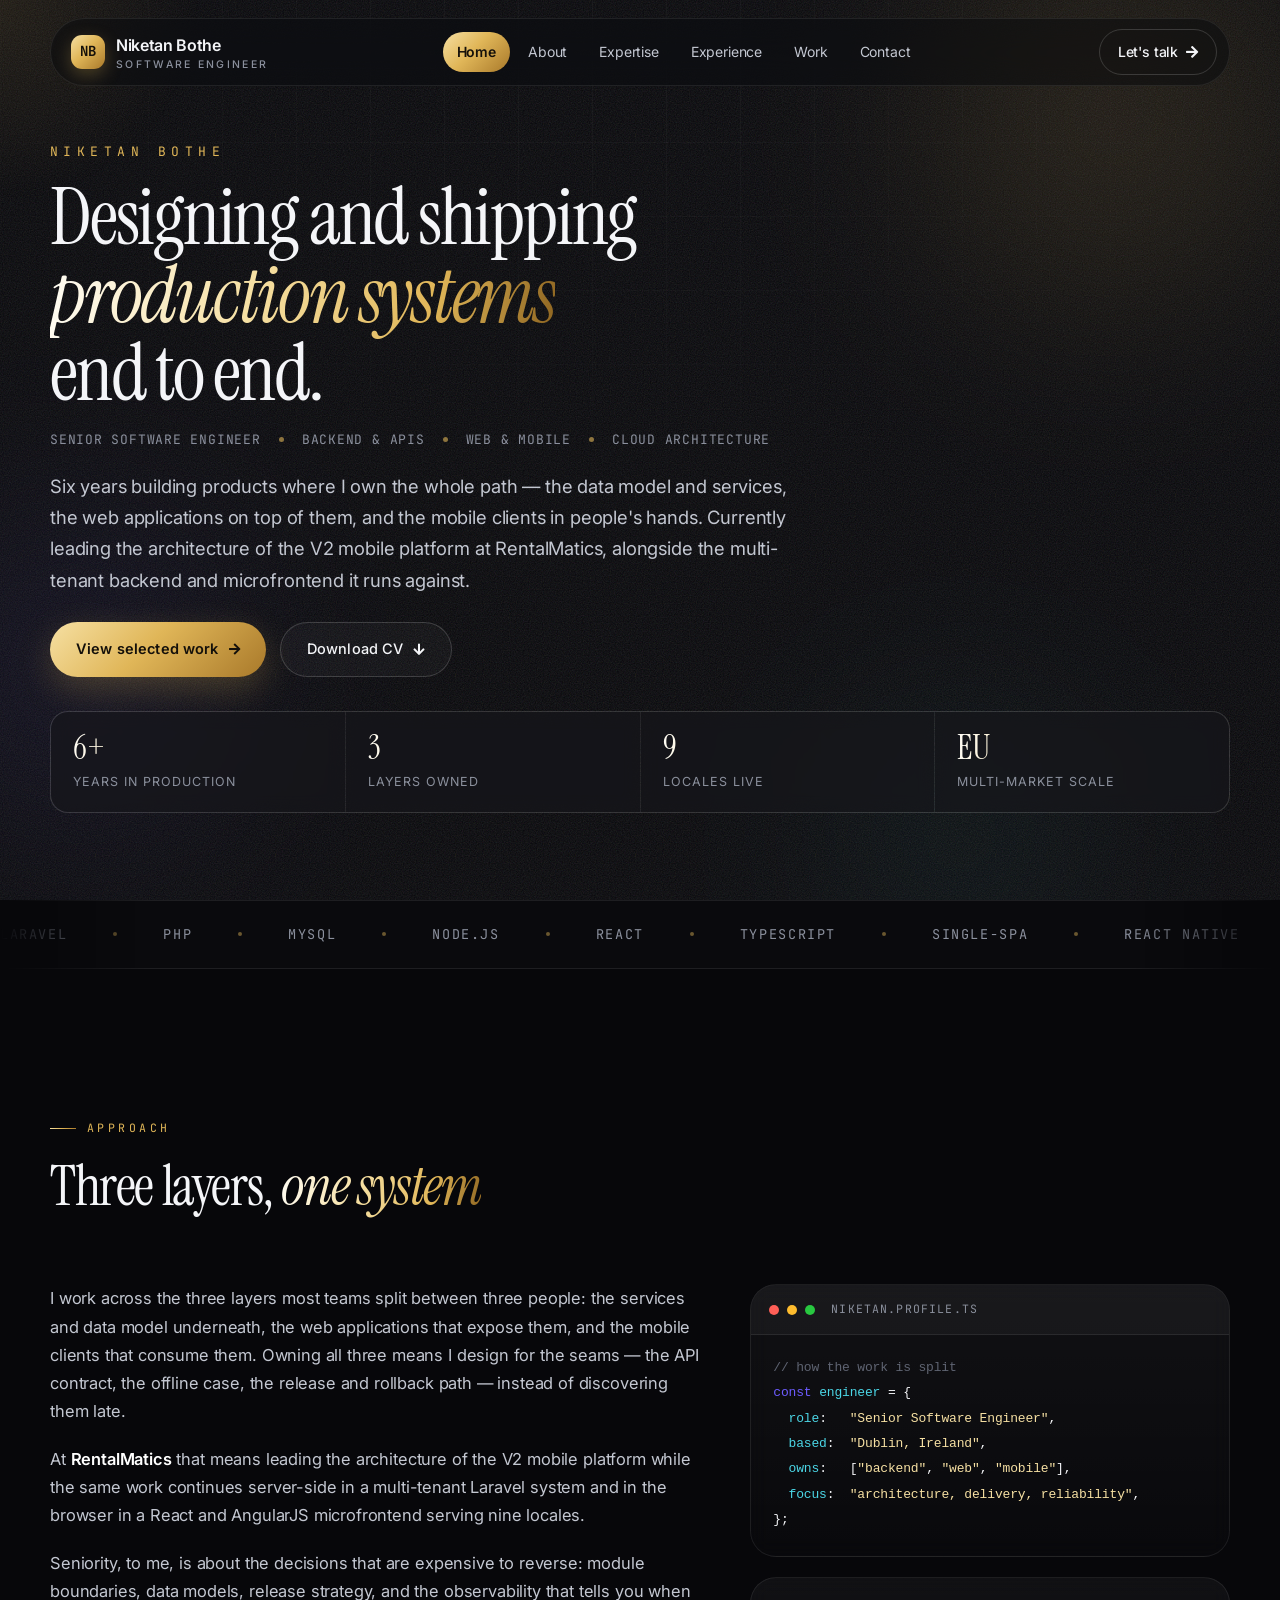
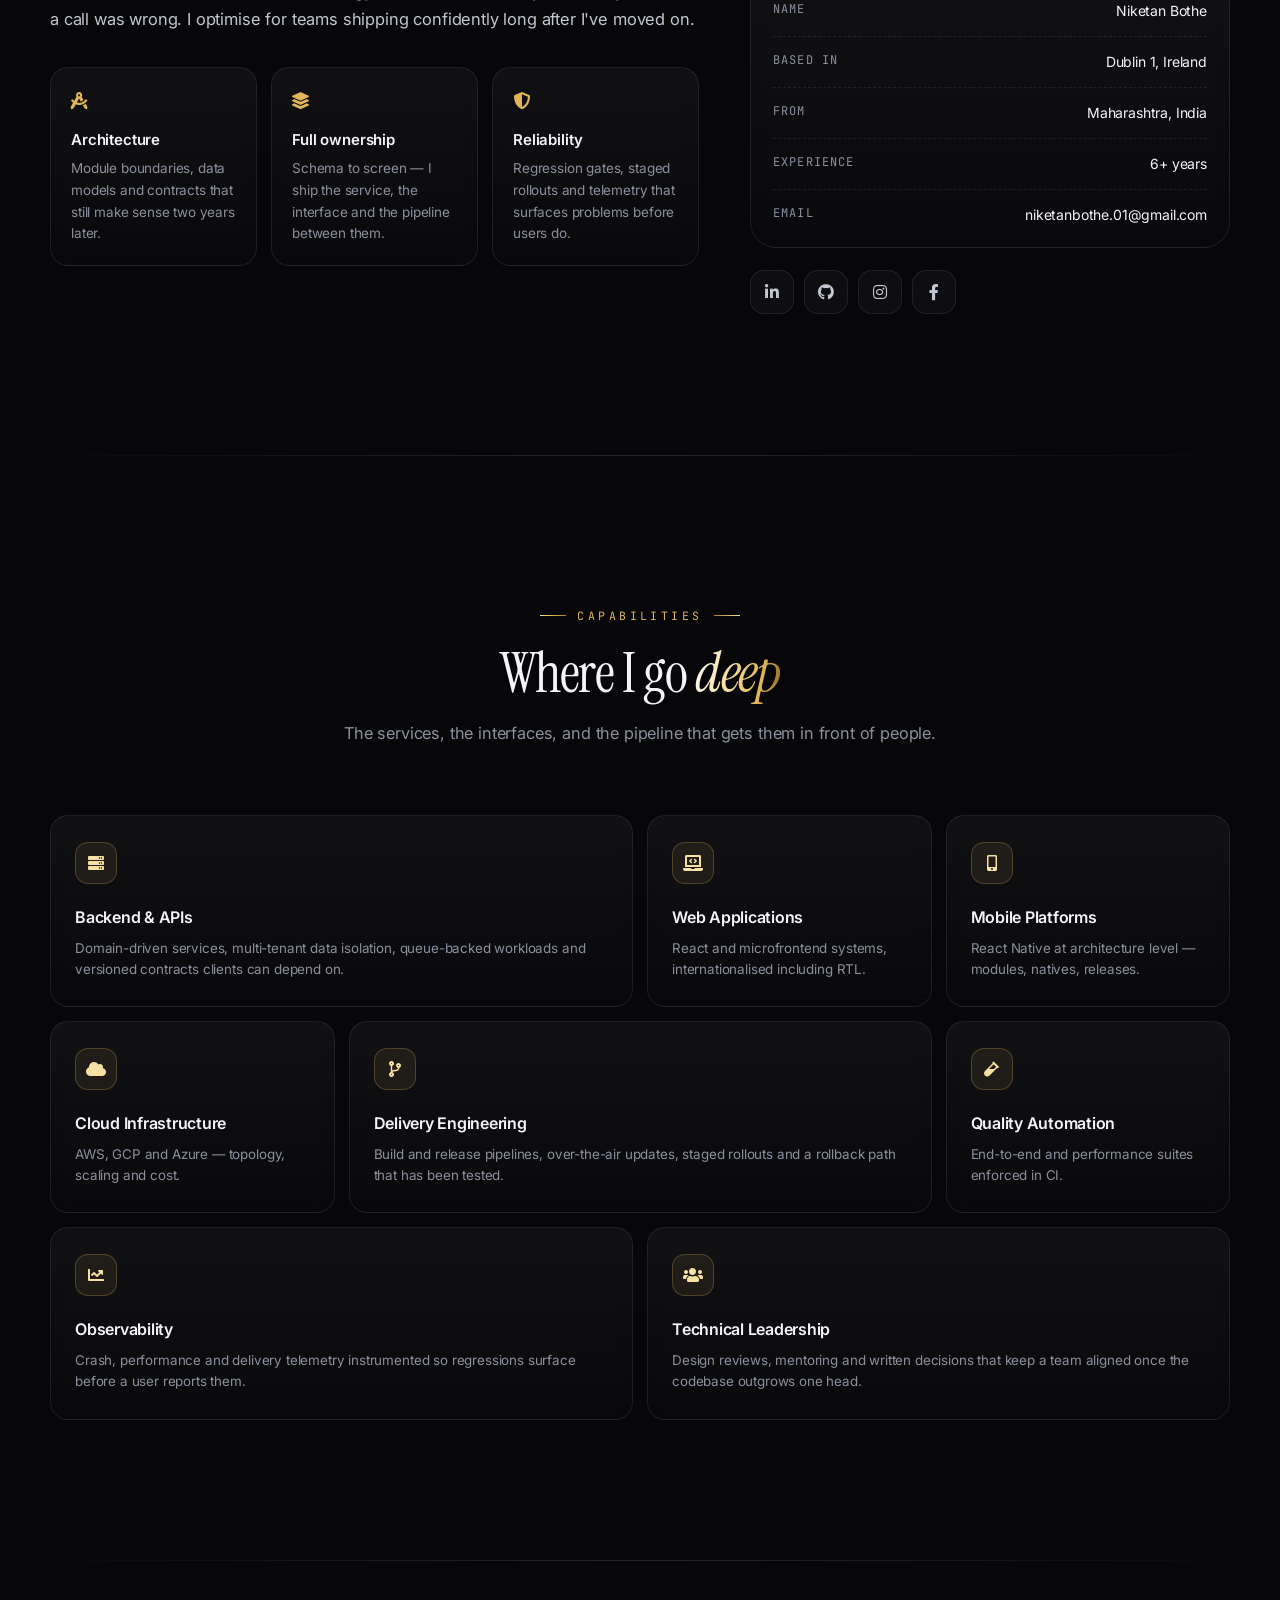
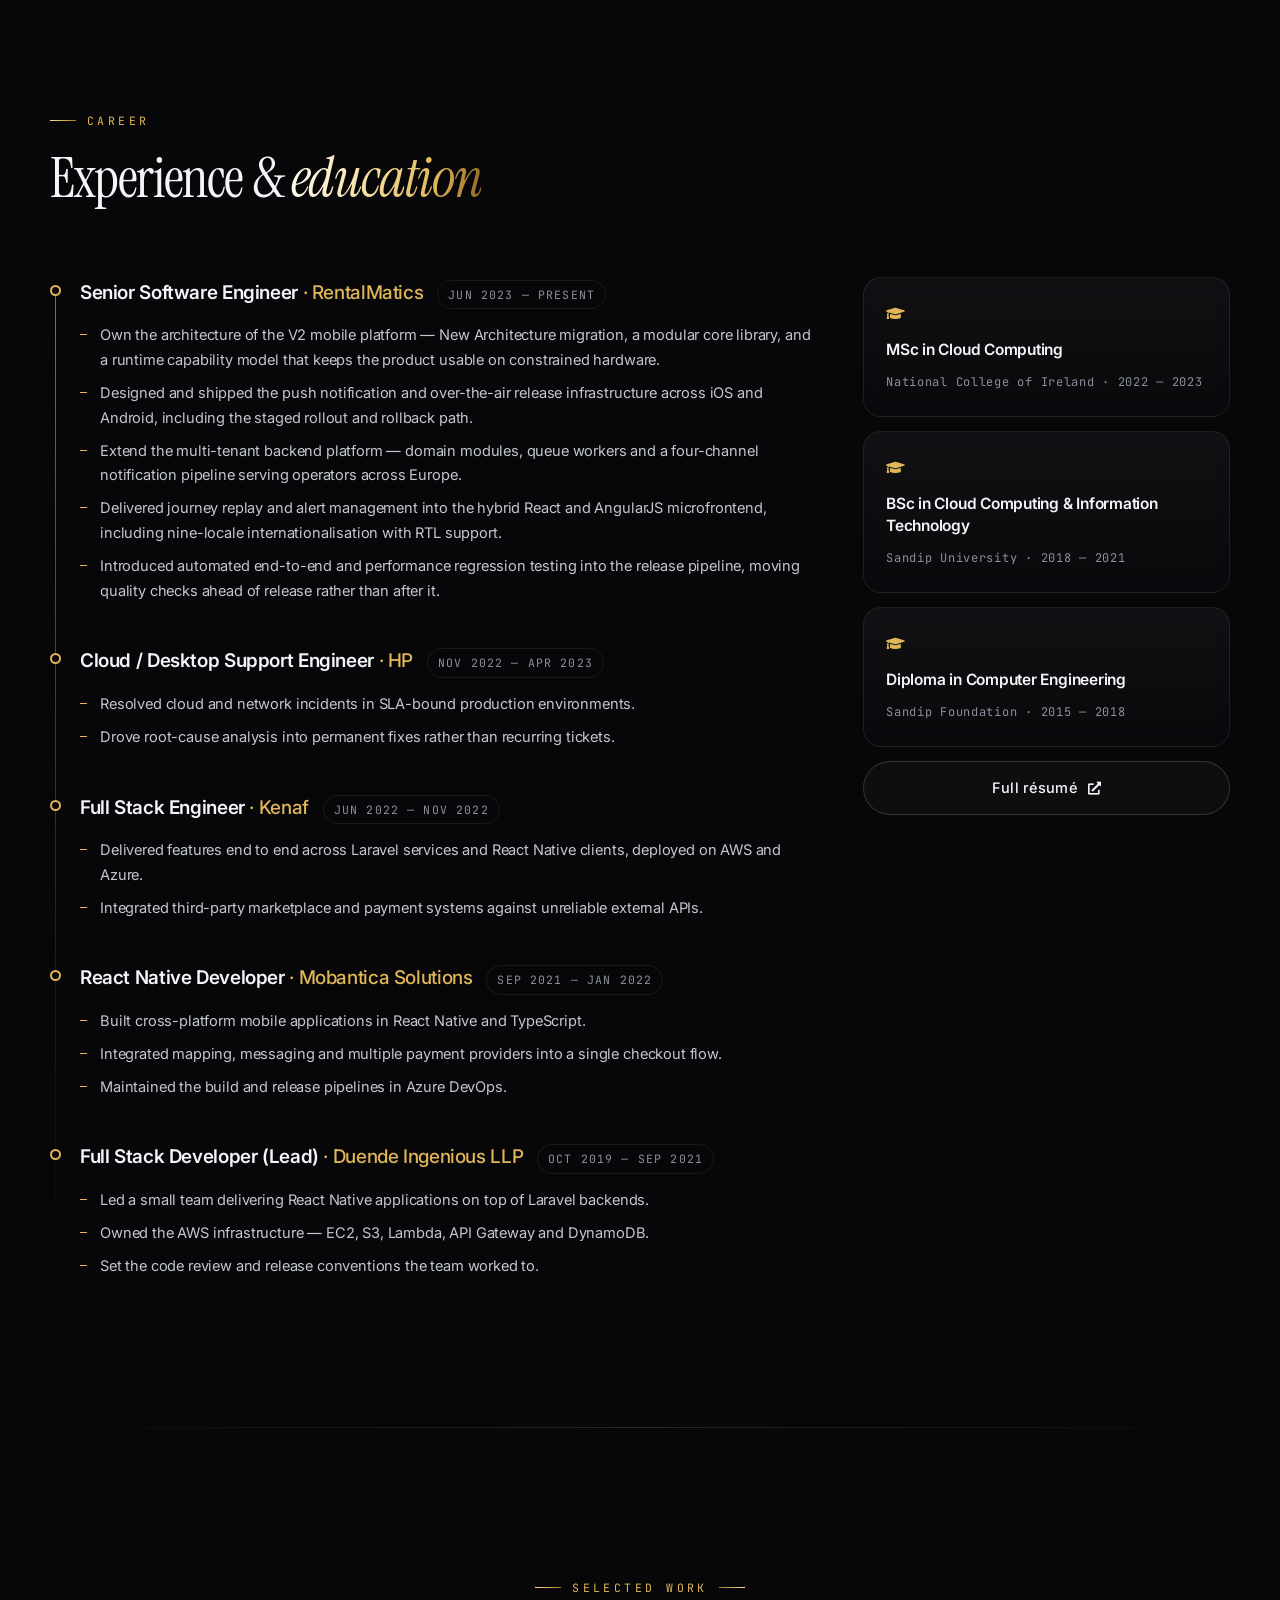
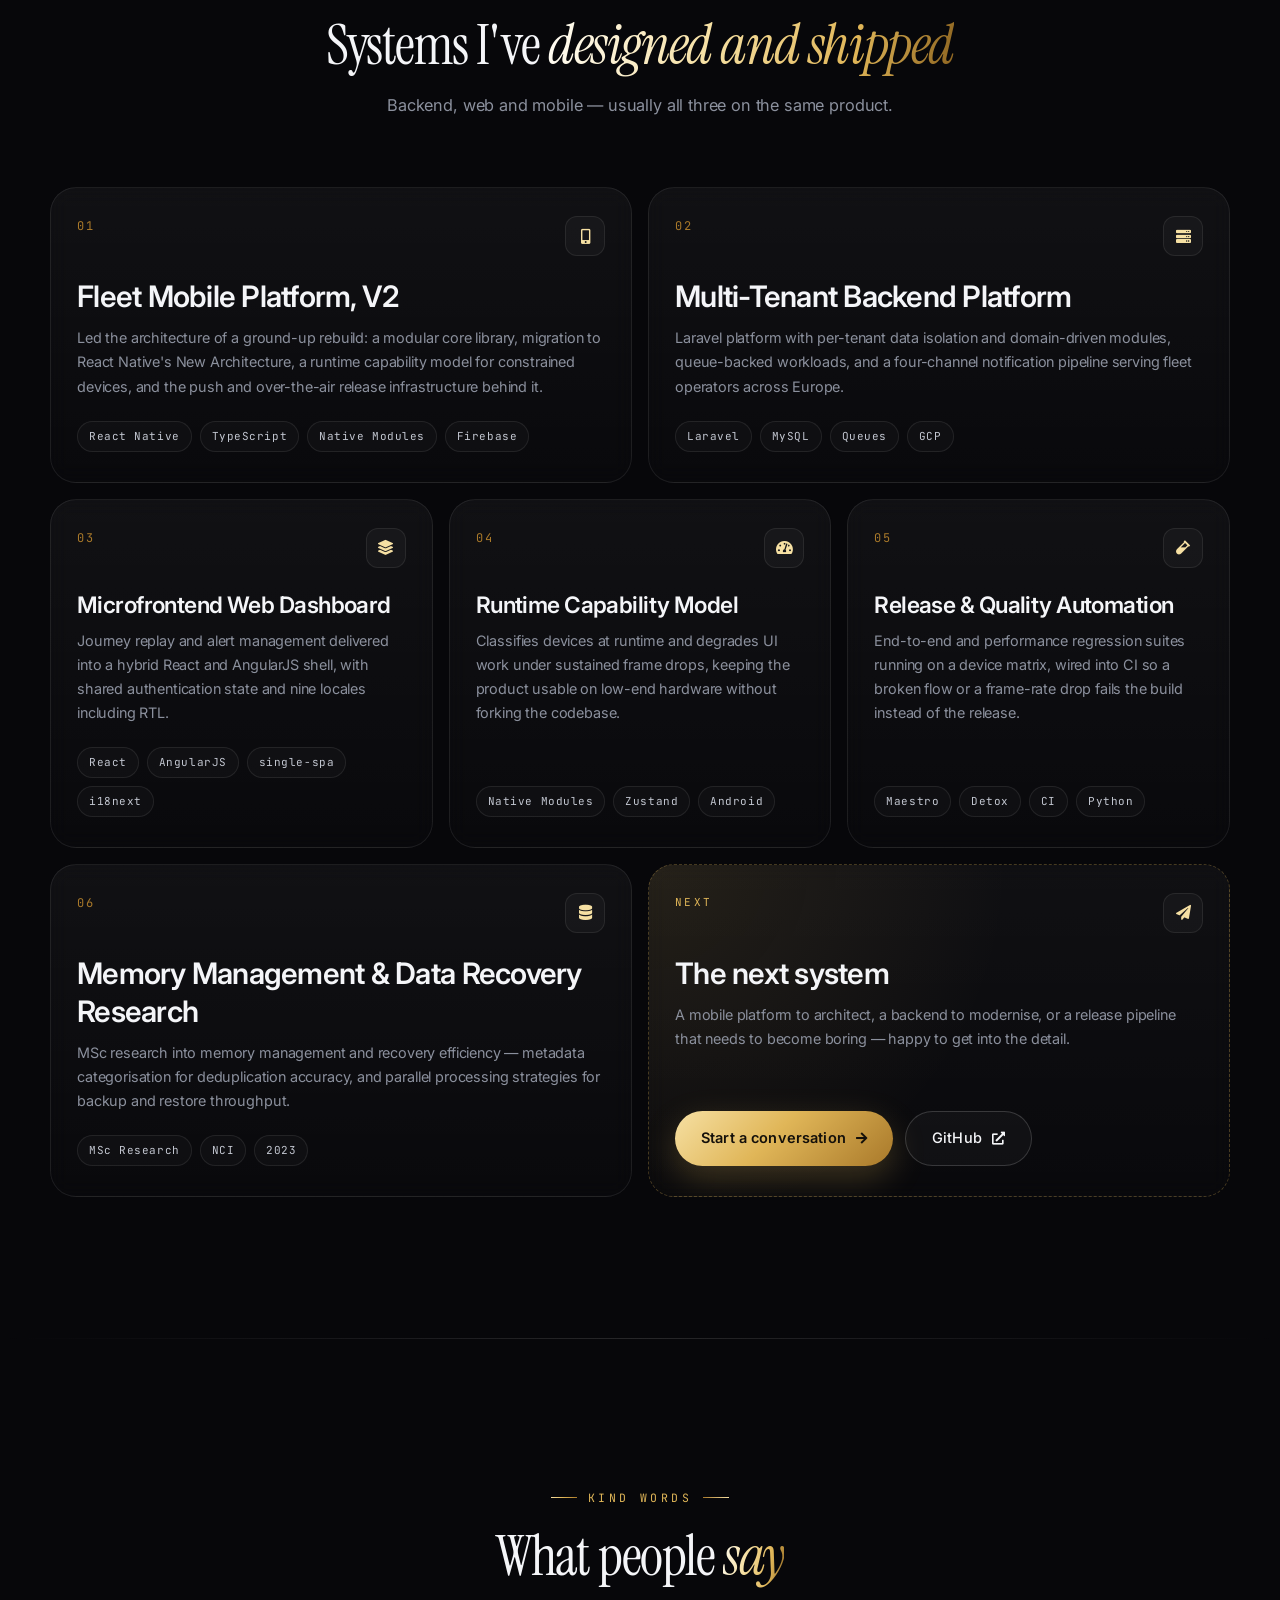
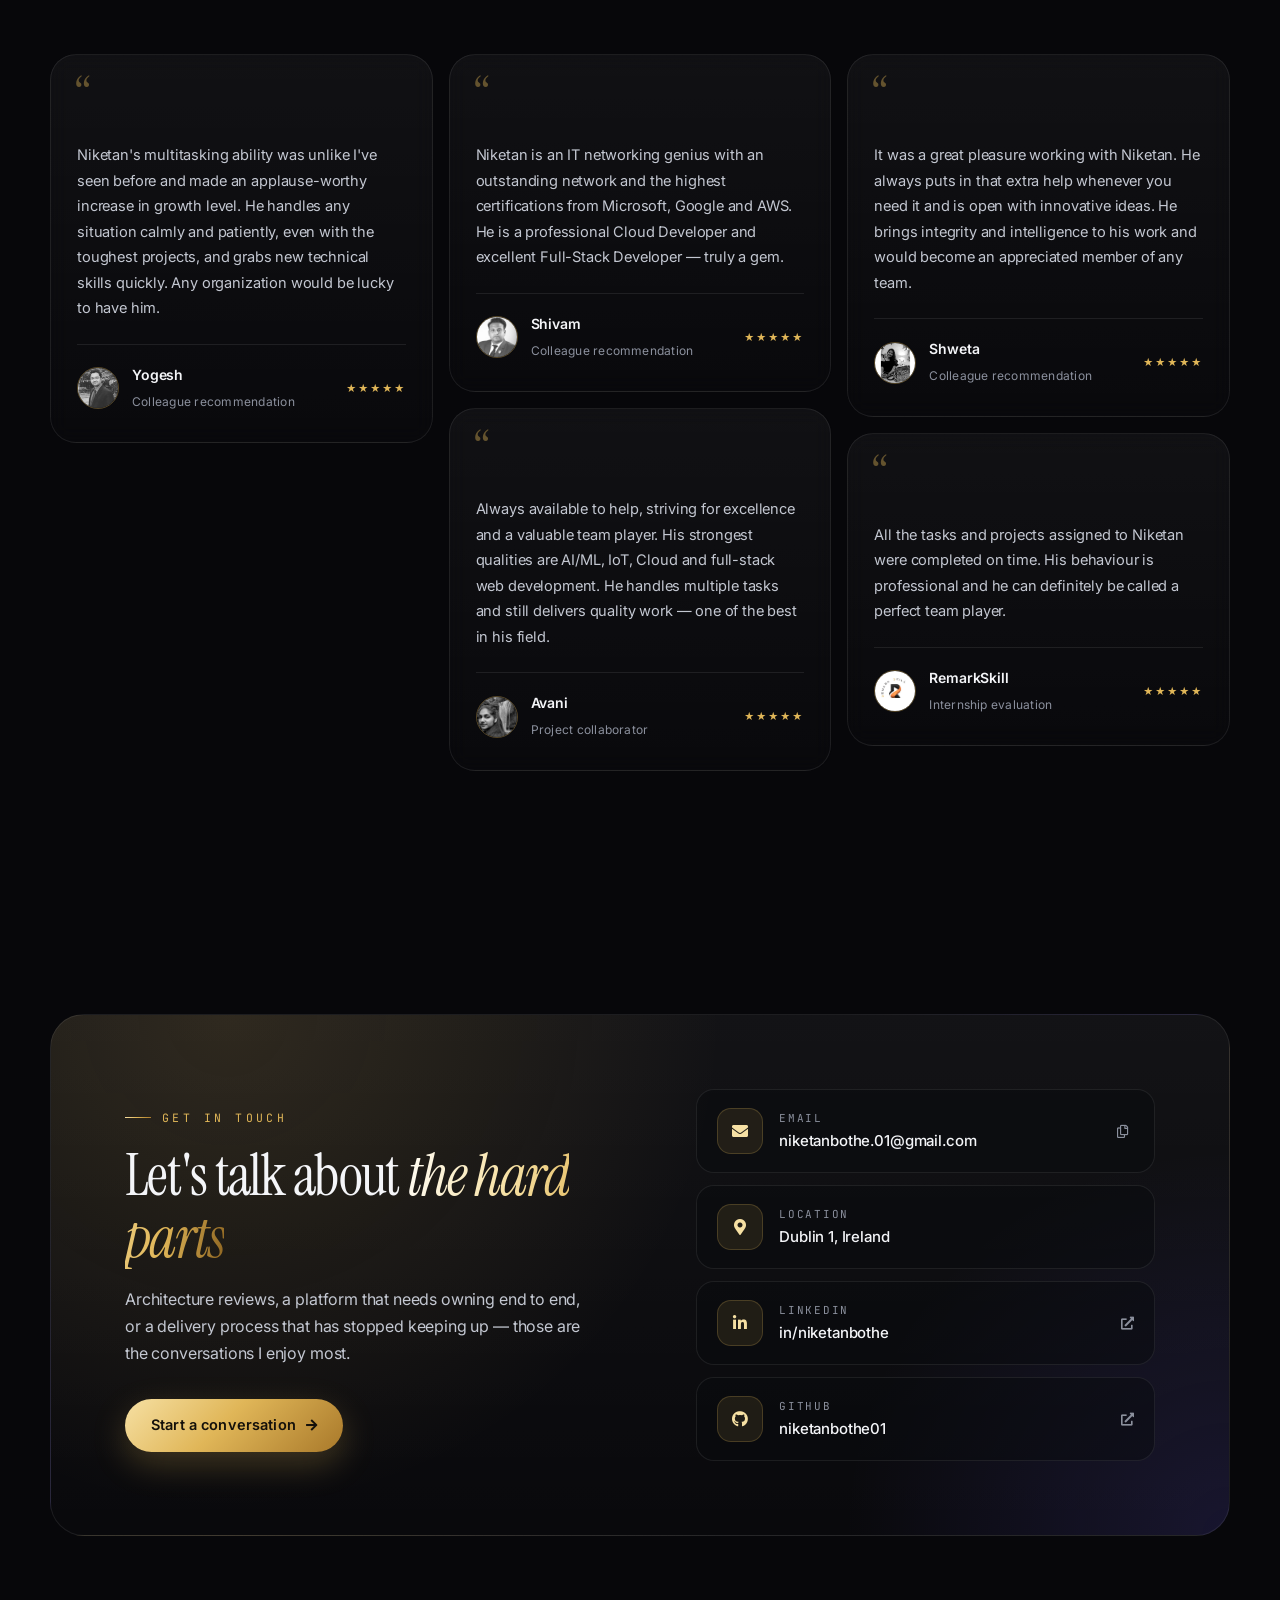
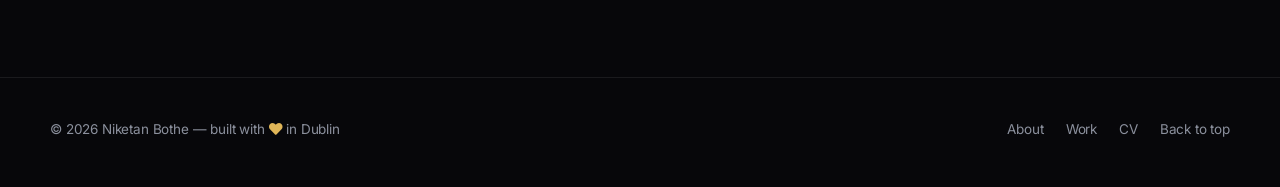
==== commit b9a443ac: "updated resume" ====
--- a/index.html
+++ b/index.html
@@ -94,7 +94,7 @@
 
         <div class="hero__actions" data-reveal>
           <a class="btn btn--gold" href="#work">View selected work <i class="fas fa-arrow-right"></i></a>
-          <a class="btn btn--ghost" href="assets/images/Resume/niketanBotheResume2023.pdf" target="_blank" rel="noopener">
+          <a class="btn btn--ghost" href="assets/images/Resume/NiketanBotheResume.pdff" target="_blank" rel="noopener">
             Download CV <i class="fas fa-arrow-down"></i>
           </a>
         </div>
@@ -401,7 +401,7 @@
               <h4>Diploma in Computer Engineering</h4>
               <span>Sandip Foundation · 2015 — 2018</span>
             </article>
-            <a class="btn btn--ghost" href="assets/images/Resume/niketanBotheResume2023.pdf" target="_blank" rel="noopener" data-reveal>
+            <a class="btn btn--ghost" href="assets/images/Resume/NiketanBotheResume.pdff" target="_blank" rel="noopener" data-reveal>
               Full résumé <i class="fas fa-external-link-alt"></i>
             </a>
           </div>
@@ -702,7 +702,7 @@
         <div class="footer__links">
           <a href="#about">About</a>
           <a href="#work">Work</a>
-          <a href="assets/images/Resume/niketanBotheResume2023.pdf" target="_blank" rel="noopener">CV</a>
+          <a href="assets/images/Resume/NiketanBotheResume.pdff" target="_blank" rel="noopener">CV</a>
           <a href="#top">Back to top</a>
         </div>
       </div>
